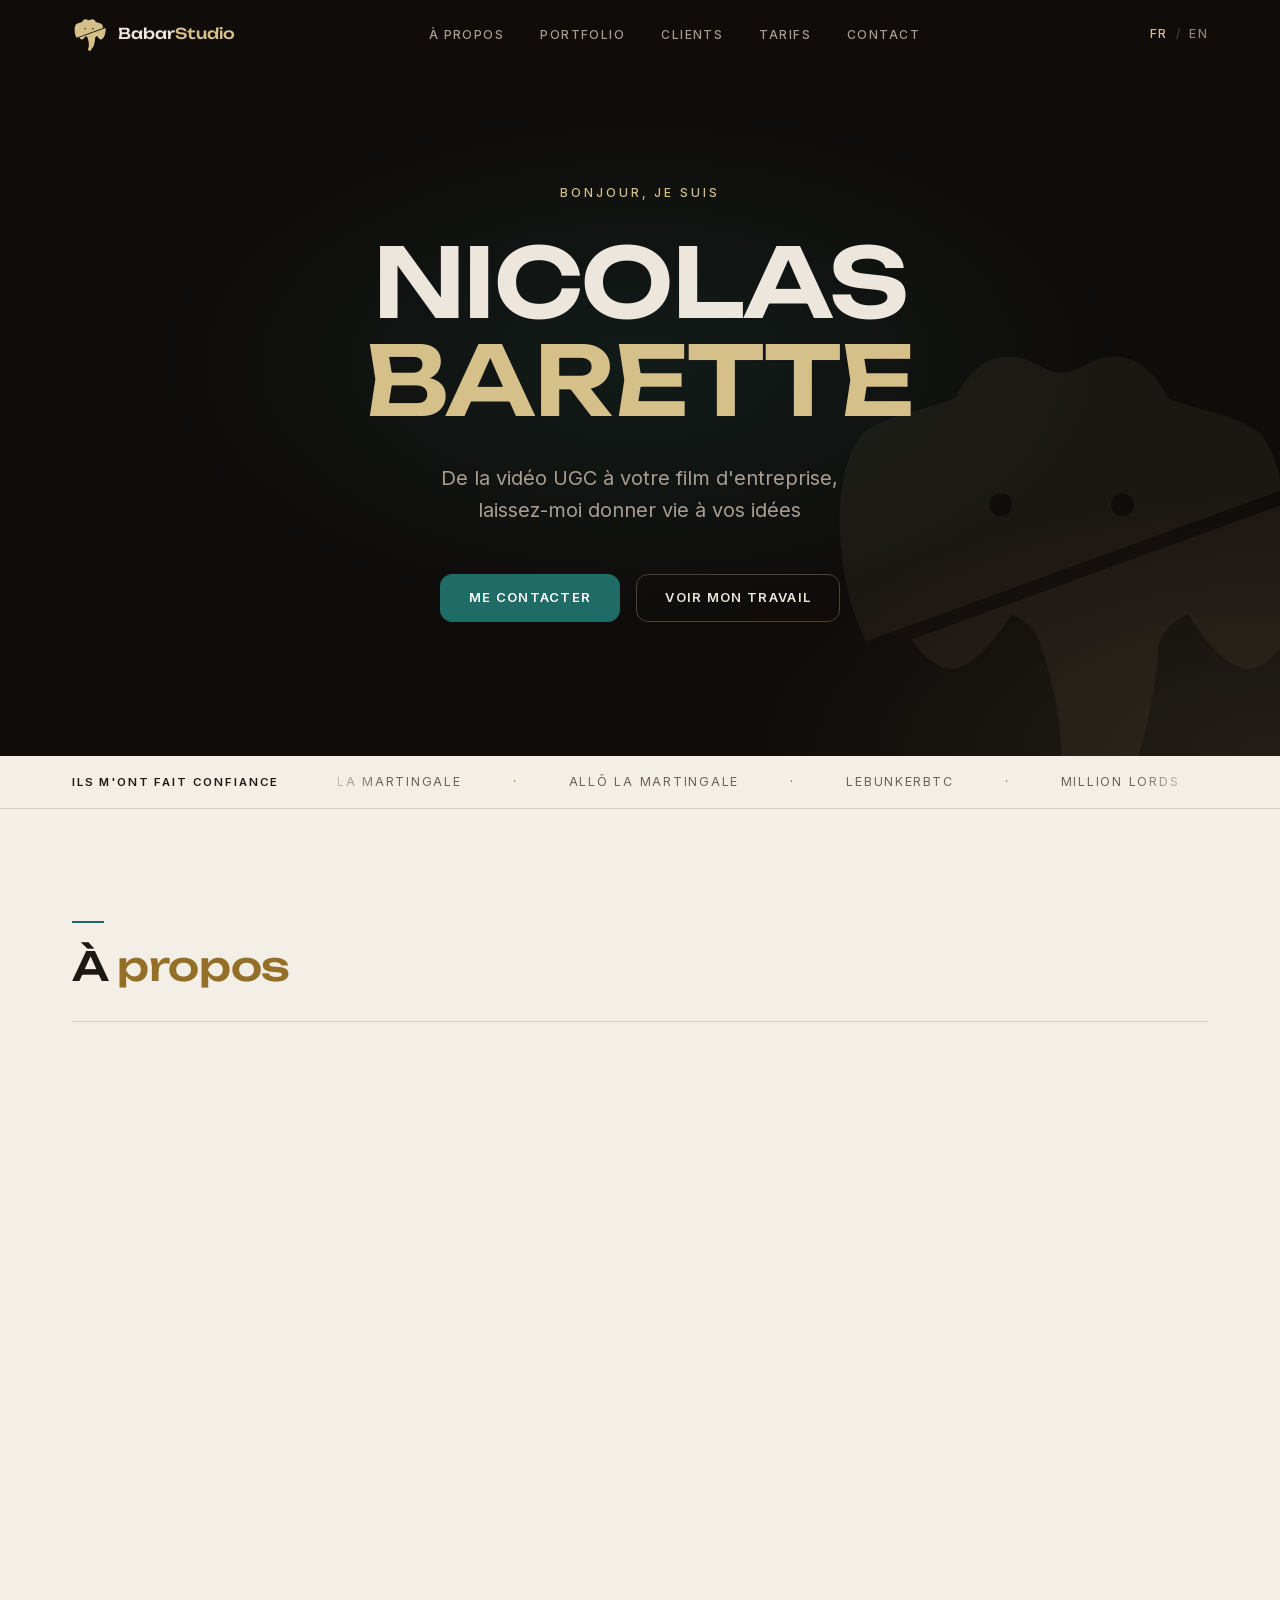
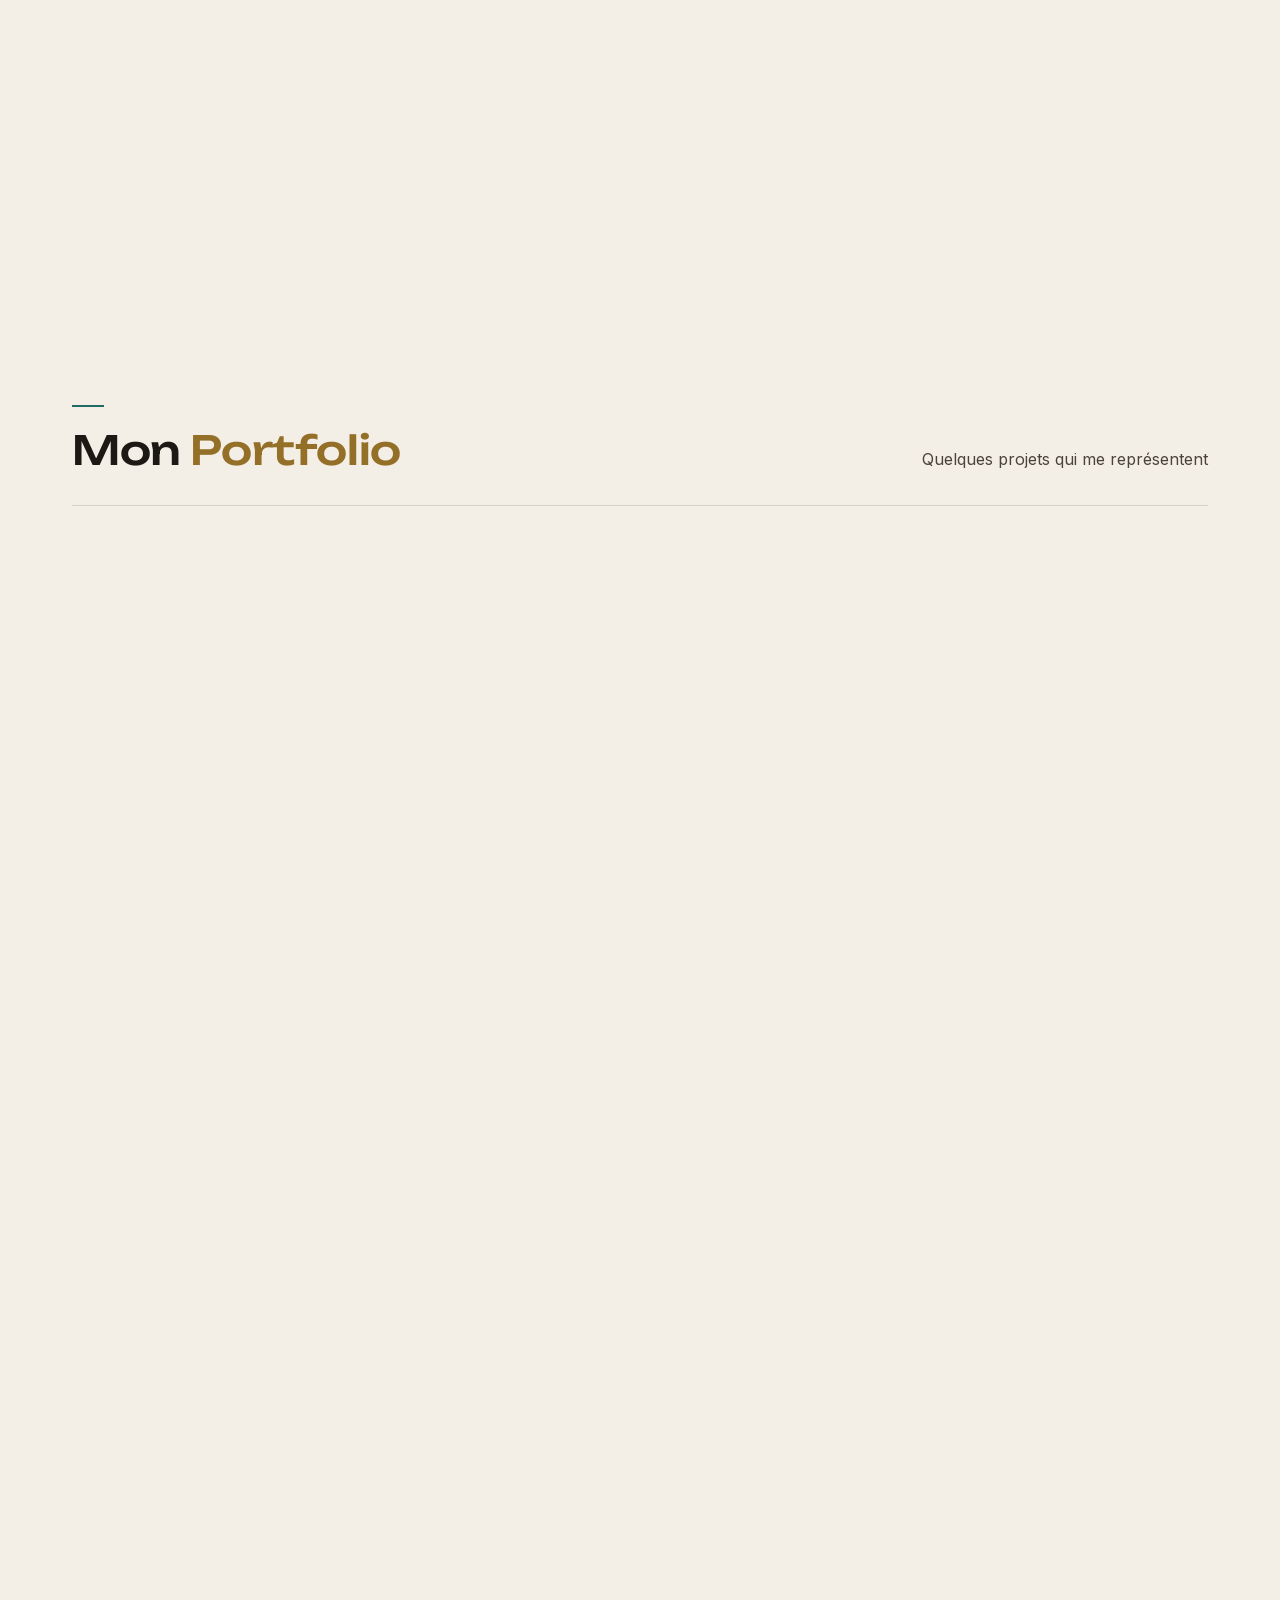
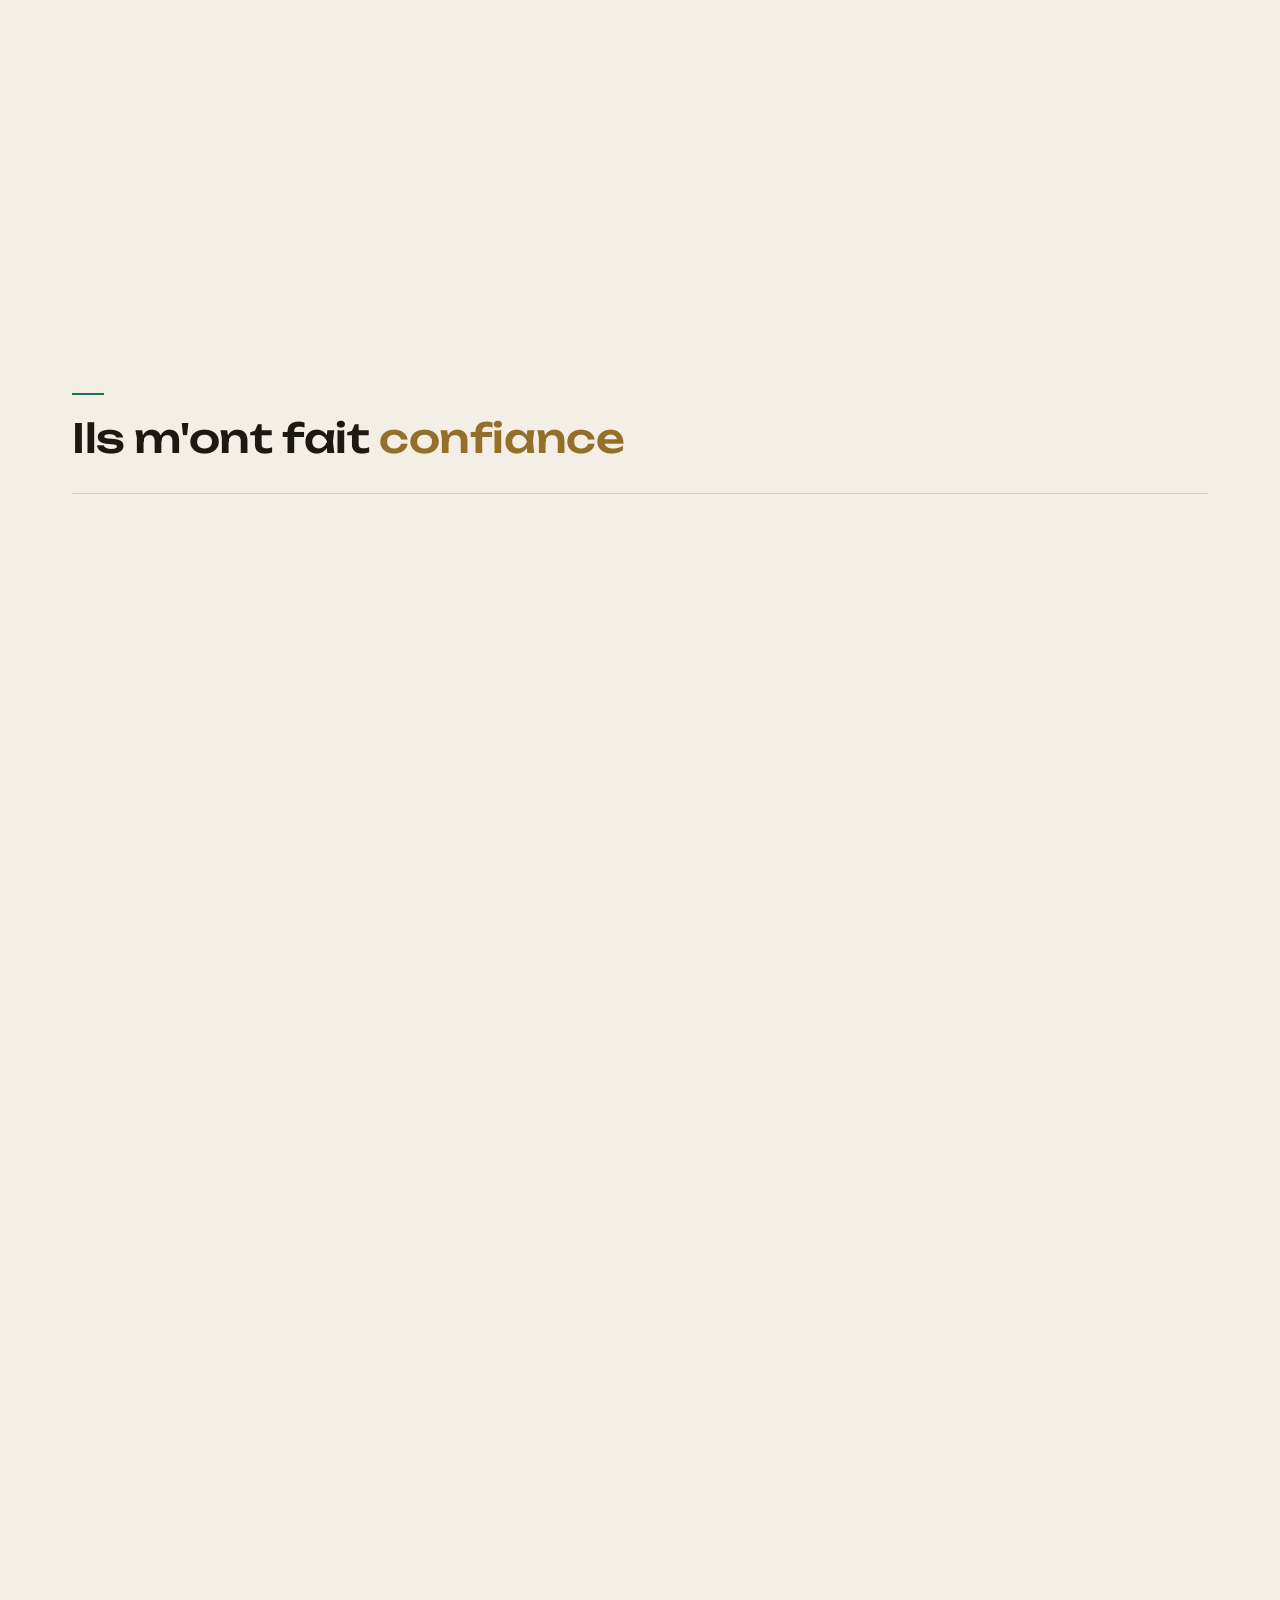
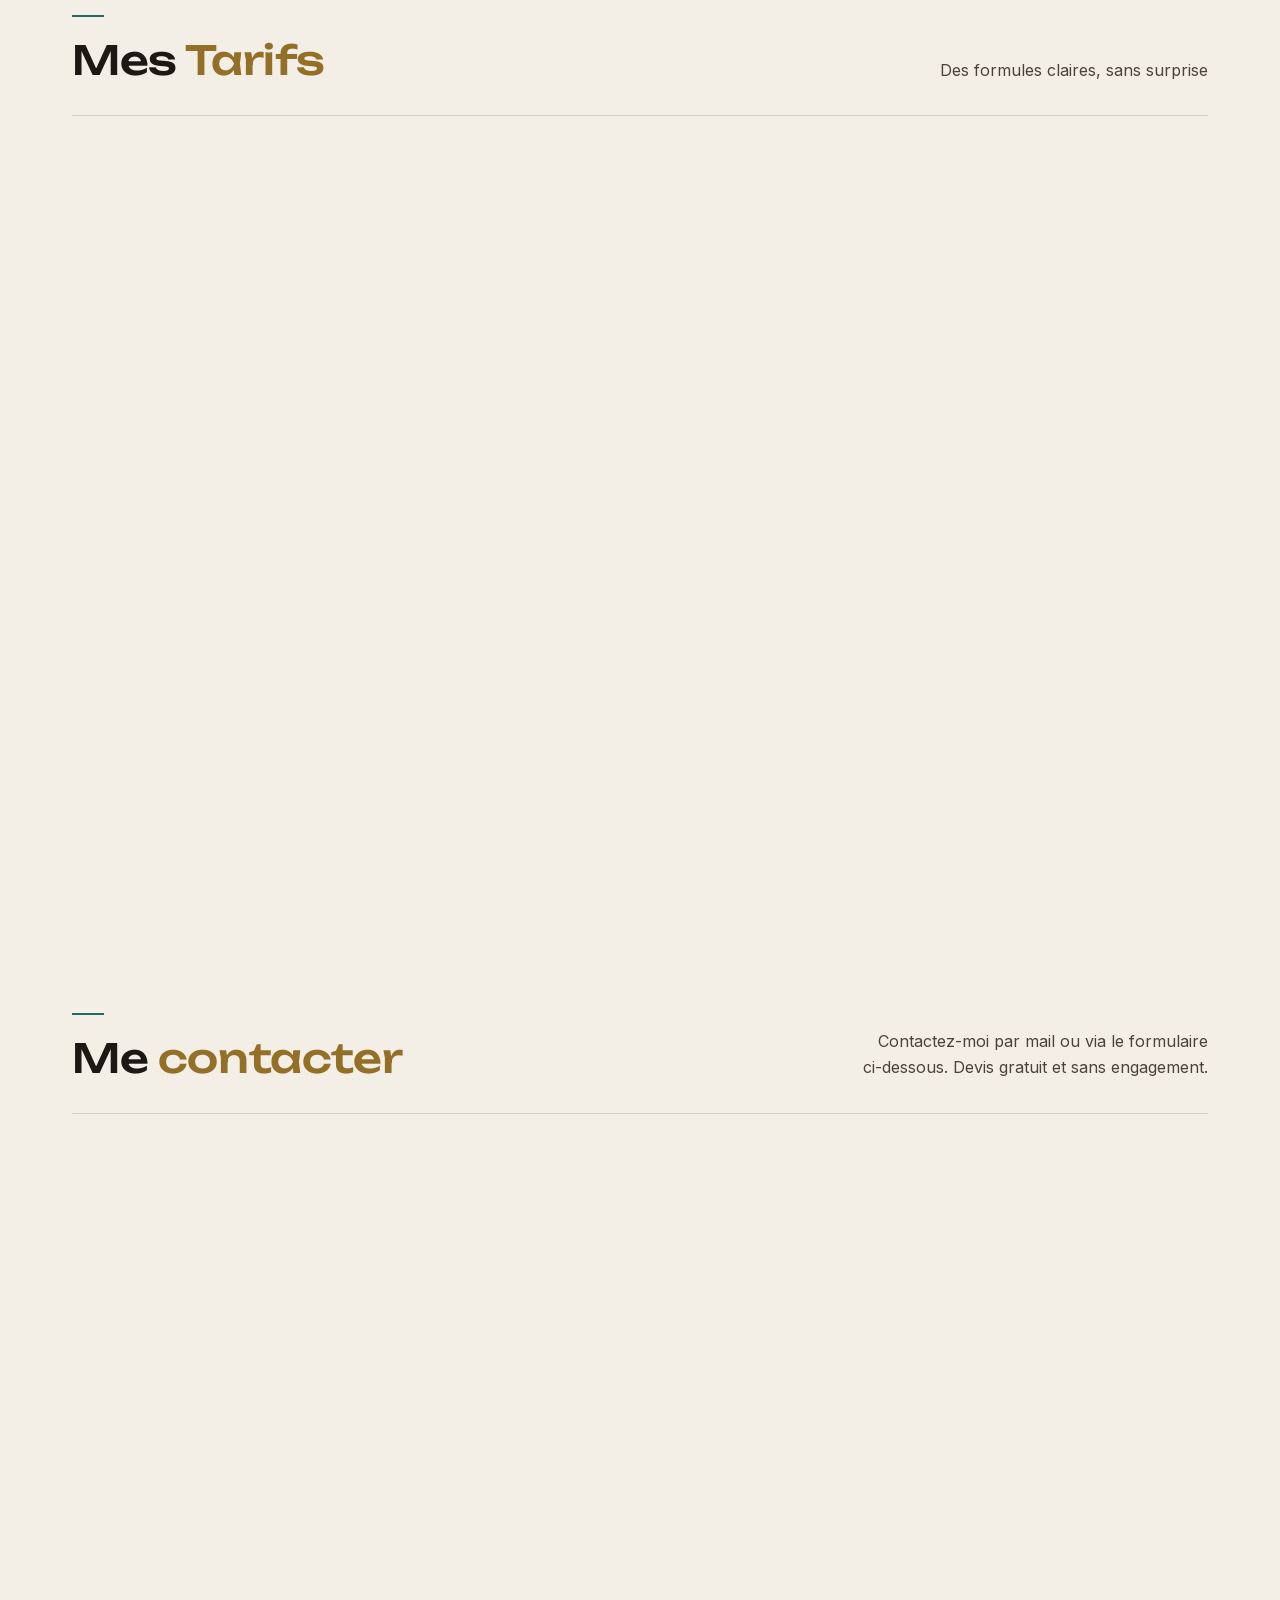
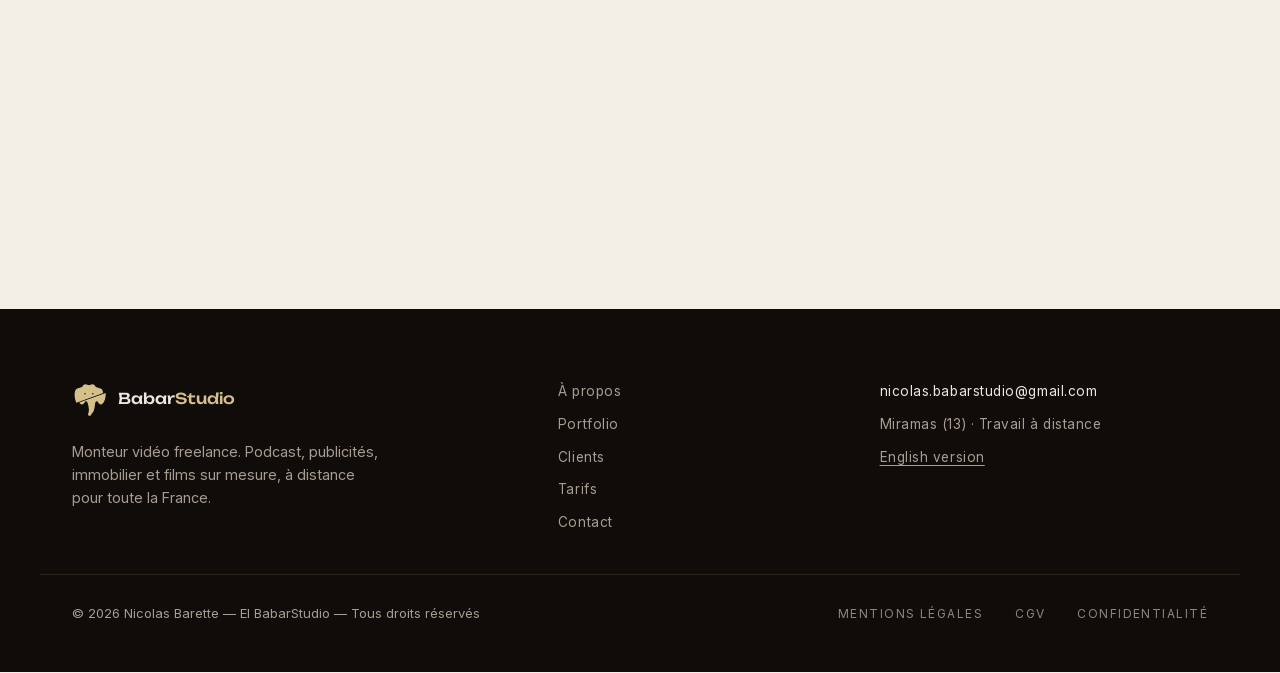
==== index.html @ a6dc34dd "Richer footer on the landing pages: brand, site map, contact, legal links Co-Authored-By: Claude Fab" ====
<!DOCTYPE html>
<html lang="fr">
<head>
  <meta charset="UTF-8">
  <meta http-equiv="Content-Security-Policy" content="default-src 'self'; base-uri 'none'; object-src 'none'; script-src 'self'; style-src 'self'; font-src 'self'; img-src 'self' https://img.youtube.com https://intra.vkstudio.fr; frame-src https://www.youtube-nocookie.com; connect-src https://formspree.io; form-action https://formspree.io; upgrade-insecure-requests">
  <meta name="referrer" content="strict-origin-when-cross-origin">
  <meta name="viewport" content="width=device-width, initial-scale=1.0">

  <title>BabarStudio | Monteur vidéo — UGC, YouTube &amp; film d'entreprise</title>
  <meta name="description" content="Nicolas Barette, monteur vidéo à Miramas (13). De la vidéo UGC au film d'entreprise : montage, motion design, étalonnage et tournage. Devis rapide et sans surprise.">
  <link rel="canonical" href="https://babarstudio.fr/">
  <link rel="alternate" hreflang="fr" href="https://babarstudio.fr/">
  <link rel="alternate" hreflang="en" href="https://babarstudio.fr/en/">
  <link rel="alternate" hreflang="x-default" href="https://babarstudio.fr/">
  <meta name="theme-color" content="#0f0c0a">

  <link rel="icon" href="favicon.png" type="image/png">
  <link rel="apple-touch-icon" href="apple-touch-icon.png">

  <!-- Aperçu lors du partage du lien (WhatsApp, LinkedIn, Instagram...) -->
  <meta property="og:type" content="website">
  <meta property="og:site_name" content="BabarStudio">
  <meta property="og:locale" content="fr_FR">
  <meta property="og:locale:alternate" content="en_GB">
  <meta property="og:url" content="https://babarstudio.fr/">
  <meta property="og:title" content="BabarStudio | Monteur vidéo — UGC, YouTube &amp; film d'entreprise">
  <meta property="og:description" content="Nicolas Barette, monteur vidéo à Miramas (13). De la vidéo UGC au film d'entreprise, laissez-moi donner vie à vos idées.">
  <meta property="og:image" content="https://babarstudio.fr/og-image.jpg?v=4">
  <meta property="og:image:width" content="1200">
  <meta property="og:image:height" content="630">
  <meta property="og:image:alt" content="BabarStudio — Nicolas Barette, monteur vidéo">
  <meta name="twitter:card" content="summary_large_image">
  <meta name="twitter:title" content="BabarStudio | Monteur vidéo — UGC, YouTube &amp; film d'entreprise">
  <meta name="twitter:description" content="Nicolas Barette, monteur vidéo à Miramas (13). De la vidéo UGC au film d'entreprise, laissez-moi donner vie à vos idées.">
  <meta name="twitter:image" content="https://babarstudio.fr/og-image.jpg?v=4">
  <meta name="twitter:image:alt" content="BabarStudio — Nicolas Barette, monteur vidéo">

  <link rel="preload" href="fonts/inter.woff2" as="font" type="font/woff2" crossorigin>
  <link rel="preload" href="fonts/unbounded.woff2" as="font" type="font/woff2" crossorigin>
  <link rel="stylesheet" href="style.css">

  <script type="application/ld+json">
  [
    {
      "@context": "https://schema.org",
      "@type": "ProfessionalService",
      "@id": "https://babarstudio.fr/#business",
      "name": "BabarStudio",
      "description": "Montage vidéo, motion design, étalonnage et tournage : vidéo UGC, contenus YouTube et films d'entreprise.",
      "url": "https://babarstudio.fr/",
      "logo": "https://babarstudio.fr/Logo.png",
      "image": "https://babarstudio.fr/og-image.jpg?v=4",
      "email": "nicolas.babarstudio@gmail.com",
      "priceRange": "€€",
      "founder": { "@type": "Person", "name": "Nicolas Barette", "jobTitle": "Monteur vidéo" },
      "address": { "@type": "PostalAddress", "addressLocality": "Miramas", "postalCode": "13140", "addressCountry": "FR" },
      "areaServed": ["France", "Worldwide"],
      "knowsLanguage": ["fr", "en"]
    },
    {
      "@context": "https://schema.org",
      "@type": "WebSite",
      "@id": "https://babarstudio.fr/#website",
      "name": "BabarStudio",
      "url": "https://babarstudio.fr/",
      "inLanguage": ["fr", "en"],
      "publisher": { "@id": "https://babarstudio.fr/#business" }
    }
  ]
  </script>
</head>
<body>

  <!-- Icônes filaires (trait 1.5) : définies une fois, référencées par <use> -->
  <svg class="icon-sprite" aria-hidden="true" focusable="false">
    <symbol id="i-clapper" viewBox="0 0 24 24"><path d="M20.2 6 3 11l-.9-2.4c-.3-1.1.3-2.2 1.3-2.5l13.5-4c1.1-.3 2.2.3 2.5 1.3Z"/><path d="m6.2 5.3 3.1 3.9"/><path d="m12.4 3.4 3.1 4"/><path d="M3 11h18v8a2 2 0 0 1-2 2H5a2 2 0 0 1-2-2Z"/></symbol>
    <symbol id="i-palette" viewBox="0 0 24 24"><circle cx="13.5" cy="6.5" r=".6" fill="currentColor"/><circle cx="17.5" cy="10.5" r=".6" fill="currentColor"/><circle cx="8.5" cy="7.5" r=".6" fill="currentColor"/><circle cx="6.5" cy="12.5" r=".6" fill="currentColor"/><path d="M12 2C6.5 2 2 6.5 2 12s4.5 10 10 10c.9 0 1.6-.7 1.6-1.7 0-.4-.2-.8-.4-1.1-.3-.3-.4-.7-.4-1.1a1.6 1.6 0 0 1 1.7-1.7h2c3 0 5.5-2.5 5.5-5.6C22 6 17.5 2 12 2Z"/></symbol>
    <symbol id="i-sparkles" viewBox="0 0 24 24"><path d="M9.9 15.5a2 2 0 0 0-1.4-1.4L2.4 12.5a.5.5 0 0 1 0-1L8.5 9.9a2 2 0 0 0 1.4-1.4l1.6-6.1a.5.5 0 0 1 1 0l1.6 6.1a2 2 0 0 0 1.4 1.4l6.1 1.6a.5.5 0 0 1 0 1l-6.1 1.6a2 2 0 0 0-1.4 1.4l-1.6 6.1a.5.5 0 0 1-1 0Z"/><path d="M20 3v4"/><path d="M22 5h-4"/></symbol>
    <symbol id="i-sound" viewBox="0 0 24 24"><path d="M11 4.7a.7.7 0 0 0-1.2-.5L6.4 7.6A1.4 1.4 0 0 1 5.4 8H3a1 1 0 0 0-1 1v6a1 1 0 0 0 1 1h2.4a1.4 1.4 0 0 1 1 .4l3.4 3.4a.7.7 0 0 0 1.2-.5Z"/><path d="M16 9a5 5 0 0 1 0 6"/><path d="M19.4 18.4a9 9 0 0 0 0-12.8"/></symbol>
    <symbol id="i-video" viewBox="0 0 24 24"><path d="m16 13 5.2 3.5a.5.5 0 0 0 .8-.4V7.9a.5.5 0 0 0-.8-.4L16 10.5"/><rect x="2" y="6" width="14" height="12" rx="2"/></symbol>
    <symbol id="i-sliders" viewBox="0 0 24 24"><path d="M21 4h-7M10 4H3M21 12h-9M8 12H3M21 20h-5M12 20H3"/><path d="M14 2v4M8 10v4M16 18v4"/></symbol>
    <symbol id="i-camera" viewBox="0 0 24 24"><path d="M14.5 4h-5L7 7H4a2 2 0 0 0-2 2v9a2 2 0 0 0 2 2h16a2 2 0 0 0 2-2V9a2 2 0 0 0-2-2h-3l-2.5-3Z"/><circle cx="12" cy="13" r="3"/></symbol>
    <symbol id="i-mic" viewBox="0 0 24 24"><path d="M12 2a3 3 0 0 0-3 3v7a3 3 0 0 0 6 0V5a3 3 0 0 0-3-3Z"/><path d="M19 10v2a7 7 0 0 1-14 0v-2"/><path d="M12 19v3"/></symbol>
    <symbol id="i-light" viewBox="0 0 24 24"><path d="M15 14c.2-1 .7-1.7 1.5-2.5 1-.9 1.5-2.2 1.5-3.5A6 6 0 0 0 6 8c0 1 .2 2.2 1.5 3.5.7.7 1.3 1.5 1.5 2.5"/><path d="M9 18h6"/><path d="M10 22h4"/></symbol>
    <symbol id="i-tripod" viewBox="0 0 24 24"><rect x="8" y="3" width="8" height="5" rx="1"/><path d="M12 8v5"/><path d="m12 13-5.5 8"/><path d="m12 13 5.5 8"/><path d="M12 13v8"/></symbol>
    <symbol id="i-screen" viewBox="0 0 24 24"><rect x="3" y="4" width="18" height="12" rx="1.5"/><path d="M8 20h8"/><path d="M12 16v4"/></symbol>
    <symbol id="i-drone" viewBox="0 0 24 24"><circle cx="5" cy="5" r="2.5"/><circle cx="19" cy="5" r="2.5"/><circle cx="5" cy="19" r="2.5"/><circle cx="19" cy="19" r="2.5"/><rect x="9" y="9" width="6" height="6" rx="1.5"/><path d="m7 7 2 2M17 7l-2 2M7 17l2-2M17 17l-2-2"/></symbol>
    <symbol id="i-goggles" viewBox="0 0 24 24"><path d="M3 9a2 2 0 0 1 2-2h14a2 2 0 0 1 2 2v6a2 2 0 0 1-2 2h-3.5l-1.6-2h-3.8l-1.6 2H5a2 2 0 0 1-2-2Z"/><path d="M2 11h1M21 11h1"/></symbol>
    <symbol id="i-mail" viewBox="0 0 24 24"><rect x="2" y="4" width="20" height="16" rx="2"/><path d="m22 7-9 5.7a1.9 1.9 0 0 1-2 0L2 7"/></symbol>
    <symbol id="i-pin" viewBox="0 0 24 24"><path d="M20 10c0 5-5.5 10.2-7.4 11.8a1 1 0 0 1-1.2 0C9.5 20.2 4 15 4 10a8 8 0 0 1 16 0Z"/><circle cx="12" cy="10" r="3"/></symbol>
    <symbol id="i-close" viewBox="0 0 24 24"><path d="M18 6 6 18M6 6l12 12"/></symbol>
  </svg>

  <div class="page-bg" aria-hidden="true"></div>

  <!-- ===== NAVIGATION ===== -->
  <nav id="navbar" aria-label="Navigation principale">
    <div class="nav-container">
      <a href="#hero" class="nav-logo" aria-label="BabarStudio, haut de page">
        <img src="logo.svg" alt="BabarStudio" class="nav-logo-img" width="64" height="64">
        <span class="nav-logo-text"><span class="logo-babar">Babar</span><span class="logo-studio">Studio</span></span>
      </a>
      <button class="nav-toggle" aria-label="Ouvrir le menu" aria-expanded="false" aria-controls="navLinks" data-label-open="Ouvrir le menu" data-label-close="Fermer le menu">
        <span></span><span></span><span></span>
      </button>
      <ul class="nav-links" id="navLinks">
        <li><a href="#about">À propos</a></li>
        <li><a href="#portfolio">Portfolio</a></li>
        <li><a href="#clients">Clients</a></li>
        <li><a href="#tarifs">Tarifs</a></li>
        <li><a href="#contact">Contact</a></li>
      </ul>
      <div class="lang-switch">
        <a href="./" hreflang="fr" class="active" aria-current="true">FR</a>
        <span aria-hidden="true">/</span>
        <a href="en/" hreflang="en">EN</a>
      </div>
    </div>
  </nav>

  <main>

  <!-- ===== HERO ===== -->
  <section id="hero">
    <div class="hero-content">
      <p class="hero-greeting">Bonjour, je suis</p>
      <h1 class="hero-title">Nicolas<br><span class="neon-text">Barette</span></h1>
      <p class="hero-subtitle">De la vidéo UGC à votre film d'entreprise, laissez-moi donner vie à vos idées</p>
      <div class="hero-btns">
        <a href="#contact" class="btn btn-primary">Me contacter</a>
        <a href="#portfolio" class="btn btn-outline">Voir mon travail</a>
      </div>
    </div>
  </section>

  <!-- Bandeau clients : défilement continu en CSS (deux copies de la liste pour une boucle sans saut) -->
  <section class="hero-band" aria-label="Ils m'ont fait confiance">
    <div class="hero-band-inner">
      <span class="hero-band-label">Ils m'ont fait confiance</span>
      <div class="hero-band-track">
        <ul class="hero-band-list"><li>La Martingale</li><li>Allô La Martingale</li><li>LeBunkerBTC</li><li>Million Lords</li><li>Skill &amp; You</li><li>FR6 Productions</li><li>Dream of Farm</li><li>McChloe</li><li>Nuclever</li><li>EziClic</li><li>Daisuki</li><li>SG4F</li><li>Aya Media</li><li>Cupidonic</li><li>OceaneUGC</li></ul>
        <ul class="hero-band-list" aria-hidden="true"><li>La Martingale</li><li>Allô La Martingale</li><li>LeBunkerBTC</li><li>Million Lords</li><li>Skill &amp; You</li><li>FR6 Productions</li><li>Dream of Farm</li><li>McChloe</li><li>Nuclever</li><li>EziClic</li><li>Daisuki</li><li>SG4F</li><li>Aya Media</li><li>Cupidonic</li><li>OceaneUGC</li></ul>
      </div>
    </div>
  </section>

  <!-- ===== À PROPOS ===== -->
  <section id="about">
    <div class="container">
      <div class="section-head">
        <h2 class="section-title">À <span class="neon-text">propos</span></h2>
      </div>
      <div class="about-grid reveal">
        <div class="about-photo">
          <picture>
            <source type="image/webp" srcset="nicolas-barette-400.webp 400w, nicolas-barette-800.webp 800w" sizes="(max-width: 700px) 220px, (max-width: 960px) 260px, 280px">
            <img src="nicolas-barette.jpg" alt="Portrait de Nicolas Barette, monteur vidéo" class="about-img" width="800" height="1067" loading="lazy" decoding="async">
          </picture>
        </div>
        <div class="about-text">
          <p>Ancien sous-officier technicien radar dans l'Armée de l'air et de l'espace, j'ai passé 6 ans à maintenir des systèmes d'armes de défense anti-aérienne. En 2025, j'ai choisi de tout plaquer pour me lancer dans ce qui me tenait à cœur : le montage vidéo.</p>
          <p>La rigueur et le sens du détail que j'ai forgés dans l'armée, je les mets aujourd'hui au service de vos projets. Publicités, contenus YouTube, vidéos d'entreprise ou UGC : je m'investis à fond dans chaque projet, du premier cut au rendu final.</p>
          <p>L'UGC est aussi un domaine qui me plaît et me correspond : j'aime être devant la caméra et parler avec sincérité. J'ai déjà pu travailler avec une dizaine de marques sur des publicités UGC pour leurs réseaux sociaux.</p>
          <div class="about-tags">
            <span class="tag">Court-Métrage</span>
            <span class="tag">Motion Design</span>
            <span class="tag">YouTube</span>
            <span class="tag">Publicité</span>
            <span class="tag">Color Grading</span>
            <span class="tag">UGC</span>
          </div>
        </div>
        <div class="about-skills">
          <h3>Outils &amp; Compétences</h3>
          <div class="skills-grid">
            <div class="skill-chip"><svg class="ic" aria-hidden="true" focusable="false"><use href="#i-clapper"/></svg> DaVinci Resolve</div>
            <div class="skill-chip"><svg class="ic" aria-hidden="true" focusable="false"><use href="#i-palette"/></svg> Color Grading</div>
            <div class="skill-chip"><svg class="ic" aria-hidden="true" focusable="false"><use href="#i-sparkles"/></svg> Motion Design</div>
            <div class="skill-chip"><svg class="ic" aria-hidden="true" focusable="false"><use href="#i-sound"/></svg> Sound Design</div>
            <div class="skill-chip"><svg class="ic" aria-hidden="true" focusable="false"><use href="#i-video"/></svg> Montage Vidéo</div>
            <div class="skill-chip"><svg class="ic" aria-hidden="true" focusable="false"><use href="#i-sliders"/></svg> Étalonnage</div>
          </div>

          <h3 class="gear-title">Matériel de tournage</h3>
          <div class="gear-grid">
            <span class="gear-chip"><svg class="ic" aria-hidden="true" focusable="false"><use href="#i-camera"/></svg> Lumix S5 II</span>
            <span class="gear-chip"><svg class="ic" aria-hidden="true" focusable="false"><use href="#i-mic"/></svg> Micros cravate</span>
            <span class="gear-chip"><svg class="ic" aria-hidden="true" focusable="false"><use href="#i-light"/></svg> 2 spots LED</span>
            <span class="gear-chip"><svg class="ic" aria-hidden="true" focusable="false"><use href="#i-tripod"/></svg> Trépied</span>
            <span class="gear-chip"><svg class="ic" aria-hidden="true" focusable="false"><use href="#i-screen"/></svg> Fond vert</span>
            <span class="gear-chip"><svg class="ic" aria-hidden="true" focusable="false"><use href="#i-drone"/></svg> Drone stabilisé</span>
            <span class="gear-chip"><svg class="ic" aria-hidden="true" focusable="false"><use href="#i-goggles"/></svg> Drone FPV</span>
          </div>
        </div>
      </div>
    </div>
  </section>

  <!-- ===== PORTFOLIO ===== -->
  <!-- Une rubrique = un cadre. Dans chaque rubrique, les vignettes d'une même ligne
       ont toutes la même hauteur, quel que soit le format (16:9 ou 9:16).
       Pour ajouter une vidéo : copier une carte ; garder la classe « vertical-card »
       pour un format vertical (le lecteur passe alors en 9:16). Les pastilles sont
       reprises entre parenthèses dans l'aria-label : c'est le seul endroit où un
       lecteur d'écran les entend. -->
  <section id="portfolio">
    <div class="container">
      <div class="section-head">
        <h2 class="section-title">Mon <span class="neon-text">Portfolio</span></h2>
        <p class="section-subtitle">Quelques projets qui me représentent</p>
      </div>
      <div class="pf-cats">

        <div class="pf-cat reveal" id="pf-podcast">
          <div class="pf-cat-head">
            <span class="pf-cat-num" aria-hidden="true">01</span>
            <h3 class="pf-cat-title">Podcast</h3>
            <p class="pf-cat-lead">Montage d'épisodes, trailers et extraits verticaux pour les réseaux.</p>
          </div>
          <div class="pf-row">
            <div class="video-card" data-video-id="S9YwZk9GxUA" role="button" tabindex="0" aria-label="Lire la vidéo : LeBunkerBTC, épisode complet (Podcast, Épisode)">
              <div class="video-thumb">
                <img class="video-thumb-img" src="https://img.youtube.com/vi/S9YwZk9GxUA/hqdefault.jpg" alt="" width="480" height="360" loading="lazy" decoding="async">
                <div class="thumb-overlay">
                  <span class="play-btn" aria-hidden="true">
                    <svg viewBox="0 0 24 24"><polygon points="5,3 19,12 5,21"/></svg>
                  </span>
                </div>
              </div>
              <div class="video-info">
                <p class="video-tags"><span class="chip">Podcast</span><span class="chip">Épisode</span></p>
                <h4>LeBunkerBTC : épisode complet</h4>
                <p>Montage complet d'un épisode de l'émission : multicam, coupes, sous-titres et habillage.</p>
              </div>
            </div>
          </div>
          <div class="pf-row">

            <div class="video-card vertical-card" data-video-id="95V0pEUtV80" role="button" tabindex="0" aria-label="Lire la vidéo : La Martingale (Podcast, Finance)">
              <div class="video-thumb">
                <img class="video-thumb-img" src="https://img.youtube.com/vi/95V0pEUtV80/hqdefault.jpg" alt="" width="480" height="360" loading="lazy" decoding="async">
                <div class="thumb-overlay">
                  <span class="play-btn" aria-hidden="true">
                    <svg viewBox="0 0 24 24"><polygon points="5,3 19,12 5,21"/></svg>
                  </span>
                </div>
              </div>
              <div class="video-info">
                <p class="video-tags"><span class="chip">Podcast</span><span class="chip">Finance</span></p>
                <h4>La Martingale</h4>
                <p>Extrait vertical d'un épisode du podcast finance, dynamisé et sous-titré pour les réseaux.</p>
              </div>
            </div>

            <div class="video-card vertical-card" data-video-id="3FsBFDKY69Y" role="button" tabindex="0" aria-label="Lire la vidéo : Allô La Martingale (Podcast, Direct)">
              <div class="video-thumb">
                <img class="video-thumb-img" src="https://img.youtube.com/vi/3FsBFDKY69Y/hqdefault.jpg" alt="" width="480" height="360" loading="lazy" decoding="async">
                <div class="thumb-overlay">
                  <span class="play-btn" aria-hidden="true">
                    <svg viewBox="0 0 24 24"><polygon points="5,3 19,12 5,21"/></svg>
                  </span>
                </div>
              </div>
              <div class="video-info">
                <p class="video-tags"><span class="chip">Podcast</span><span class="chip">Direct</span></p>
                <h4>Allô La Martingale</h4>
                <p>Extrait vertical de l'émission finance en direct, dynamisé et sous-titré pour les réseaux.</p>
              </div>
            </div>

            <div class="video-card vertical-card" data-video-id="v4FMoiIoyGo" role="button" tabindex="0" aria-label="Lire la vidéo : LeBunkerBTC (Trailer, Podcast)">
              <div class="video-thumb">
                <img class="video-thumb-img" src="https://img.youtube.com/vi/v4FMoiIoyGo/hqdefault.jpg" alt="" width="480" height="360" loading="lazy" decoding="async">
                <div class="thumb-overlay">
                  <span class="play-btn" aria-hidden="true">
                    <svg viewBox="0 0 24 24"><polygon points="5,3 19,12 5,21"/></svg>
                  </span>
                </div>
              </div>
              <div class="video-info">
                <p class="video-tags"><span class="chip">Trailer</span><span class="chip">Podcast</span></p>
                <h4>LeBunkerBTC</h4>
                <p>Trailer vertical de l'émission : b-rolls, effets de zoom et sous-titres personnalisés.</p>
              </div>
            </div>

          </div>
        </div>

        <div class="pf-cat reveal" id="pf-immobilier">
          <div class="pf-cat-head">
            <span class="pf-cat-num" aria-hidden="true">02</span>
            <h3 class="pf-cat-title">Immobilier</h3>
            <p class="pf-cat-lead">Interviews et vidéos de présentation pour mettre en valeur un bien ou une location.</p>
          </div>
          <div class="pf-row">

            <div class="video-card" data-video-id="2Q8TiTRGKOY" role="button" tabindex="0" aria-label="Lire la vidéo : Dream of Farm (Interview, Location saisonnière)">
              <div class="video-thumb">
                <img class="video-thumb-img" src="https://img.youtube.com/vi/2Q8TiTRGKOY/hqdefault.jpg" alt="" width="480" height="360" loading="lazy" decoding="async">
                <div class="thumb-overlay">
                  <span class="play-btn" aria-hidden="true">
                    <svg viewBox="0 0 24 24"><polygon points="5,3 19,12 5,21"/></svg>
                  </span>
                </div>
              </div>
              <div class="video-info">
                <p class="video-tags"><span class="chip">Interview</span><span class="chip">Location saisonnière</span></p>
                <h4>Dream of Farm</h4>
                <p>Location saisonnière à la ferme, vie au grand air et produits bio et locaux.</p>
              </div>
            </div>

            <div class="video-card vertical-card" data-video-id="GKtKZHxiiGo" role="button" tabindex="0" aria-label="Lire la vidéo : Maison Edit (Présentation, Short)">
              <div class="video-thumb">
                <img class="video-thumb-img" src="https://img.youtube.com/vi/GKtKZHxiiGo/hqdefault.jpg" alt="" width="480" height="360" loading="lazy" decoding="async">
                <div class="thumb-overlay">
                  <span class="play-btn" aria-hidden="true">
                    <svg viewBox="0 0 24 24"><polygon points="5,3 19,12 5,21"/></svg>
                  </span>
                </div>
              </div>
              <div class="video-info">
                <p class="video-tags"><span class="chip">Présentation</span><span class="chip">Short</span></p>
                <h4>Maison Edit</h4>
                <p>Vidéo verticale clé en main pour une villa de luxe, du script au rendu final.</p>
              </div>
            </div>

          </div>
        </div>

        <div class="pf-cat reveal" id="pf-pub">
          <div class="pf-cat-head">
            <span class="pf-cat-num" aria-hidden="true">03</span>
            <h3 class="pf-cat-title">Publicités et réseaux sociaux</h3>
            <p class="pf-cat-lead">Pubs, UGC et trailers pensés pour capter l'attention dès les premières secondes.</p>
          </div>
          <div class="pf-row">

            <div class="video-card vertical-card" data-video-id="T-bBaKqZy_k" role="button" tabindex="0" aria-label="Lire la vidéo : Boutique de Costumes (Publicité, Mode)">
              <div class="video-thumb">
                <img class="video-thumb-img" src="https://img.youtube.com/vi/T-bBaKqZy_k/hqdefault.jpg" alt="" width="480" height="360" loading="lazy" decoding="async">
                <div class="thumb-overlay">
                  <span class="play-btn" aria-hidden="true">
                    <svg viewBox="0 0 24 24"><polygon points="5,3 19,12 5,21"/></svg>
                  </span>
                </div>
              </div>
              <div class="video-info">
                <p class="video-tags"><span class="chip">Publicité</span><span class="chip">Mode</span></p>
                <h4>Boutique de Costumes</h4>
                <p>Montage d'une vidéo promotionnelle pour une boutique de costumes.</p>
              </div>
            </div>

            <div class="video-card vertical-card" data-video-id="kZ1iMu0Qw80" role="button" tabindex="0" aria-label="Lire la vidéo : Million Lords (UGC, Jeu mobile)">
              <div class="video-thumb">
                <img class="video-thumb-img" src="https://img.youtube.com/vi/kZ1iMu0Qw80/hqdefault.jpg" alt="" width="480" height="360" loading="lazy" decoding="async">
                <div class="thumb-overlay">
                  <span class="play-btn" aria-hidden="true">
                    <svg viewBox="0 0 24 24"><polygon points="5,3 19,12 5,21"/></svg>
                  </span>
                </div>
              </div>
              <div class="video-info">
                <p class="video-tags"><span class="chip">UGC</span><span class="chip">Jeu mobile</span></p>
                <h4>Million Lords</h4>
                <p>Création UGC clé en main : concept, tournage et montage.</p>
              </div>
            </div>

            <div class="video-card vertical-card" data-video-id="RJbp2p8yiyE" role="button" tabindex="0" aria-label="Lire la vidéo : Skill &amp; You (UGC, Formation)">
              <div class="video-thumb">
                <img class="video-thumb-img" src="https://img.youtube.com/vi/RJbp2p8yiyE/hqdefault.jpg" alt="" width="480" height="360" loading="lazy" decoding="async">
                <div class="thumb-overlay">
                  <span class="play-btn" aria-hidden="true">
                    <svg viewBox="0 0 24 24"><polygon points="5,3 19,12 5,21"/></svg>
                  </span>
                </div>
              </div>
              <div class="video-info">
                <p class="video-tags"><span class="chip">UGC</span><span class="chip">Formation</span></p>
                <h4>Skill &amp; You</h4>
                <p>Publicité UGC pour un CAP mécanique moto à distance : concept, tournage et montage.</p>
              </div>
            </div>

            <div class="video-card" data-video-id="qSYP_4bzUGI" role="button" tabindex="0" aria-label="Lire la vidéo : LeBunkerBTC, trailer (Trailer, YouTube)">
              <div class="video-thumb">
                <img class="video-thumb-img" src="https://img.youtube.com/vi/qSYP_4bzUGI/hqdefault.jpg" alt="" width="480" height="360" loading="lazy" decoding="async">
                <div class="thumb-overlay">
                  <span class="play-btn" aria-hidden="true">
                    <svg viewBox="0 0 24 24"><polygon points="5,3 19,12 5,21"/></svg>
                  </span>
                </div>
              </div>
              <div class="video-info">
                <p class="video-tags"><span class="chip">Trailer</span><span class="chip">YouTube</span></p>
                <h4>LeBunkerBTC : Trailer</h4>
                <p>Trailer de lancement de la chaîne YouTube crypto &amp; blockchain LeBunkerBTC.</p>
              </div>
            </div>

          </div>
        </div>

        <div class="pf-cat reveal" id="pf-creations">
          <div class="pf-cat-head">
            <span class="pf-cat-num" aria-hidden="true">04</span>
            <h3 class="pf-cat-title">Créations</h3>
            <p class="pf-cat-lead">Films et montages cinématiques, tournés et montés de A à Z.</p>
          </div>
          <div class="pf-row">

            <div class="video-card" data-video-id="X0KjoYI2nD8" role="button" tabindex="0" aria-label="Lire la vidéo : Harley-Davidson Dyna Fat Bob 2017 (Film moto, Tournage + montage)">
              <div class="video-thumb">
                <img class="video-thumb-img" src="https://img.youtube.com/vi/X0KjoYI2nD8/hqdefault.jpg" alt="" width="480" height="360" loading="lazy" decoding="async">
                <div class="thumb-overlay">
                  <span class="play-btn" aria-hidden="true">
                    <svg viewBox="0 0 24 24"><polygon points="5,3 19,12 5,21"/></svg>
                  </span>
                </div>
              </div>
              <div class="video-info">
                <p class="video-tags"><span class="chip">Film moto</span><span class="chip">Tournage + montage</span></p>
                <h4>Harley-Davidson Dyna Fat Bob 2017</h4>
                <p>Présentation cinématique d'une Harley-Davidson Dyna Fat Bob 2017, tournée et montée de A à Z.</p>
              </div>
            </div>

            <div class="video-card" data-video-id="kVLXleCpIW0" role="button" tabindex="0" aria-label="Lire la vidéo : Bulgarie Edit (Vlog, Voyage)">
              <div class="video-thumb">
                <img class="video-thumb-img" src="https://img.youtube.com/vi/kVLXleCpIW0/hqdefault.jpg" alt="" width="480" height="360" loading="lazy" decoding="async">
                <div class="thumb-overlay">
                  <span class="play-btn" aria-hidden="true">
                    <svg viewBox="0 0 24 24"><polygon points="5,3 19,12 5,21"/></svg>
                  </span>
                </div>
              </div>
              <div class="video-info">
                <p class="video-tags"><span class="chip">Vlog</span><span class="chip">Voyage</span></p>
                <h4>Bulgarie Edit</h4>
                <p>Montage cinématique de vacances en Bulgarie, paysages et moments forts.</p>
              </div>
            </div>

          </div>
        </div>

      </div>
      <p class="portfolio-cta reveal">Un projet dans ce style ? <a href="#contact" class="btn btn-outline">Parlons-en</a></p>
    </div>
  </section>

  <!-- ===== ILS M'ONT FAIT CONFIANCE ===== -->
  <section id="clients">
    <div class="container">
      <div class="section-head">
        <h2 class="section-title">Ils m'ont fait <span class="neon-text">confiance</span></h2>
      </div>
      <!-- Avis client en vidéo, hébergé sur le site (aucune requête vers YouTube) -->
      <figure class="testimonial reveal">
        <div class="video-card vertical-card testimonial-card" data-video-src="videos/temoignage-lebunkerbtc.mp4" role="button" tabindex="0" aria-label="Lire l'avis client en vidéo : Gégé, LeBunkerBTC">
          <div class="video-thumb">
            <img class="video-thumb-img" src="videos/temoignage-lebunkerbtc.jpg" alt="" width="540" height="960" loading="lazy" decoding="async">
            <div class="thumb-overlay">
              <span class="play-btn" aria-hidden="true">
                <svg viewBox="0 0 24 24"><polygon points="5,3 19,12 5,21"/></svg>
              </span>
            </div>
          </div>
        </div>
        <figcaption class="testimonial-body">
          <span class="chip testimonial-chip">Avis client</span>
          <strong class="testimonial-name">Gégé</strong>
          <p class="testimonial-type">Chaîne YouTube LeBunkerBTC — crypto &amp; Bitcoin</p>
          <p class="testimonial-note">Son retour en vidéo sur notre collaboration (22&nbsp;s).</p>
        </figcaption>
      </figure>
      <div class="clients-grid reveal">
        <div class="client-card"><p class="client-name">Dream of Farm</p><p class="client-type">Location saisonnière</p></div>
        <div class="client-card"><p class="client-name">LeBunkerBTC</p><p class="client-type">Crypto &amp; Bitcoin</p></div>
        <div class="client-card"><p class="client-name">Million Lords</p><p class="client-type">Jeu mobile</p></div>
        <div class="client-card"><p class="client-name">McChloe</p><p class="client-type">Influenceuse moto</p></div>
        <div class="client-card"><p class="client-name">Nuclever</p><p class="client-type">Compléments alimentaires</p></div>
        <div class="client-card"><p class="client-name">EziClic</p><p class="client-type">Sacs à dos vintage</p></div>
        <div class="client-card"><p class="client-name">Daisuki</p><p class="client-type">Nouilles instantanées</p></div>
        <div class="client-card"><p class="client-name">SG4F</p><p class="client-type">Association Stargate</p></div>
        <div class="client-card"><p class="client-name">Aya Media</p><p class="client-type">Production audiovisuelle</p></div>
        <div class="client-card"><p class="client-name">Skill &amp; You</p><p class="client-type">Formation en ligne</p></div>
        <div class="client-card"><p class="client-name">Cupidonic</p><p class="client-type">Marque de parfums</p></div>
        <div class="client-card"><p class="client-name">OceaneUGC</p><p class="client-type">Créatrice UGC</p></div>
        <div class="client-card"><p class="client-name">La Martingale</p><p class="client-type">Podcast finance</p></div>
        <div class="client-card"><p class="client-name">Allô La Martingale</p><p class="client-type">Émission finance en direct</p></div>
        <div class="client-card"><p class="client-name">FR6 Productions</p><p class="client-type">Agence vidéo</p></div>
      </div>
    </div>
  </section>

  <!-- ===== TARIFS ===== -->
  <section id="tarifs">
    <div class="container">
      <div class="section-head">
        <h2 class="section-title">Mes <span class="neon-text">Tarifs</span></h2>
        <p class="section-subtitle">Des formules claires, sans surprise</p>
      </div>
      <div class="tarifs-cards reveal">

        <div class="tarif-big-card">
          <div class="tarif-card-header">
            <h3 class="tarif-card-title">Formats <span class="neon-text">Verticaux</span></h3>
            <p class="tarif-card-subtitle">Reels · TikTok · Shorts</p>
          </div>
          <div class="tarif-card-body">
            <div class="tarif-line">
              <div class="tarif-line-info"><span class="tarif-line-name">Simple · 1 min</span><span class="tarif-line-desc">Cuts, b-rolls, sous-titres personnalisés</span></div>
              <span class="tarif-line-price">125&nbsp;€</span>
            </div>
            <div class="tarif-pack-row"><span>Pack 10 vidéos</span><span class="pack-price">1&nbsp;000&nbsp;€</span></div>
            <div class="tarif-line">
              <div class="tarif-line-info"><span class="tarif-line-name">Motion design · 1 min</span><span class="tarif-line-desc">Animations sur mesure, titres animés, effets visuels</span></div>
              <span class="tarif-line-price">dès 500&nbsp;€</span>
            </div>
          </div>
        </div>

        <div class="tarif-big-card">
          <div class="tarif-card-header">
            <h3 class="tarif-card-title">Formats <span class="neon-text">Horizontaux</span></h3>
            <p class="tarif-card-subtitle">Podcast · Entreprise · Publicité</p>
          </div>
          <div class="tarif-card-body">
            <div class="tarif-line">
              <div class="tarif-line-info"><span class="tarif-line-name">Podcast · 1 h</span><span class="tarif-line-desc">Montage d'un épisode d'une heure</span></div>
              <span class="tarif-line-price">250&nbsp;€</span>
            </div>
            <div class="tarif-line">
              <div class="tarif-line-info"><span class="tarif-line-name">Trailer podcast</span><span class="tarif-line-desc">Choix des passages, dynamisation, b-rolls, effets de zoom, sous-titres personnalisés</span></div>
              <span class="tarif-line-price">125&nbsp;€</span>
            </div>
            <div class="tarif-line">
              <div class="tarif-line-info"><span class="tarif-line-name">Vidéo entreprise / pub</span><span class="tarif-line-desc">2 à 5 minutes</span></div>
              <a href="#contact" class="tarif-line-price tarif-devis">Sur devis</a>
            </div>
            <div class="tarif-line">
              <div class="tarif-line-info"><span class="tarif-line-name">Autres formats</span><span class="tarif-line-desc">Selon votre projet</span></div>
              <a href="#contact" class="tarif-line-price tarif-devis">Sur devis</a>
            </div>
          </div>
        </div>

        <div class="tarif-big-card">
          <div class="tarif-card-header">
            <h3 class="tarif-card-title"><span class="neon-text">UGC</span></h3>
            <p class="tarif-card-subtitle">Script · Tournage · Montage</p>
          </div>
          <div class="tarif-card-body">
            <div class="tarif-line">
              <div class="tarif-line-info"><span class="tarif-line-name">Vidéo · 1 min</span><span class="tarif-line-desc">Script + tournage + montage, avec moi à l'image</span></div>
              <span class="tarif-line-price">350&nbsp;€</span>
            </div>
            <div class="tarif-ugc-note">
              <p>Contenu clé en main, adapté à votre audience et à vos codes de marque.</p>
              <p class="tarif-ugc-contact">Vous avez déjà vos rushes ? Le montage seul est au tarif des <a href="#tarifs">formats verticaux</a>.</p>
              <p class="tarif-ugc-contact">Format plus long ou série de vidéos : <a href="#contact">demandez un devis</a>.</p>
            </div>
          </div>
        </div>

      </div>
      <p class="tarif-note reveal">Pour un devis personnalisé, contactez-moi directement via le <a href="#contact">formulaire en bas de page</a>.</p>
    </div>
  </section>

  <!-- ===== CONTACT ===== -->
  <section id="contact">
    <div class="container">
      <div class="section-head">
        <h2 class="section-title">Me <span class="neon-text">contacter</span></h2>
        <p class="section-subtitle">Contactez-moi par mail ou via le formulaire <span class="nobr">ci-dessous</span>. Devis gratuit et sans engagement.</p>
      </div>
      <div class="contact-grid reveal">
        <div class="contact-info">
          <div class="contact-item">
            <div class="contact-icon" aria-hidden="true"><svg class="ic" aria-hidden="true" focusable="false"><use href="#i-mail"/></svg></div>
            <div><h3>Email</h3><p><a href="mailto:nicolas.babarstudio@gmail.com">nicolas.babarstudio@gmail.com</a></p></div>
          </div>
          <div class="contact-item">
            <div class="contact-icon" aria-hidden="true"><svg class="ic" aria-hidden="true" focusable="false"><use href="#i-pin"/></svg></div>
            <div><h3>Localisation</h3><p>Miramas (13)</p></div>
          </div>
          <div class="contact-steps">
            <h3>Comment ça se passe</h3>
            <ol>
              <li>Vous me décrivez votre projet via le formulaire ou par mail.</li>
              <li>On échange sur vos besoins, par téléphone ou par mail.</li>
              <li>Vous recevez un devis gratuit et sans engagement.</li>
            </ol>
            <p class="contact-steps-note">Deux séries de retouches sont incluses dans chaque prestation.</p>
          </div>
        </div>
        <form class="contact-form" id="contactForm" action="https://formspree.io/f/xpqnleaw" method="POST" data-sending="Envoi en cours…">
          <div class="form-group">
            <label for="name">Nom</label>
            <input type="text" id="name" name="name" placeholder="Votre nom" autocomplete="name" required>
          </div>
          <div class="form-group">
            <label for="email">Email</label>
            <input type="email" id="email" name="email" placeholder="votre@email.com" autocomplete="email" required>
          </div>
          <div class="form-group">
            <label for="secteur">Secteur d'activité <span class="form-optional">(facultatif)</span></label>
            <input type="text" id="secteur" name="secteur" placeholder="Ex : e-commerce, YouTube, immobilier...">
          </div>
          <div class="form-group">
            <label for="message">Message</label>
            <textarea id="message" name="message" rows="5" placeholder="Décrivez votre projet..." required></textarea>
          </div>
          <div class="hp" aria-hidden="true">
            <label for="_gotcha">Ne pas remplir</label>
            <input type="text" id="_gotcha" name="_gotcha" tabindex="-1" autocomplete="off">
          </div>
          <p class="form-privacy">Vos informations servent à répondre à votre demande et à établir un devis. Si vous devenez client, je pourrai vous informer de prestations analogues ; vous pouvez vous y opposer à tout moment par simple email. Elles transitent par Formspree (États-Unis). <a href="confidentialite.html">En savoir plus</a></p>
          <button type="submit" class="btn btn-primary">Envoyer le message</button>
          <p id="formStatus" class="form-status" role="status"></p>
          <template id="formOk"><span class="form-ok">Merci, votre message est bien arrivé !</span> Je vous réponds au plus vite à l'adresse indiquée (pensez à vérifier vos spams).</template>
          <template id="formErr"><span class="form-err">L'envoi a échoué.</span> Votre message est toujours dans le formulaire : réessayez, ou écrivez-moi directement à <a href="mailto:nicolas.babarstudio@gmail.com">nicolas.babarstudio@gmail.com</a>.</template>
        </form>
      </div>
    </div>
  </section>

  </main>

  <!-- ===== BOUTON CONTACT FLOTTANT ===== -->
  <a href="#contact" class="sticky-cta">
    <svg class="sticky-cta-icon" viewBox="0 0 24 24" aria-hidden="true" focusable="false"><rect x="3" y="5" width="18" height="14" rx="2" fill="none" stroke="currentColor" stroke-width="2"/><path d="m3.5 7 8.5 6 8.5-6" fill="none" stroke="currentColor" stroke-width="2" stroke-linejoin="round"/></svg>
    <span>Contactez-moi<span class="sticky-cta-extra"> · devis gratuit</span></span>
  </a>

  <!-- ===== FOOTER ===== -->
  <footer class="site-footer">
    <div class="container footer-grid">
      <div class="footer-brand">
        <a href="#hero" class="footer-logo" aria-label="BabarStudio, haut de page">
          <img src="logo.svg" alt="" width="64" height="64">
          <span class="nav-logo-text"><span class="logo-babar">Babar</span><span class="logo-studio">Studio</span></span>
        </a>
        <p class="footer-tagline">Monteur vidéo freelance. Podcast, publicités, immobilier et films sur mesure, à distance pour toute la France.</p>
      </div>
      <nav class="footer-nav" aria-label="Plan du site">
        <a href="#about">À propos</a>
        <a href="#portfolio">Portfolio</a>
        <a href="#clients">Clients</a>
        <a href="#tarifs">Tarifs</a>
        <a href="#contact">Contact</a>
      </nav>
      <div class="footer-contact">
        <a href="mailto:nicolas.babarstudio@gmail.com">nicolas.babarstudio@gmail.com</a>
        <span>Miramas (13) · Travail à distance</span>
        <a href="en/" hreflang="en" class="footer-lang">English version</a>
      </div>
    </div>
    <div class="container footer-bottom">
      <p>&copy; 2026 Nicolas Barette — EI BabarStudio — Tous droits réservés</p>
      <nav class="footer-links" aria-label="Informations légales">
        <a href="mentions-legales.html">Mentions légales</a>
        <a href="cgv.html">CGV</a>
        <a href="confidentialite.html">Confidentialité</a>
      </nav>
    </div>
  </footer>

  <!-- ===== VIDEO MODAL ===== -->
  <div id="videoModal" class="modal" role="dialog" aria-modal="true" aria-label="Lecteur vidéo" aria-hidden="true">
    <div class="modal-content">
      <button class="modal-close" id="modalClose" aria-label="Fermer la vidéo"><svg class="ic" aria-hidden="true" focusable="false"><use href="#i-close"/></svg></button>
      <div class="modal-iframe-wrapper">
        <iframe id="modalIframe" src="" allow="autoplay; encrypted-media" allowfullscreen referrerpolicy="strict-origin-when-cross-origin" title="Lecteur vidéo YouTube"></iframe>
        <!-- Lecteur natif pour les vidéos hébergées sur le site (avis client) -->
        <video id="modalVideo" controls playsinline preload="none" hidden></video>
      </div>
    </div>
  </div>

  <!-- Mesure d'audience : image invisible chargée depuis le serveur de VK Studio, qui compte
       les visites pour le compte de BabarStudio (voir la politique de confidentialité, rubrique 6) -->
  <img src="https://intra.vkstudio.fr/api/portfolio/track?t=f965989f3eee4421881e27929b60ce0c" alt="" width="1" height="1" class="track-pixel" aria-hidden="true">

  <script src="script.js" defer></script>
</body>
</html>
---- style.css ----
/* ============================================================
   POLICES AUTO-HÉBERGÉES
   Sous-ensembles variables : aucune requête vers Google,
   aucune adresse IP de visiteur transmise à un tiers.
   - Inter      : texte courant (100-900)
   - Unbounded  : titres (500-700), géométrique large, remplace Orbitron
============================================================ */
@font-face {
  font-family: 'Inter';
  font-style: normal;
  font-weight: 100 900;
  font-display: swap;
  src: url('fonts/inter.woff2') format('woff2');
}

@font-face {
  font-family: 'Unbounded';
  font-style: normal;
  font-weight: 500 700;
  font-display: swap;
  src: url('fonts/unbounded.woff2') format('woff2');
}

/* ============================================================
   VARIABLES & RESET
   Rythme vertical : multiples de 4 / 8 px (0.25rem / 0.5rem)

   « Ivoire + blocs sombres » : la page est ivoire, et certains blocs
   (navigation, hero, cartes vidéo, avis client, tarifs, lecteur, pied de
   page) sont sombres. Un bloc est entièrement clair ou entièrement sombre.
   Les composants n'utilisent que les jetons ci-dessous ; les blocs sombres
   redéfinissent les mêmes jetons (voir « CONTEXTE SOMBRE »), si bien qu'un
   même composant garde ses proportions et change seulement de palette.
============================================================ */
:root {
  /* --- Page ivoire (thème par défaut) --- */
  --bg:           #f4efe6;  /* ivoire chaud, jamais blanc pur */
  --bg-2:         #ede6d9;  /* fond d'attente des vignettes */
  --surface:      #fbf8f2;  /* cartes claires : clients, champs, encadrés */
  --surface-2:    #ede6d9;  /* survol des cartes claires */
  --text:         #1c1814;  /* encre : titres, 15.4:1 */
  --text-2:       #4a433c;  /* paragraphes, 8.5:1 */
  --text-3:       #6b635a;  /* mentions secondaires, 5.1:1 */
  /* Or sur ivoire : un bronze saturé (teinte 39°), et non un champagne assombri
     qui virerait au kaki ; même famille de teinte que le champagne des blocs sombres */
  --gold:         #7f5b1a;  /* bronze foncé : petit texte doré (12-15 px), 5.4:1 */
  --gold-soft:    #946f28;  /* bronze : mot accentué des titres, icônes, filets, 4.0:1 */
  --gold-12:      rgba(148, 111, 40, 0.12);
  --gold-20:      rgba(148, 111, 40, 0.20);
  --gold-32:      rgba(148, 111, 40, 0.36);
  --line:         rgba(28, 24, 20, 0.14);   /* le seul filet sur ivoire */
  --line-strong:  rgba(28, 24, 20, 0.32);
  --chip-bg:      transparent;              /* pastille : filet seul, comme sur fond sombre */
  --chip-line:    rgba(28, 24, 20, 0.26);   /* filet de pastille : 14 % serait trop pâle fermé */
  --chip-text:    var(--text);
  --red:          #1f6b66;  /* accent pétrole : bouton principal, lecture et bouton flottant uniquement */
  --red-hover:    #257f79;
  --red-text:     #1b5f5a;  /* petit texte accent (erreur) : 6.1:1 sur ivoire */
  --radius:       12px;     /* un seul rayon pour tout le site */
  --shadow:       0 16px 40px rgba(28, 24, 20, 0.18);
  --font-display: 'Unbounded', 'Inter', sans-serif;
  --font-body:    'Inter', system-ui, sans-serif;
  --ease:         cubic-bezier(0.22, 1, 0.36, 1);

  /* anciens noms conservés : les pages légales et la version anglaise les utilisent */
  --radius-s:   var(--radius);
  --radius-l:   var(--radius);
  --neon:       var(--red);
  --neon-text:  var(--red-text);
  --cyan:       var(--gold);
  --card:       var(--surface);
  --border:     var(--line);
  --text-dim:   var(--text-2);
}

/* ------------------------------------------------------------
   CONTEXTE SOMBRE : les blocs qui reprennent la maquette sombre.
   Mêmes jetons, valeurs sombres ; la couleur du texte est posée
   explicitement car elle ne se recalcule pas toute seule.
------------------------------------------------------------ */
#navbar,
#hero,
.video-card,
.testimonial,
.tarif-big-card,
.modal-content,
footer {
  --bg:           #0f0c0a;
  --bg-2:         #0e0b0a;
  --surface:      #120d0b;
  --surface-2:    #171210;
  --text:         #ece6dc;  /* 15.6:1 */
  --text-2:       #a89d90;  /* 7.3:1 */
  --text-3:       #8f8479;  /* 5.3:1 */
  --gold:         #d6c08a;  /* champagne, 10.8:1 */
  --gold-soft:    #d6c08a;
  --gold-12:      rgba(214, 192, 138, 0.12);
  --gold-20:      rgba(214, 192, 138, 0.20);
  --gold-32:      rgba(214, 192, 138, 0.32);
  --line:         rgba(214, 192, 138, 0.14);  /* le seul filet sur fond sombre */
  --line-strong:  rgba(214, 192, 138, 0.30);
  --chip-bg:      transparent;
  --chip-line:    var(--line);
  --chip-text:    var(--text-2);
  --red-text:     #6fd3c9;  /* 9.6:1 sur sombre */
  color: var(--text);
}

*, *::before, *::after { box-sizing: border-box; margin: 0; padding: 0; }
html { scroll-behavior: smooth; -webkit-text-size-adjust: 100%; }

/* Un élément atteint au clavier ne doit jamais finir caché sous la barre de
   navigation fixe (en haut) ni sous le bouton de contact flottant (en bas) */
:is(a, button, input, textarea, select, [tabindex]) {
  scroll-margin-top: 7.5rem;
  scroll-margin-bottom: 5.5rem;
}

body {
  font-family: var(--font-body);
  background: var(--bg);
  color: var(--text);
  overflow-x: hidden;
  line-height: 1.6;
  font-size: 1rem;
  -webkit-font-smoothing: antialiased;
}

a { text-decoration: none; color: inherit; }
img, svg { display: block; }

/* ============================================================
   UTILITIES
============================================================ */
.container {
  max-width: 1200px;
  margin: 0 auto;
  padding: 0 2rem;
}

/* Mot accentué des titres : champagne, sans halo (grand texte : 3:1 suffit) */
.neon-text { color: var(--gold-soft); }

.section-head {
  display: grid;
  grid-template-columns: 1fr;
  gap: 1rem;
  padding-bottom: 2rem;
  margin-bottom: 4rem;
  border-bottom: 1px solid var(--line);
}

.section-title {
  font-family: var(--font-display);
  font-size: clamp(1.75rem, 3.4vw, 2.5rem);
  font-weight: 500;
  line-height: 1.15;
  letter-spacing: -0.01em;
  overflow-wrap: break-word;
}
/* Le seul accent pétrole de chaque section : un court trait au-dessus du titre */
.section-title::before {
  content: '';
  display: block;
  width: 2rem;
  height: 2px;
  background: var(--red);
  margin-bottom: 1.25rem;
}

.section-subtitle {
  color: var(--text-2);
  font-size: 1rem;
  line-height: 1.6;
  max-width: 44ch;
}

/* Lignes équilibrées : pas d'orpheline ; un mot composé ne se coupe jamais
   sur son trait d'union (« ci-dessous ») */
.section-subtitle, .pf-cat-lead, .tarif-note { text-wrap: balance; }
.nobr { white-space: nowrap; }

@media (min-width: 760px) {
  .section-head {
    grid-template-columns: minmax(0, 1fr) minmax(0, 26rem);
    column-gap: 4rem;
    align-items: end;
  }
  .section-subtitle { text-align: right; justify-self: end; }
}

/* Texte réservé aux lecteurs d'écran */
.sr-only {
  position: absolute;
  width: 1px;
  height: 1px;
  padding: 0;
  overflow: hidden;
  clip: rect(0 0 0 0);
  white-space: nowrap;
  border: 0;
}

/* Sprite d'icônes SVG : hors écran, référencé par <use> */
.icon-sprite {
  position: absolute;
  width: 0;
  height: 0;
  overflow: hidden;
}

/* Icône filaire (trait fin) héritant de la couleur du texte */
.ic {
  width: 1.125rem;
  height: 1.125rem;
  flex-shrink: 0;
  fill: none;
  stroke: currentColor;
  stroke-width: 1.5;
  stroke-linecap: round;
  stroke-linejoin: round;
}

/* Champ piège anti-robots : hors de l'écran, jamais vu ni atteint par un humain */
/* Pixel de mesure d'audience : hors de la mise en page, invisible */
.track-pixel {
  position: absolute;
  width: 1px;
  height: 1px;
  opacity: 0;
  pointer-events: none;
}

.hp {
  position: absolute;
  left: -9999px;
  width: 1px;
  height: 1px;
  overflow: hidden;
}

/* Navigation au clavier bien visible */
:focus-visible {
  outline: 2px solid var(--gold-soft);
  outline-offset: 3px;
}
/* Carte sombre posée sur la page ivoire : l'anneau se dessine sur l'ivoire,
   donc en encre (le champagne du contexte sombre n'y serait pas visible) */
.pf-row > .video-card:focus-visible { outline-color: #1c1814; }

/* ============================================================
   BUTTONS
============================================================ */
.btn {
  display: inline-flex;
  align-items: center;
  justify-content: center;
  min-height: 3rem;
  padding: 0.75rem 1.75rem;
  border-radius: var(--radius);
  font-family: inherit;
  font-weight: 600;
  font-size: 0.8125rem;
  letter-spacing: 0.1em;
  text-transform: uppercase;
  line-height: 1.2;
  cursor: pointer;
  border: 1px solid transparent;
  transition: background-color 0.25s, border-color 0.25s, color 0.25s, transform 0.25s var(--ease);
}

.btn-primary {
  background: var(--red);
  border-color: var(--red);
  color: #fff;
}
.btn-primary:hover {
  background: var(--red-hover);
  border-color: var(--red-hover);
  transform: translateY(-1px);
}

.btn-outline {
  background: transparent;
  color: var(--text);
  border-color: var(--line-strong);
}
.btn-outline:hover {
  border-color: var(--gold-soft);
  color: var(--gold);
  transform: translateY(-1px);
}

/* ============================================================
   NAVIGATION
============================================================ */
/* Toujours sombre : opaque en haut de page (elle se fond dans le hero, et
   reste lisible sur les pages légales, claires), légèrement translucide
   une fois la page défilée */
#navbar {
  position: fixed;
  top: 0;
  left: 0;
  right: 0;
  z-index: 1000;
  padding: 1rem 0;
  background: var(--bg);
  border-bottom: 1px solid transparent;
  transition: background 0.4s, border-color 0.4s, padding 0.4s;
}

#navbar.scrolled {
  background: rgba(15, 12, 10, 0.92);
  backdrop-filter: blur(16px);
  -webkit-backdrop-filter: blur(16px);
  border-bottom-color: var(--line);
  padding: 0.75rem 0;
}

.nav-container {
  max-width: 1200px;
  margin: 0 auto;
  padding: 0 2rem;
  display: flex;
  align-items: center;
  justify-content: space-between;
  position: relative;
}

.nav-logo { display: flex; align-items: center; gap: 0.625rem; }

.nav-logo-text {
  font-family: var(--font-display);
  font-size: 0.9375rem;
  font-weight: 500;
  letter-spacing: 0;
}
.logo-babar  { color: var(--text); }
.logo-studio { color: var(--gold); }

/* Marque : le symbole (tête d'éléphant) en SVG carré, champagne cuit dans le
   fichier (logo.svg) puisque la barre est toujours sombre ; petit, pour que le
   wordmark reste la marque principale. flex: none pour qu'il ne rétrécisse
   jamais quand la barre se resserre. */
.nav-logo-img {
  height: 36px;
  width: auto;
  flex: none;
  object-fit: contain;
}

.nav-links {
  display: flex;
  list-style: none;
  gap: 2.25rem;
}

.nav-links a {
  font-size: 0.75rem;
  font-weight: 500;
  letter-spacing: 0.12em;
  text-transform: uppercase;
  color: var(--text-2);
  transition: color 0.25s;
  position: relative;
  padding: 0.25rem 0;
}
.nav-links a::after {
  content: '';
  position: absolute;
  bottom: 0;
  left: 0;
  width: 100%;
  height: 1px;
  background: var(--gold);
  transform: scaleX(0);
  transform-origin: left;
  transition: transform 0.3s var(--ease);
}
.nav-links a:hover { color: var(--text); }
.nav-links a:hover::after { transform: scaleX(1); }

/* Sélecteur de langue FR / EN */
.lang-switch {
  display: flex;
  align-items: center;
  gap: 0.5rem;
  font-size: 0.75rem;
  font-weight: 500;
  letter-spacing: 0.12em;
  margin-left: 2.25rem;
}
.lang-switch a {
  color: var(--text-3);
  transition: color 0.25s;
}
.lang-switch a:hover { color: var(--text); }
.lang-switch a.active { color: var(--gold); }
.lang-switch span { color: var(--line-strong); }

.nav-toggle {
  display: none;
  flex-direction: column;
  gap: 5px;
  background: none;
  border: none;
  cursor: pointer;
  padding: 8px;
}
.nav-toggle span {
  width: 22px;
  height: 1.5px;
  background: var(--text);
  display: block;
  transition: all 0.3s;
}

/* ============================================================
   FOND : ivoire uni. Le calque .page-bg reste dans le HTML (toutes les pages
   le portent) mais ne peint plus rien : un voile fixe se verrait comme une
   bande claire au milieu des blocs lors du défilement.
============================================================ */
.page-bg {
  position: fixed;
  inset: 0;
  z-index: 0;
  pointer-events: none;
  background: none;
}

/* ============================================================
   HERO : bloc sombre pleine largeur, même typographie que la maquette sombre.
   Le dégradé pétrole est centré sur le nom, pas sur le bord haut, pour que la
   barre de navigation (opaque, de la même couleur) se fonde dans le bloc.
============================================================ */
#hero {
  min-height: 84vh;
  min-height: 84svh;
  display: flex;
  align-items: center;
  justify-content: center;
  position: relative;
  z-index: 1;
  overflow: hidden;
  text-align: center;
  padding: 8rem 0 5rem;
  background:
    radial-gradient(55% 50% at 50% 48%, rgba(31, 107, 102, 0.16) 0%, rgba(31, 107, 102, 0) 70%),
    radial-gradient(60% 50% at 100% 100%, rgba(214, 192, 138, 0.10) 0%, rgba(214, 192, 138, 0) 70%),
    var(--bg);
}

.hero-content {
  position: relative;
  z-index: 1;
  max-width: 880px;
  padding: 0 2rem;
}

.hero-greeting {
  font-size: 0.75rem;
  font-weight: 500;
  color: var(--gold);
  letter-spacing: 0.24em;
  text-transform: uppercase;
  margin-bottom: 2rem;
}

.hero-title {
  font-family: var(--font-display);
  font-size: clamp(3rem, 8.5vw, 6rem);
  font-weight: 600;
  line-height: 1.02;
  letter-spacing: -0.015em;
  text-transform: uppercase;
  margin-bottom: 2rem;
}

.hero-subtitle {
  font-size: clamp(1.0625rem, 1.6vw, 1.25rem);
  font-weight: 400;
  color: var(--text-2);
  line-height: 1.6;
  max-width: 36ch;
  margin: 0 auto 3rem;
}
.hero-btns {
  display: flex;
  gap: 1rem;
  justify-content: center;
  flex-wrap: wrap;
}

/* ============================================================
   SECTIONS : rythme vertical commun
============================================================ */
#about, #portfolio, #clients, #tarifs, #pricing, #contact {
  padding: 7rem 0;
  position: relative;
  z-index: 1;
}
#about { scroll-margin-top: 1rem; }

/* ============================================================
   ABOUT
============================================================ */
.about-grid {
  display: grid;
  grid-template-columns: 280px minmax(0, 1fr) minmax(0, 1fr);
  gap: 4rem;
  align-items: start;
}

.about-photo { flex-shrink: 0; }
.about-photo picture { display: block; }

/* Photo déjà recadrée en 3:4 à la source : aucun transform nécessaire.
   Un seul dispositif de cadrage (l'ombre) : pas de filet en plus, le fond
   brique de la photo tranche déjà sur l'ivoire */
.about-img {
  display: block;
  width: 100%;
  height: auto;
  aspect-ratio: 3 / 4;
  object-fit: cover;
  border-radius: var(--radius);
  border: 0;
  box-shadow: var(--shadow);
}

.about-text p {
  color: var(--text-2);
  font-size: 1.0625rem;
  line-height: 1.8;
  margin-bottom: 1.5rem;
}
.about-text p:last-of-type { margin-bottom: 0; }

.about-tags {
  display: flex;
  flex-wrap: wrap;
  gap: 0.5rem;
  margin-top: 2rem;
}

/* ------------------------------------------------------------
   Pastilles : une seule taille, une seule forme, une seule construction
   pour tout le site (.tag, .chip, .gear-chip) : un filet, pas de fond.
   Sur ivoire : encre, filet encre à 26 % ; sur bloc sombre : filet doré.
------------------------------------------------------------ */
.tag, .chip, .gear-chip {
  display: inline-flex;
  align-items: center;
  gap: 0.375rem;
  min-height: 1.75rem;
  padding: 0.25rem 0.75rem;
  border: 1px solid var(--chip-line);
  border-radius: 999px;
  background: var(--chip-bg);
  color: var(--chip-text);
  font-size: 0.75rem;
  font-weight: 500;
  line-height: 1.2;
  letter-spacing: 0.04em;
  white-space: nowrap;
}
/* Les pastilles d'À propos restent neutres : l'or est réservé à la première
   pastille d'une carte vidéo et à « Avis client » */
.gear-chip .ic { width: 0.875rem; height: 0.875rem; }

.about-skills h3 {
  font-size: 0.75rem;
  font-weight: 500;
  letter-spacing: 0.14em;
  text-transform: uppercase;
  color: var(--text-3);
  margin-bottom: 1.25rem;
}

/* Compétences : une liste éditoriale sur deux colonnes (filets, pas de boîtes) */
.skills-grid {
  display: grid;
  grid-template-columns: 1fr 1fr;
  gap: 0 2rem;
}

.skill-chip {
  display: flex;
  align-items: center;
  gap: 0.75rem;
  min-height: 2.5rem;
  padding: 0.625rem 0;
  background: none;
  border: 0;
  border-bottom: 1px solid var(--line);
  border-radius: 0;
  font-size: 0.875rem;
  font-weight: 500;
  color: var(--text);
  transition: border-color 0.25s;
  cursor: default;
}
.skill-chip .ic { color: var(--gold-soft); }
.skill-chip:hover {
  background: none;
  border-color: var(--line-strong);
}

/* Matériel de tournage */
.about-skills h3.gear-title { margin-top: 2.5rem; }

.gear-grid {
  display: flex;
  flex-wrap: wrap;
  gap: 0.5rem;
}
.gear-chip { transition: border-color 0.25s; }
.gear-chip:hover { border-color: var(--line-strong); }

/* ============================================================
   PORTFOLIO
============================================================ */
.video-card {
  background: var(--surface);
  border-radius: var(--radius);
  border: 1px solid var(--line);
  overflow: hidden;
  cursor: pointer;
  transition: transform 0.4s var(--ease), border-color 0.3s, box-shadow 0.4s;
}
.video-card:hover,
.video-card:focus-visible {
  border-color: var(--line-strong);
  box-shadow: var(--shadow);
  transform: translateY(-4px);
}

.video-thumb {
  position: relative;
  aspect-ratio: 16 / 9;
  overflow: hidden;
  background: var(--bg-2);
}

.video-thumb-img {
  position: absolute;
  inset: 0;
  width: 100%;
  height: 100%;
  object-fit: cover;
  z-index: 1;
  transition: transform 0.6s var(--ease);
}
.video-card:hover .video-thumb-img { transform: scale(1.03); }

.vertical-card .video-thumb { aspect-ratio: 9 / 16; }

/* Voile léger, seulement dans le bas de la vignette : la vidéo reste lumineuse au repos */
.thumb-overlay {
  position: absolute;
  inset: 0;
  background: linear-gradient(180deg, rgba(11, 9, 8, 0) 45%, rgba(11, 9, 8, 0.35) 100%);
  display: flex;
  align-items: center;
  justify-content: center;
  z-index: 2;
  transition: opacity 0.3s;
}
.video-card:hover .thumb-overlay { opacity: 0.85; }

.play-btn {
  width: 56px;
  height: 56px;
  background: var(--red);
  border: none;
  border-radius: 50%;
  display: flex;
  align-items: center;
  justify-content: center;
  cursor: pointer;
  box-shadow: 0 8px 24px rgba(0, 0, 0, 0.45);
  transition: transform 0.3s var(--ease), background-color 0.25s;
}
.video-card:hover .play-btn { transform: scale(1.06); background: var(--red-hover); }
.play-btn svg {
  width: 20px;
  height: 20px;
  fill: #fff;
  margin-left: 3px;
}

.video-info { padding: 1.25rem 1.5rem 1.5rem; }

.video-info h4 {
  font-size: 1rem;
  font-weight: 600;
  line-height: 1.35;
  margin-bottom: 0.375rem;
  overflow-wrap: break-word;
}

.video-info p {
  font-size: 0.875rem;
  line-height: 1.55;
  color: var(--text-2);
}

/* ------------------------------------------------------------
   Rubriques du portfolio (Podcast, Immobilier, ...)
   Pas de cadre : chaque rubrique est une « entrée » éditoriale posée sur
   l'ivoire, séparée de la précédente par un simple filet, avec son en-tête
   (numéro, titre, accroche) puis une rangée « justifiée » de cartes sombres.
   Les cartes gardent ainsi toute la largeur du conteneur, et les seules
   boîtes de la section sont les vidéos elles-mêmes.
------------------------------------------------------------ */
.pf-cats {
  display: flex;
  flex-direction: column;
  gap: 4rem;
}

.pf-cat {
  padding: 2.5rem 0 0;
  border: 0;
  border-top: 1px solid var(--line);
  border-radius: 0;
  background: transparent;
  scroll-margin-top: 6rem;
}
/* La première rubrique suit déjà le filet de l'en-tête de section */
.pf-cat:first-child {
  border-top: 0;
  padding-top: 0;
}

.pf-cat-head {
  display: grid;
  grid-template-columns: auto 1fr;
  column-gap: 1rem;
  row-gap: 0.375rem;
  align-items: baseline;
  padding-bottom: 0;
  margin-bottom: 1.75rem;
  border-bottom: 0;
}

.pf-cat-num {
  font-family: var(--font-body);
  font-size: 0.75rem;
  font-weight: 600;
  letter-spacing: 0.14em;
  font-variant-numeric: tabular-nums;
  color: var(--gold);
}

.pf-cat-title {
  font-family: var(--font-display);
  font-size: clamp(1.125rem, 1.8vw, 1.375rem);
  font-weight: 500;
  line-height: 1.3;
  letter-spacing: 0;
  overflow-wrap: break-word;
  min-width: 0;
}

.pf-cat-lead {
  grid-column: 2;
  max-width: 62ch;
  color: var(--text-2);
  font-size: 0.9375rem;
  line-height: 1.55;
}

/* Rangée justifiée : la largeur de chaque carte est proportionnelle au format
   de sa vidéo (--ar = largeur / hauteur). Toutes les vignettes d'une même ligne
   ont donc exactement la même hauteur, qu'elles soient en 16:9 ou en 9:16.
   --row-h  : hauteur de référence, qui décide du passage à la ligne ;
   --row-max : hauteur maximale d'une vignette (évite les verticales géantes). */
/* Une rubrique peut empiler plusieurs rangées (ex. épisode complet au-dessus des extraits) */
.pf-row + .pf-row { margin-top: 1.25rem; }

.pf-row {
  --row-h: 13rem;
  --row-max: 29rem;
  display: flex;
  flex-wrap: wrap;
  justify-content: center;
  gap: 1.25rem;
}

.pf-row > .video-card {
  --ar: 1.7778; /* 16:9 */
  /* + 2px : la bordure de la carte, pour que les vignettes s'alignent au pixel près */
  flex: var(--ar) 1 calc(var(--ar) * var(--row-h) + 2px);
  max-width: calc(var(--ar) * var(--row-max) + 2px);
  min-width: 0;
}
.pf-row > .vertical-card { --ar: 0.5625; } /* 9:16 */

/* Cartes verticales : texte un peu plus compact, la colonne étant étroite */
.pf-row > .vertical-card .video-info { padding: 1rem 1rem 1.125rem; }
.pf-row > .vertical-card .video-info h4 { font-size: 0.9375rem; }
.pf-row > .vertical-card .video-info h4 + p { font-size: 0.8125rem; line-height: 1.5; }

/* Pastilles : la première dit ce qu'est la vidéo (dorée), les suivantes précisent */
.video-info .video-tags {
  display: flex;
  flex-wrap: wrap;
  gap: 0.375rem;
  margin-bottom: 0.75rem;
}
.video-tags .chip:first-child,
.testimonial-chip {
  color: var(--gold);
  border-color: var(--gold-32);
  background: var(--gold-12);
}

/* Grand écran, entre 1024 et 1199 px : dans une rangée avec des verticales, on
   force le passage à la ligne plus tôt (l'horizontale de « Publicités » passe
   sous les deux verticales) plutôt que de laisser les verticales rétrécir
   sous 190 px, où leurs pastilles ne tiendraient plus sur une ligne */
@media (min-width: 1024px) and (max-width: 1199px) {
  .pf-row:has(.vertical-card) { --row-h: 21rem; }
}
/* Au-delà, un plancher pour que l'ajout d'une vidéo ne compresse jamais
   une verticale sous 155 px (sans effet sur le contenu actuel) */
@media (min-width: 1200px) {
  .pf-row:has(.vertical-card) { --row-h: 17rem; }
  /* Trois verticales + une horizontale : l'horizontale passe sur sa propre ligne
     plutôt que de réduire les verticales à ~175 px */
  .pf-row:has(.vertical-card + .vertical-card + .vertical-card):has(.video-card:not(.vertical-card)) { --row-h: 21rem; }
}

/* Grand écran : une rubrique composée uniquement de vidéos verticales
   (Podcast) place son en-tête à côté des cartes au lieu d'au-dessus,
   pour ne pas laisser un grand vide à droite des deux verticales. */
@media (min-width: 880px) {
  .pf-cat:not(:has(.video-card:not(.vertical-card))) {
    display: flex;
    flex-wrap: wrap;
    align-items: flex-start;
    gap: 1.5rem 3rem;
  }
  /* Composition à deux colonnes : l'en-tête absorbe le mou, les cartes se
     calent sur le bord droit */
  .pf-cat:not(:has(.video-card:not(.vertical-card))) .pf-cat-head {
    flex: 1 1 16rem;
    max-width: none;
    margin: 0;
    padding-top: 0.5rem;
    align-content: start;
  }
  .pf-cat:not(:has(.video-card:not(.vertical-card))) .pf-cat-lead {
    max-width: 34ch;
  }
  .pf-cat:not(:has(.video-card:not(.vertical-card))) .pf-row {
    flex: 0 0 auto;
    justify-content: flex-end;
    min-width: 0;
  }
  /* Les verticales prennent leur largeur maximale, sans dépendre de l'espace libre */
  .pf-cat:not(:has(.video-card:not(.vertical-card))) .pf-row > .vertical-card {
    flex: 0 0 calc(var(--ar) * var(--row-max) + 2px);
  }
}

/* ------------------------------------------------------------
   Avis client en vidéo (section « Ils m'ont fait confiance »)
   Un seul bloc sombre, sur toute la largeur du conteneur : la vignette et
   le texte vivent dans la même bande (la carte vidéo n'a ni fond ni filet
   propres, pour ne pas empiler deux surfaces sombres). La grille des
   clients suit à 2,5 rem : bande + grille se lisent comme un seul objet.
------------------------------------------------------------ */
.testimonial {
  display: grid;
  grid-template-columns: 230px minmax(0, 1fr);
  align-items: center;
  gap: 3rem;
  margin: 0 0 2.5rem;
  padding: 2rem 3rem 2rem 2rem;
  background: var(--surface);
  border: 1px solid var(--line);
  border-radius: var(--radius);
}

.testimonial-card {
  width: 230px;
  background: transparent;
  border: 0;
}
.testimonial-card:hover,
.testimonial-card:focus-visible { box-shadow: none; }

.testimonial-body { min-width: 0; max-width: 56ch; }

.testimonial-chip {
  display: inline-flex;
  margin-bottom: 1.25rem;
}

.testimonial-name {
  display: block;
  font-family: var(--font-display);
  font-size: 1.25rem;
  font-weight: 500;
  letter-spacing: 0;
  color: var(--text);
  margin-bottom: 0.375rem;
}

.testimonial-type {
  font-size: 0.875rem;
  color: var(--text-2);
  margin-bottom: 1rem;
}

.testimonial-note {
  font-size: 1rem;
  line-height: 1.6;
  color: var(--text);
}

/* ============================================================
   CLIENTS : grille à filets (une cellule claire par client)
============================================================ */
.clients-grid {
  display: grid;
  grid-template-columns: repeat(5, minmax(0, 1fr));
  gap: 1px;
  background: var(--line);
  border: 1px solid var(--line);
  border-radius: var(--radius);
  overflow: hidden;
}

.client-card {
  padding: 1.75rem 1rem;
  background: var(--surface);
  text-align: center;
  transition: background-color 0.3s;
  /* Jamais soulevée hors de la grille à filets (l'effet 3D est réservé aux vidéos) */
  transform: none !important;
}
.client-card:hover { background: var(--surface-2); }

.client-name {
  font-size: 0.9375rem;
  font-weight: 600;
  letter-spacing: 0;
  color: var(--text);
  margin-bottom: 0.25rem;
}

.client-type {
  font-size: 0.8125rem;
  color: var(--text-2);
}

/* ============================================================
   TARIFS
============================================================ */
/* Trois colonnes à partir de 1200 px seulement. Chaque carte a sa hauteur
   propre (pas d'étirement) : sur ivoire, un bloc sombre étiré laisserait
   un vide sombre sous ses lignes, bien plus visible que sur une page sombre */
.tarifs-cards {
  display: grid;
  grid-template-columns: repeat(3, minmax(0, 1fr));
  gap: 1.5rem;
  align-items: start;
}

/* En nombre impair sur deux colonnes, la dernière carte reste centrée */
@media (min-width: 701px) and (max-width: 1199px) {
  .tarifs-cards { grid-template-columns: repeat(2, minmax(0, 1fr)); }
  .tarifs-cards > .tarif-big-card:last-child:nth-child(odd) {
    grid-column: 1 / -1;
    max-width: calc(50% - 0.75rem);
    margin-inline: auto;
    width: 100%;
  }
}

.tarif-big-card {
  display: flex;
  flex-direction: column;
  background: var(--surface);
  border: 1px solid var(--line);
  border-radius: var(--radius);
  overflow: hidden;
  transform: none !important; /* pas d'effet 3D sur un bloc de texte */
  transition: border-color 0.3s, box-shadow 0.4s;
}
.tarif-big-card:hover {
  border-color: var(--line-strong);
  box-shadow: var(--shadow);
}

.tarif-card-header {
  padding: 1.75rem 1.75rem 1.5rem;
  border-bottom: 1px solid var(--line);
}

.tarif-card-title {
  font-family: var(--font-display);
  font-size: 1.25rem;
  font-weight: 500;
  letter-spacing: 0;
  line-height: 1.3;
  margin-bottom: 0.5rem;
}

.tarif-card-subtitle {
  font-size: 0.75rem;
  font-weight: 500;
  color: var(--text-2);
  letter-spacing: 0.12em;
  text-transform: uppercase;
}

.tarif-card-body { flex: 1; padding: 0.5rem 1.75rem 1.75rem; }

.tarif-line {
  display: flex;
  justify-content: space-between;
  align-items: center;
  padding: 1.125rem 0;
  gap: 1rem;
}
.tarif-pack-row + .tarif-line,
.tarif-line + .tarif-line {
  border-top: 1px solid var(--line);
}

.tarif-line-info {
  display: flex;
  flex-direction: column;
  gap: 0.25rem;
}

.tarif-line-name {
  font-size: 0.9375rem;
  font-weight: 600;
  color: var(--text);
}

.tarif-line-desc {
  font-size: 0.8125rem;
  line-height: 1.5;
  color: var(--text-2);
}

/* Le prix mène la ligne : plus grand que le nom (15 px) qu'il accompagne */
.tarif-line-price {
  font-family: var(--font-display);
  font-size: 1.125rem;
  font-weight: 500;
  font-variant-numeric: tabular-nums;
  color: var(--gold);
  white-space: nowrap;
  flex-shrink: 0;
}

.tarif-devis {
  font-family: var(--font-body);
  font-size: 0.8125rem;
  font-weight: 600;
  color: var(--gold);
  text-decoration: underline;
  text-decoration-thickness: 1px;
  text-underline-offset: 4px;
  transition: color 0.25s;
}
.tarif-devis:hover { color: var(--text); }

.tarif-note a {
  color: var(--gold);
  text-decoration: underline;
  text-underline-offset: 3px;
}
.tarif-note a:hover { color: var(--text); }

.tarif-pack-row {
  display: flex;
  justify-content: space-between;
  align-items: center;
  padding: 0.625rem 1rem;
  background: var(--gold-12);
  border: 1px solid var(--gold-20);
  border-radius: var(--radius-s);
  margin-bottom: 0.25rem;
  font-size: 0.8125rem;
  color: var(--text);
}
.tarif-pack-row .pack-price {
  font-family: var(--font-display);
  font-size: 1rem;
  font-weight: 500;
  color: var(--gold);
}

/* Une phrase centrée, sans encadré : elle n'a pas besoin de boîte */
.tarif-note {
  text-align: center;
  color: var(--text-2);
  font-size: 0.9375rem;
  margin: 2.5rem auto 0;
  padding: 0;
  border: 0;
  max-width: 60ch;
}

.tarif-ugc-note {
  margin-top: 1.25rem;
  padding: 1rem 1.25rem;
  border-radius: var(--radius-s);
  background: var(--gold-12);
  border: 1px solid var(--gold-20);
  font-size: 0.875rem;
  color: var(--text-2);
  line-height: 1.55;
}

.tarif-ugc-contact {
  margin-top: 0.5rem;
  color: var(--text);
}

.tarif-ugc-contact a {
  color: var(--gold);
  text-decoration: underline;
  text-underline-offset: 3px;
  font-weight: 600;
}
.tarif-ugc-contact a:hover { color: var(--text); }

/* ============================================================
   CONTACT
============================================================ */
.contact-grid {
  display: grid;
  grid-template-columns: minmax(0, 1fr) minmax(0, 1.7fr);
  gap: 5rem;
  align-items: start;
}

.contact-item {
  display: flex;
  align-items: flex-start;
  gap: 1rem;
  margin-bottom: 2rem;
}

/* L'icône filaire bronze seule, calée sur le libellé en petites capitales :
   pas de carré arrondi autour (une boîte de plus sur une colonne qui en a déjà) */
.contact-icon {
  width: auto;
  height: auto;
  padding-top: 0.2rem;
  background: none;
  border: 0;
  border-radius: 0;
  color: var(--gold-soft);
  display: flex;
  align-items: center;
  justify-content: center;
  flex-shrink: 0;
}
.contact-icon .ic { width: 1.25rem; height: 1.25rem; }

.contact-item h3 {
  font-size: 0.75rem;
  font-weight: 500;
  letter-spacing: 0.14em;
  text-transform: uppercase;
  color: var(--text-3);
  margin-bottom: 0.375rem;
}
.contact-item > div { min-width: 0; }
.contact-item p { font-size: 1rem; overflow-wrap: anywhere; }
.contact-item p a { transition: color 0.25s; }
.contact-item p a:hover { color: var(--gold); }

.contact-form {
  display: flex;
  flex-direction: column;
  gap: 1.25rem;
}

.form-group { display: flex; flex-direction: column; gap: 0.5rem; }

.form-group label {
  font-size: 0.75rem;
  font-weight: 500;
  letter-spacing: 0.12em;
  text-transform: uppercase;
  color: var(--text-2);
}

.form-group input,
.form-group textarea {
  background: var(--surface);
  /* Bordure assez contrastée pour que le champ se repère du premier coup d'œil */
  border: 1px solid rgba(28, 24, 20, 0.55);
  border-radius: var(--radius-s);
  padding: 0.875rem 1rem;
  color: var(--text);
  font-family: var(--font-body);
  font-size: 1rem; /* 16px minimum : sinon l'iPhone zoome à chaque champ touché */
  transition: border-color 0.25s, box-shadow 0.25s;
  resize: vertical;
  outline: none;
}
.form-group input:focus,
.form-group textarea:focus {
  border-color: var(--gold-soft);
  box-shadow: 0 0 0 3px var(--gold-20);
}
.form-group input::placeholder,
.form-group textarea::placeholder { color: var(--text-3); opacity: 1; }

.form-optional {
  text-transform: none;
  letter-spacing: 0.02em;
  font-size: 0.85em;
  font-weight: 400;
}

/* Résultat de l'envoi : reste affiché (pas de disparition après 3 s) */
.form-status {
  padding: 1rem 1.25rem;
  border-radius: var(--radius-s);
  border: 1px solid var(--line);
  background: var(--surface);
  font-size: 0.9375rem;
  line-height: 1.6;
}
/* Vide, la zone reste dans la page (pour être annoncée) mais ne prend aucune place */
.form-status:empty { padding: 0; border: 0; }
.form-status:focus { outline: none; }
.form-status .form-ok  { color: var(--gold); font-weight: 600; }
.form-status .form-err { color: #a8321f; font-weight: 600; } /* erreur : reste rouge, 5.6:1 sur ivoire */
.form-status a {
  color: var(--gold);
  text-decoration: underline;
  text-underline-offset: 3px;
  overflow-wrap: anywhere;
}

.contact-form button[aria-disabled="true"] { opacity: 0.7; cursor: wait; }
.contact-form .btn { align-self: flex-start; }

.form-privacy {
  font-size: 0.8125rem;
  color: var(--text-3);
  line-height: 1.6;
}
.form-privacy a {
  color: var(--text-2);
  text-decoration: underline;
  text-underline-offset: 2px;
}
.form-privacy a:hover { color: var(--gold); }

/* Étapes « Comment ça se passe » dans la colonne d'infos de contact */
.contact-steps {
  margin-top: 0.5rem;
  padding: 1.5rem;
  background: var(--surface);
  border: 1px solid var(--line);
  border-radius: var(--radius);
}
.contact-steps h3 {
  font-size: 0.75rem;
  font-weight: 500;
  letter-spacing: 0.14em;
  text-transform: uppercase;
  color: var(--gold);
  margin-bottom: 1.25rem;
}
.contact-steps ol {
  list-style: none;
  counter-reset: step;
  display: flex;
  flex-direction: column;
  gap: 1rem;
}
.contact-steps li {
  counter-increment: step;
  display: flex;
  gap: 0.875rem;
  align-items: baseline;
  font-size: 0.9375rem;
  line-height: 1.55;
  color: var(--text-2);
}
.contact-steps li::before {
  content: counter(step);
  flex-shrink: 0;
  width: 1.625rem;
  height: 1.625rem;
  border-radius: 50%;
  border: 1px solid var(--gold-32);
  color: var(--gold);
  font-size: 0.75rem;
  font-weight: 600;
  display: inline-flex;
  align-items: center;
  justify-content: center;
  transform: translateY(0.125rem);
}
.contact-steps-note {
  margin-top: 1.25rem;
  padding-top: 1.25rem;
  border-top: 1px solid var(--line);
  font-size: 0.875rem;
  color: var(--text-2);
}

/* ============================================================
   FOOTER
============================================================ */
/* Bloc sombre pleine largeur, qui répond au hero ; le bord ivoire/sombre
   tient lieu de filet. Le bas (7,5 rem) laisse la place au bouton flottant */
footer {
  padding: 5rem 0 7.5rem;
  position: relative;
  z-index: 1;
  background: var(--bg);
  text-align: center;
  color: var(--text-2);
  font-size: 0.8125rem;
}

/* ============================================================
   VIDEO MODAL
============================================================ */
.modal {
  position: fixed;
  inset: 0;
  background: rgba(15, 12, 10, 0.88);
  z-index: 9999;
  display: flex;
  align-items: center;
  justify-content: center;
  opacity: 0;
  visibility: hidden; /* fermé : ni visible, ni atteignable au clavier */
  pointer-events: none;
  /* À la fermeture, la visibilité ne bascule qu'après le fondu... */
  transition: opacity 0.3s, visibility 0s linear 0.3s;
  backdrop-filter: blur(12px);
}
.modal.active {
  opacity: 1;
  visibility: visible;
  pointer-events: all;
  /* ...mais à l'ouverture elle est immédiate, pour que le bouton Fermer reçoive le focus */
  transition: opacity 0.3s, visibility 0s;
}

.modal-content {
  position: relative;
  width: min(900px, 95vw, calc((100dvh - 2rem) * 16 / 9));
  border: 1px solid var(--line-strong);
  border-radius: var(--radius);
  overflow: hidden;
  background: var(--bg);
  box-shadow: 0 32px 96px rgba(0, 0, 0, 0.6);
}

.modal-close {
  position: absolute;
  top: 0.75rem;
  right: 0.75rem;
  z-index: 1;
  background: rgba(15, 12, 10, 0.7);
  border: 1px solid var(--line-strong);
  color: var(--text);
  width: 36px;
  height: 36px;
  border-radius: 50%;
  cursor: pointer;
  display: flex;
  align-items: center;
  justify-content: center;
  transition: background-color 0.2s, border-color 0.2s;
}
.modal-close .ic { width: 1rem; height: 1rem; }
.modal-close:hover { background: var(--red); border-color: var(--red); color: #fff; }

.modal-iframe-wrapper {
  position: relative;
  aspect-ratio: 16 / 9;
  width: 100%;
}
.modal-iframe-wrapper iframe,
.modal-iframe-wrapper video {
  position: absolute;
  inset: 0;
  width: 100%;
  height: 100%;
  border: none;
}
.modal-iframe-wrapper video { background: #000; }
/* Un seul lecteur à la fois : l'autre est masqué par l'attribut hidden */
.modal-iframe-wrapper [hidden] { display: none; }

.modal.modal-vertical .modal-content { width: min(380px, 92vw, calc((100dvh - 2rem) * 9 / 16)); }
.modal.modal-vertical .modal-iframe-wrapper { aspect-ratio: 9 / 16; }

/* ============================================================
   REVEAL ANIMATIONS (discrètes)
============================================================ */
.reveal {
  opacity: 0;
  transform: translateY(16px);
  transition: opacity 0.8s var(--ease), transform 0.8s var(--ease);
}
.reveal.visible {
  opacity: 1;
  transform: translateY(0);
}
/* Sans JavaScript, rien ne doit rester caché (notamment le formulaire) */
@media (scripting: none) {
  .reveal { opacity: 1; transform: none; }
}

/* ============================================================
   APPELS À L'ACTION
============================================================ */
.portfolio-cta {
  text-align: center;
  margin-top: 4rem;
  color: var(--text-2);
  font-size: 1.0625rem;
  display: flex;
  flex-wrap: wrap;
  align-items: center;
  justify-content: center;
  gap: 1rem 1.5rem;
}

/* Bouton « Contactez-moi » flottant : apparaît une fois le haut de page
   dépassé, disparaît quand le formulaire de contact est à l'écran */
.sticky-cta {
  position: fixed;
  right: 1.5rem;
  bottom: calc(1.5rem + env(safe-area-inset-bottom, 0px));
  z-index: 900; /* sous la navigation (1000) et le lecteur vidéo (9999) */
  display: inline-flex;
  align-items: center;
  justify-content: center;
  gap: 0.625rem;
  min-height: 3rem;
  padding: 0.75rem 1.75rem; /* mêmes réglages que .btn */
  border-radius: var(--radius-s);
  background: var(--red);
  color: #fff;
  font-weight: 600;
  font-size: 0.8125rem;
  letter-spacing: 0.1em;
  text-transform: uppercase;
  white-space: nowrap;
  box-shadow: 0 12px 32px rgba(28, 24, 20, 0.28);
  opacity: 0;
  visibility: hidden;
  transform: translateY(1rem);
  transition: opacity 0.35s ease, transform 0.35s var(--ease), visibility 0.35s, background-color 0.25s;
}
.sticky-cta.show {
  opacity: 1;
  visibility: visible;
  transform: none;
}
.sticky-cta:hover { background: var(--red-hover); }
.sticky-cta-icon { width: 18px; height: 18px; flex-shrink: 0; }
.sticky-cta-extra { font-weight: 400; opacity: 0.9; }

/* ============================================================
   PAGES LÉGALES
============================================================ */
.legal {
  padding: 9rem 0 6rem;
  position: relative;
  z-index: 1;
}
.legal .container { max-width: 880px; }

.legal h1 {
  font-family: var(--font-display);
  font-size: clamp(1.75rem, 4.5vw, 2.5rem);
  font-weight: 500;
  letter-spacing: -0.01em;
  line-height: 1.15;
  margin-bottom: 0.75rem;
}

.legal-updated {
  color: var(--text-2);
  font-size: 0.8125rem;
  letter-spacing: 0.05em;
  padding-bottom: 1.5rem;
  margin-bottom: 2.5rem;
  border-bottom: 1px solid var(--line);
}

.legal h2[id] { scroll-margin-top: 7.5rem; }
.legal h2 {
  font-family: var(--font-display);
  font-size: 1rem;
  font-weight: 500;
  letter-spacing: 0;
  color: var(--gold);
  margin: 3rem 0 1rem;
}

.legal h3 {
  font-size: 0.9375rem;
  font-weight: 600;
  color: var(--text);
  margin: 1.75rem 0 0.75rem;
}

.legal p,
.legal li {
  color: var(--text-2);
  font-size: 0.9375rem;
  line-height: 1.8;
}
.legal p { margin-bottom: 1rem; }
.legal ul { padding-left: 1.25rem; margin-bottom: 1.25rem; }
.legal li { margin-bottom: 0.5rem; }
.legal strong { color: var(--text); font-weight: 600; }

/* Souligné en permanence : un lien ne doit pas se distinguer par sa seule couleur */
.legal a:not(.btn) {
  color: var(--gold);
  text-decoration: underline;
  text-decoration-thickness: 1px;
  text-underline-offset: 3px;
  overflow-wrap: anywhere;
  transition: color 0.25s;
}
.legal a:not(.btn):hover { color: var(--text); }

.legal-box {
  background: var(--surface);
  border: 1px solid var(--line);
  border-radius: var(--radius);
  padding: 1.5rem 1.75rem;
  margin-bottom: 1.5rem;
}
.legal-box p { margin-bottom: 0; }

/* Page 404 */
.not-found { text-align: center; }
.not-found .legal-updated { border-bottom: 0; }
.not-found-btns {
  display: flex;
  gap: 1rem;
  justify-content: center;
  flex-wrap: wrap;
  margin: 2rem 0 3.5rem;
}

.legal-todo {
  background: var(--gold-12);
  border-left: 2px solid var(--gold);
  border-radius: var(--radius-s);
  padding: 1rem 1.25rem;
  font-style: italic;
}

/* Liens légaux du pied de page : mêmes capitales espacées que la navigation */
.footer-links {
  display: flex;
  flex-wrap: wrap;
  justify-content: center;
  gap: 2rem;
  margin-top: 1.25rem;
}
.footer-links a {
  color: var(--text-3);
  font-size: 0.75rem;
  letter-spacing: 0.12em;
  text-transform: uppercase;
  transition: color 0.25s;
}
.footer-links a:hover { color: var(--gold); }

/* Pied de page des pages d'accueil : marque, plan du site, contact, puis mentions */
.site-footer { padding: 4.5rem 0 3rem; text-align: left; }
/* .site-footer en préfixe : sinon le réglage mobile de .container écraserait ces marges */
.site-footer .footer-grid {
  display: grid;
  grid-template-columns: 1.6fr 1fr 1.2fr;
  gap: 3rem;
  padding-bottom: 2.5rem;
  border-bottom: 1px solid var(--line);
}
.footer-logo { display: inline-flex; align-items: center; gap: 0.625rem; }
.footer-logo img { height: 36px; width: auto; }
.footer-tagline {
  margin-top: 1.1rem;
  max-width: 34ch;
  color: var(--text-2);
  font-size: 0.9rem;
  line-height: 1.6;
}
.footer-nav { display: flex; flex-direction: column; gap: 0.7rem; }
.footer-nav a,
.footer-contact a,
.footer-contact span {
  color: var(--text-2);
  font-size: 0.85rem;
  letter-spacing: 0.04em;
  transition: color 0.25s;
}
.footer-nav a:hover, .footer-contact a:hover { color: var(--gold); }
.footer-contact { display: flex; flex-direction: column; gap: 0.7rem; }
.footer-contact a:first-child { color: var(--text); }
.footer-lang { text-decoration: underline; text-underline-offset: 3px; }
.site-footer .footer-bottom {
  display: flex;
  flex-wrap: wrap;
  justify-content: space-between;
  align-items: center;
  gap: 1rem 2rem;
  padding-top: 1.75rem;
}
.footer-bottom p { margin: 0; }
.site-footer .footer-links { margin-top: 0; justify-content: flex-start; }
@media (max-width: 760px) {
  .site-footer .footer-grid { grid-template-columns: 1fr; gap: 2rem; }
  .site-footer .footer-bottom { flex-direction: column; align-items: flex-start; }
}

/* Respect du réglage système "réduire les animations" */

/* ============================================================
   HAUT DE PAGE : FILIGRANE ET BANDEAU CLIENTS
============================================================ */
/* Filigrane : la tête d'éléphant en très léger champagne, coupée par le bord */
#hero::before {
  content: '';
  position: absolute;
  right: -6vw;
  bottom: -12vh;
  width: min(62vh, 640px);
  aspect-ratio: 1;
  background: url('logo.svg') center / contain no-repeat;
  opacity: 0.06;
  pointer-events: none;
}

/* Bandeau ivoire sous le pli : les clients défilent lentement, en boucle, sans JavaScript */
.hero-band {
  position: relative;
  z-index: 1;
  background: var(--bg);
  border-bottom: 1px solid var(--line);
  padding: 1rem 0;
  overflow: hidden;
}
.hero-band-inner {
  display: flex;
  align-items: center;
  gap: 2rem;
  max-width: 1200px;
  margin: 0 auto;
  padding: 0 2rem;
}
.hero-band-label {
  flex: none;
  font-size: 0.72rem;
  font-weight: 600;
  letter-spacing: 0.16em;
  text-transform: uppercase;
  color: var(--text);
  white-space: nowrap;
}
.hero-band-track {
  flex: 1 1 auto;
  min-width: 0;
  display: flex;
  overflow: hidden;
  /* fondu sur les bords pour que les noms apparaissent et disparaissent en douceur */
  mask-image: linear-gradient(to right, transparent, #000 8%, #000 92%, transparent);
  -webkit-mask-image: linear-gradient(to right, transparent, #000 8%, #000 92%, transparent);
}
.hero-band-list {
  flex: none;
  display: flex;
  list-style: none;
  margin: 0;
  padding: 0;
  animation: band-scroll 70s linear infinite;
}
.hero-band-list li {
  padding: 0 1.6rem;
  font-size: 0.78rem;
  letter-spacing: 0.14em;
  text-transform: uppercase;
  color: var(--text-3);
  white-space: nowrap;
}
.hero-band-list li::after {
  content: '·';
  margin-left: 3.2rem;
  color: var(--gold);
}
.hero-band:hover .hero-band-list { animation-play-state: paused; }
@keyframes band-scroll {
  from { transform: translateX(0); }
  to   { transform: translateX(-100%); }
}

@media (max-width: 600px) {
  #hero::before { width: 72vw; right: -22vw; bottom: -6vh; opacity: 0.07; }
  .hero-band-inner { flex-direction: column; gap: 0.6rem; padding: 0 1rem; }
  .hero-band-label { font-size: 0.66rem; }
  .hero-band-track { width: 100%; }
  .hero-band-list li { font-size: 0.7rem; padding: 0 1rem; }
  .hero-band-list li::after { margin-left: 2rem; }
}

@media (prefers-reduced-motion: reduce) {
  html { scroll-behavior: auto; }

  *, *::before, *::after {
    animation-duration: 0.01ms !important;
    animation-iteration-count: 1 !important;
    transition-duration: 0.01ms !important;
  }

  .reveal { opacity: 1; transform: none; }
  .hero-band-list { animation: none; flex-wrap: wrap; }
  .hero-band-list[aria-hidden="true"] { display: none; }
  .hero-band-track { mask-image: none; -webkit-mask-image: none; }

  /* Sans transition du tout sur le lecteur et son contenu : sinon la visibilité
     (héritée) basculerait avec 0,01 ms de retard et le bouton Fermer, encore
     masqué à cet instant, ne pourrait pas recevoir le focus à l'ouverture */
  .modal, .modal-content { transition: none !important; }
}

/* ============================================================
   RESPONSIVE
============================================================ */
@media (max-width: 1023px) {
  .tarifs-cards { gap: 1.25rem; }
}

@media (max-width: 960px) {
  .about-grid { grid-template-columns: minmax(0, 1fr) minmax(0, 1fr); gap: 3rem; }
  .about-photo { grid-column: 1 / -1; max-width: 260px; margin: 0 auto; }
  .contact-grid { grid-template-columns: 1fr; gap: 3rem; }
  .clients-grid { grid-template-columns: repeat(3, minmax(0, 1fr)); }
}

/* Portfolio, tablette : les rangées mixtes passent à la ligne
   (horizontales en pleine largeur, verticales groupées et centrées).
   Une rubrique 100 % horizontale garde ses cartes côte à côte tant qu'il y a la place. */
@media (max-width: 1023px) {
  .pf-row { --row-h: 21rem; --row-max: 24rem; gap: 1rem; }
  .pf-row:not(:has(.vertical-card)) { --row-h: 11rem; }
}

/* Tablette (601 à 1023 px) : dans une rangée qui mélange les formats, les
   verticales deviennent des cartes « en ligne » (vignette 9:16 à gauche, texte
   à droite) rangées sur deux colonnes ; les horizontales gardent toute la
   largeur. Une rangée 100 % verticale (Podcast) reste côte à côte.
   Sélecteurs :
   - rangée mixte   : .pf-row:has(.vertical-card):has(.video-card:not(.vertical-card))
   - verticale seule : sans autre verticale juste avant ni juste après */
@media (min-width: 601px) and (max-width: 1023px) {
  .pf-row:has(.vertical-card):has(.video-card:not(.vertical-card)) {
    display: grid;
    grid-template-columns: 1fr 1fr;
    gap: 1rem;
  }
  .pf-row:has(.vertical-card):has(.video-card:not(.vertical-card)) > .video-card {
    max-width: none;
  }
  .pf-row:has(.vertical-card):has(.video-card:not(.vertical-card)) > .video-card:not(.vertical-card) {
    grid-column: 1 / -1;
    width: 100%;
  }
  .pf-row:has(.vertical-card):has(.video-card:not(.vertical-card)) > .vertical-card {
    display: grid;
    grid-template-columns: min(42%, 11rem) minmax(0, 1fr);
    align-items: center;
  }
  /* Verticale seule sur sa ligne de grille : elle occupe les deux colonnes */
  .pf-row:has(.vertical-card):has(.video-card:not(.vertical-card)) > .vertical-card:not(.vertical-card + .vertical-card):not(:has(+ .vertical-card)),
  .pf-row:has(.vertical-card):has(.video-card:not(.vertical-card)) > .vertical-card:not(.vertical-card + .vertical-card) + .vertical-card + .vertical-card:not(:has(+ .vertical-card)) {
    grid-column: 1 / -1;
  }
}

/* Sous 720 px, deux cartes-lignes côte à côte seraient trop étroites */
@media (min-width: 601px) and (max-width: 719px) {
  .pf-row:has(.vertical-card):has(.video-card:not(.vertical-card)) > .vertical-card {
    grid-column: 1 / -1;
  }
}

/* De 1024 à 1199 px, une rangée mixte à deux verticales (Publicités) garde
   la grille de cartes-lignes au lieu de deux verticales centrées dans le vide */
@media (min-width: 1024px) and (max-width: 1199px) {
  .pf-row:has(.vertical-card + .vertical-card):has(.video-card:not(.vertical-card)) {
    display: grid;
    grid-template-columns: 1fr 1fr;
    gap: 1.25rem;
  }
  .pf-row:has(.vertical-card + .vertical-card):has(.video-card:not(.vertical-card)) > .video-card {
    max-width: none;
  }
  .pf-row:has(.vertical-card + .vertical-card):has(.video-card:not(.vertical-card)) > .video-card:not(.vertical-card) {
    grid-column: 1 / -1;
    width: 100%;
  }
  .pf-row:has(.vertical-card + .vertical-card):has(.video-card:not(.vertical-card)) > .vertical-card {
    display: grid;
    grid-template-columns: min(42%, 11rem) minmax(0, 1fr);
    align-items: center;
  }
  .pf-row:has(.vertical-card + .vertical-card):has(.video-card:not(.vertical-card)) > .vertical-card:not(.vertical-card + .vertical-card) + .vertical-card + .vertical-card:not(:has(+ .vertical-card)) {
    grid-column: 1 / -1;
  }
}

@media (max-width: 700px) {
  .about-grid { grid-template-columns: 1fr; gap: 2.5rem; }
  .about-photo { max-width: 220px; }
  .tarifs-cards { grid-template-columns: 1fr; }
  #about, #portfolio, #clients, #tarifs, #pricing, #contact { padding: 5rem 0; }
  .section-head { margin-bottom: 2.5rem; padding-bottom: 1.5rem; }
  .hero-greeting { margin-bottom: 1.5rem; }
  .hero-title { margin-bottom: 1.5rem; }
  .hero-subtitle { margin-bottom: 2.5rem; }
}

/* Menu complet trop large sous 960px (tablettes, téléphones à l'horizontale) :
   on passe au menu burger */
@media (max-width: 960px) {
  .nav-links {
    display: none;
    flex-direction: column;
    position: absolute;
    top: 100%;
    left: 0;
    right: 0;
    background: rgba(15, 12, 10, 0.97);
    backdrop-filter: blur(16px);
    -webkit-backdrop-filter: blur(16px);
    padding: 1.5rem 2rem 1.75rem;
    margin-top: 1rem;
    border-top: 1px solid var(--line);
    border-bottom: 1px solid var(--line);
    gap: 1.25rem;
  }
  #navbar.scrolled .nav-links:not(.nav-static) { margin-top: 0.75rem; }
  .nav-links a { font-size: 0.8125rem; }
  .nav-links.open { display: flex; }
  .nav-toggle { display: flex; }
  /* Le bouton menu précède les liens dans le code (ordre clavier logique) ;
     visuellement il reste tout à droite */
  .lang-switch { order: 1; margin-left: auto; margin-right: 1rem; }
  .nav-toggle { order: 2; }
  /* Pages légales : le lien « Retour au site » reste visible */
  .nav-links.nav-static {
    display: flex;
    position: static;
    flex-direction: row;
    background: none;
    border: 0;
    padding: 0;
    margin: 0;
    order: 1;
    margin-left: auto;
    backdrop-filter: none;
    -webkit-backdrop-filter: none;
  }
  .nav-links.nav-static + .lang-switch { margin-left: 1.25rem; margin-right: 0; }
  /* Page 404 : ni menu ni bouton burger, le sélecteur de langue reste calé à droite */
  .nav-logo + .lang-switch { margin-right: 0; }
}

@media (max-width: 600px) {
  .container, .nav-container { padding: 0 1.25rem; }
  .hero-content { padding: 0 1.25rem; }
  /* Place libérée pour le sélecteur de langue : le logo suffit à identifier la marque */
  .nav-logo-text { display: none; }
  .nav-logo-img { height: 32px; }
  .about-text p { font-size: 1rem; line-height: 1.7; }
  .nav-links.nav-static a { font-size: 0.72rem; letter-spacing: 0.06em; }
  .nav-links.nav-static + .lang-switch { margin-left: 1rem; }
  /* Bouton flottant centré, dans la zone du pouce */
  .sticky-cta {
    right: 50%;
    transform: translate(50%, 1rem);
    bottom: calc(1rem + env(safe-area-inset-bottom, 0px));
    padding: 0.75rem 1.25rem;
  }
  .sticky-cta.show { transform: translate(50%, 0); }
  .clients-grid { grid-template-columns: repeat(2, minmax(0, 1fr)); }
  /* 15 clients sur deux colonnes : le dernier occupe toute la largeur
     (sinon une cellule vide apparaîtrait dans la grille à filets) */
  .client-card:last-child:nth-child(odd) { grid-column: 1 / -1; }
  .hero-btns { flex-direction: column; align-items: stretch; }
  .hero-btns .btn { width: 100%; }
  /* Rubriques : les cartes prennent toute la marge de texte (20 px), deux
     verticales par ligne (170 px chacune), pastilles à la taille du site */
  .pf-cats { gap: 3rem; }
  .pf-cat { padding: 1.5rem 0 0; }
  .pf-cat-head { column-gap: 0.75rem; margin-bottom: 1rem; padding: 0; }
  .pf-cat-lead { grid-column: 1 / -1; font-size: 0.875rem; }
  .pf-row { --row-h: 12.5rem; --row-max: 21rem; gap: 0.625rem; }
  .pf-row > .vertical-card .video-info { padding: 0.875rem 0.75rem 1rem; }
  .video-info .video-tags { gap: 0.25rem; }
  .tag, .chip, .gear-chip { padding: 0.25rem 0.625rem; letter-spacing: 0.02em; }
  .pf-row > .vertical-card .play-btn { width: 44px; height: 44px; }
  .pf-row > .vertical-card .play-btn svg { width: 18px; height: 18px; }
  .skill-chip { padding: 0.625rem 0; font-size: 0.8125rem; gap: 0.625rem; }
  /* Une verticale seule dans une rangée mixte (Villa de Luxe) : plutôt qu'une
     carte étroite centrée, la même carte « en ligne » que sur tablette */
  .pf-row:has(.vertical-card):has(.video-card:not(.vertical-card)) > .vertical-card:not(.vertical-card + .vertical-card):not(:has(+ .vertical-card)) {
    flex: 1 1 100%;
    max-width: none;
    display: grid;
    grid-template-columns: min(42%, 11rem) minmax(0, 1fr);
    align-items: center;
  }
  /* Avis client : vignette au-dessus, texte centré */
  .testimonial {
    grid-template-columns: 1fr;
    justify-items: center;
    text-align: center;
    gap: 1.5rem;
    padding: 1.5rem 1.25rem;
  }
  .testimonial-card { width: 200px; }
  .tarif-card-header { padding: 1.5rem 1.25rem 1.25rem; }
  .tarif-card-body { padding: 0.25rem 1.25rem 1.25rem; }
  .contact-form .btn { align-self: stretch; }
}

/* Très petits écrans : une verticale par ligne, pour garder un texte lisible */
@media (max-width: 359px) {
  .pf-row { --row-h: 15rem; }
}

@media (max-width: 480px) {
  /* minmax(0, 1fr) : les colonnes peuvent rétrécir sous la largeur du plus long nom */
  .client-card { padding: 1.25rem 0.75rem; }
  .client-name { overflow-wrap: anywhere; }
  .legal h1 { overflow-wrap: anywhere; }
}

@media (max-width: 360px) {
  .hero-content { padding: 0 1rem; }
  .sticky-cta-extra { display: none; } /* « Contactez-moi » seul sur les plus petits écrans */
}
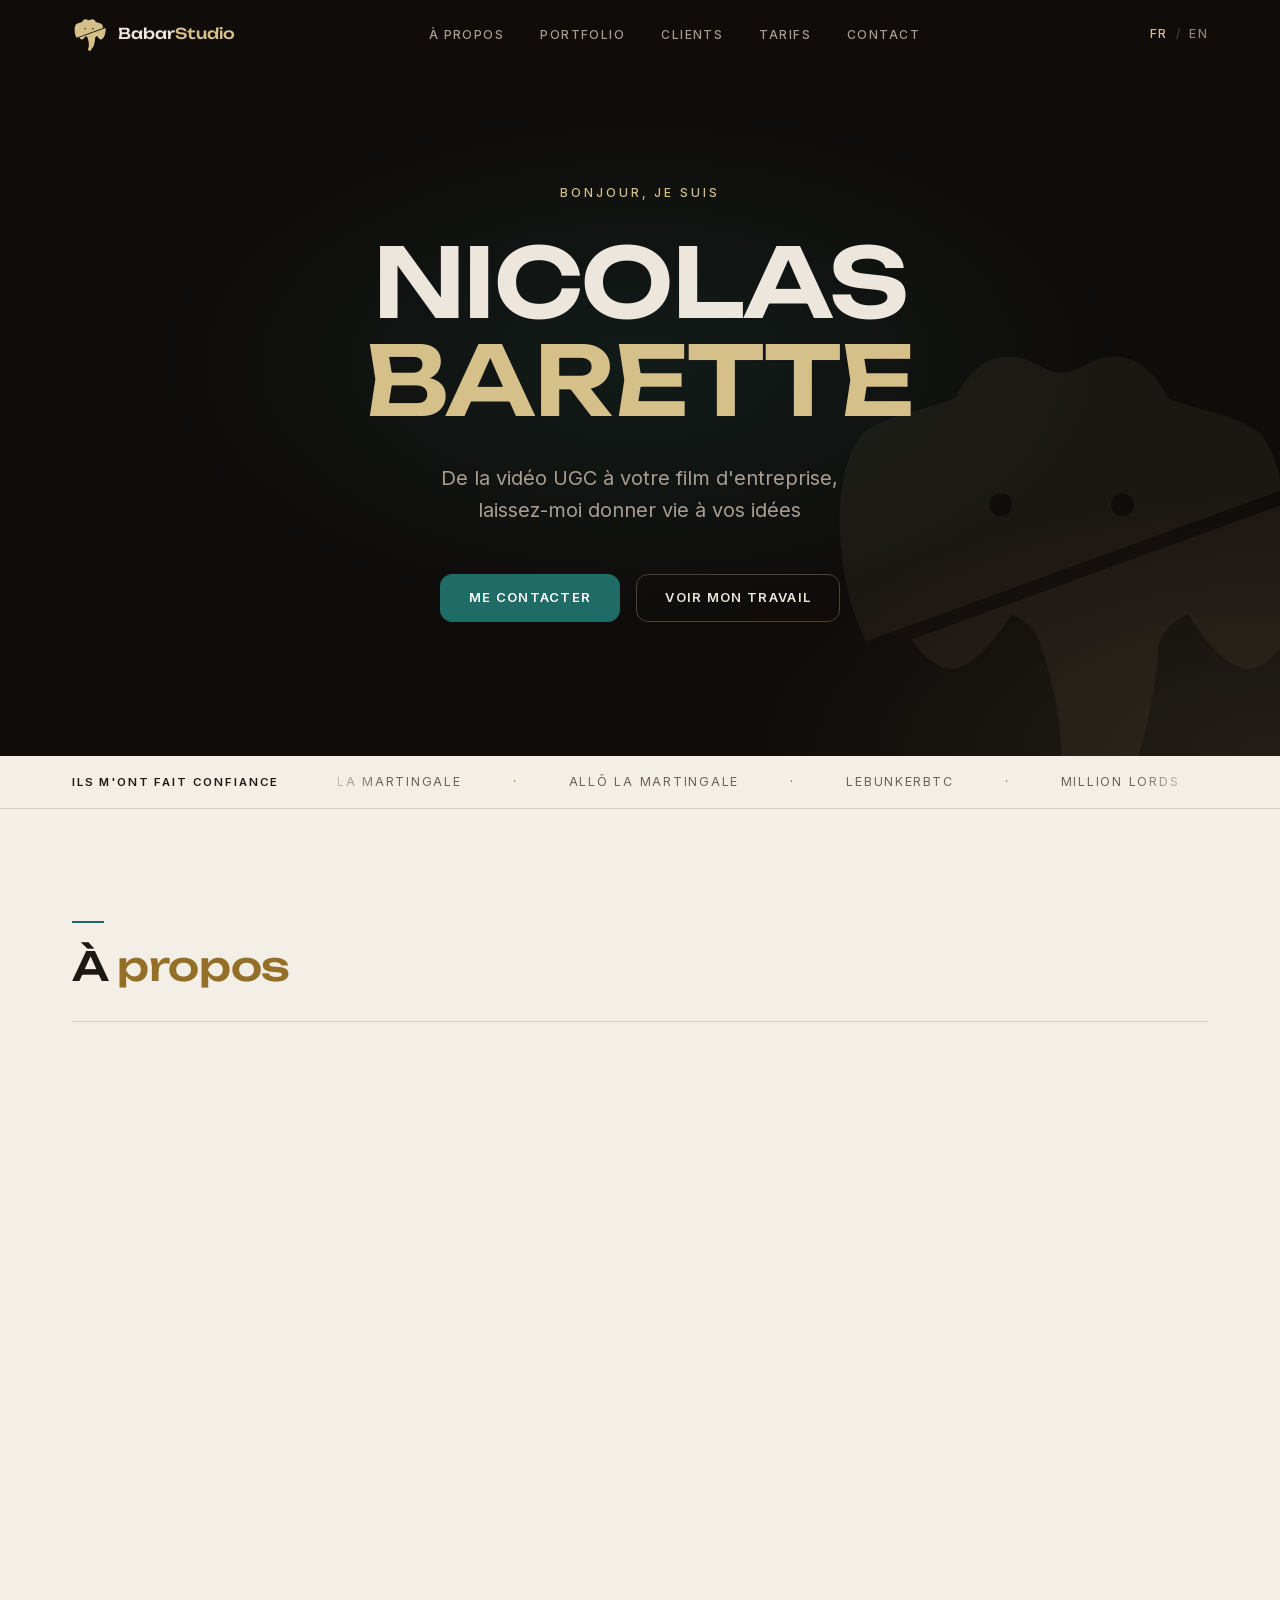
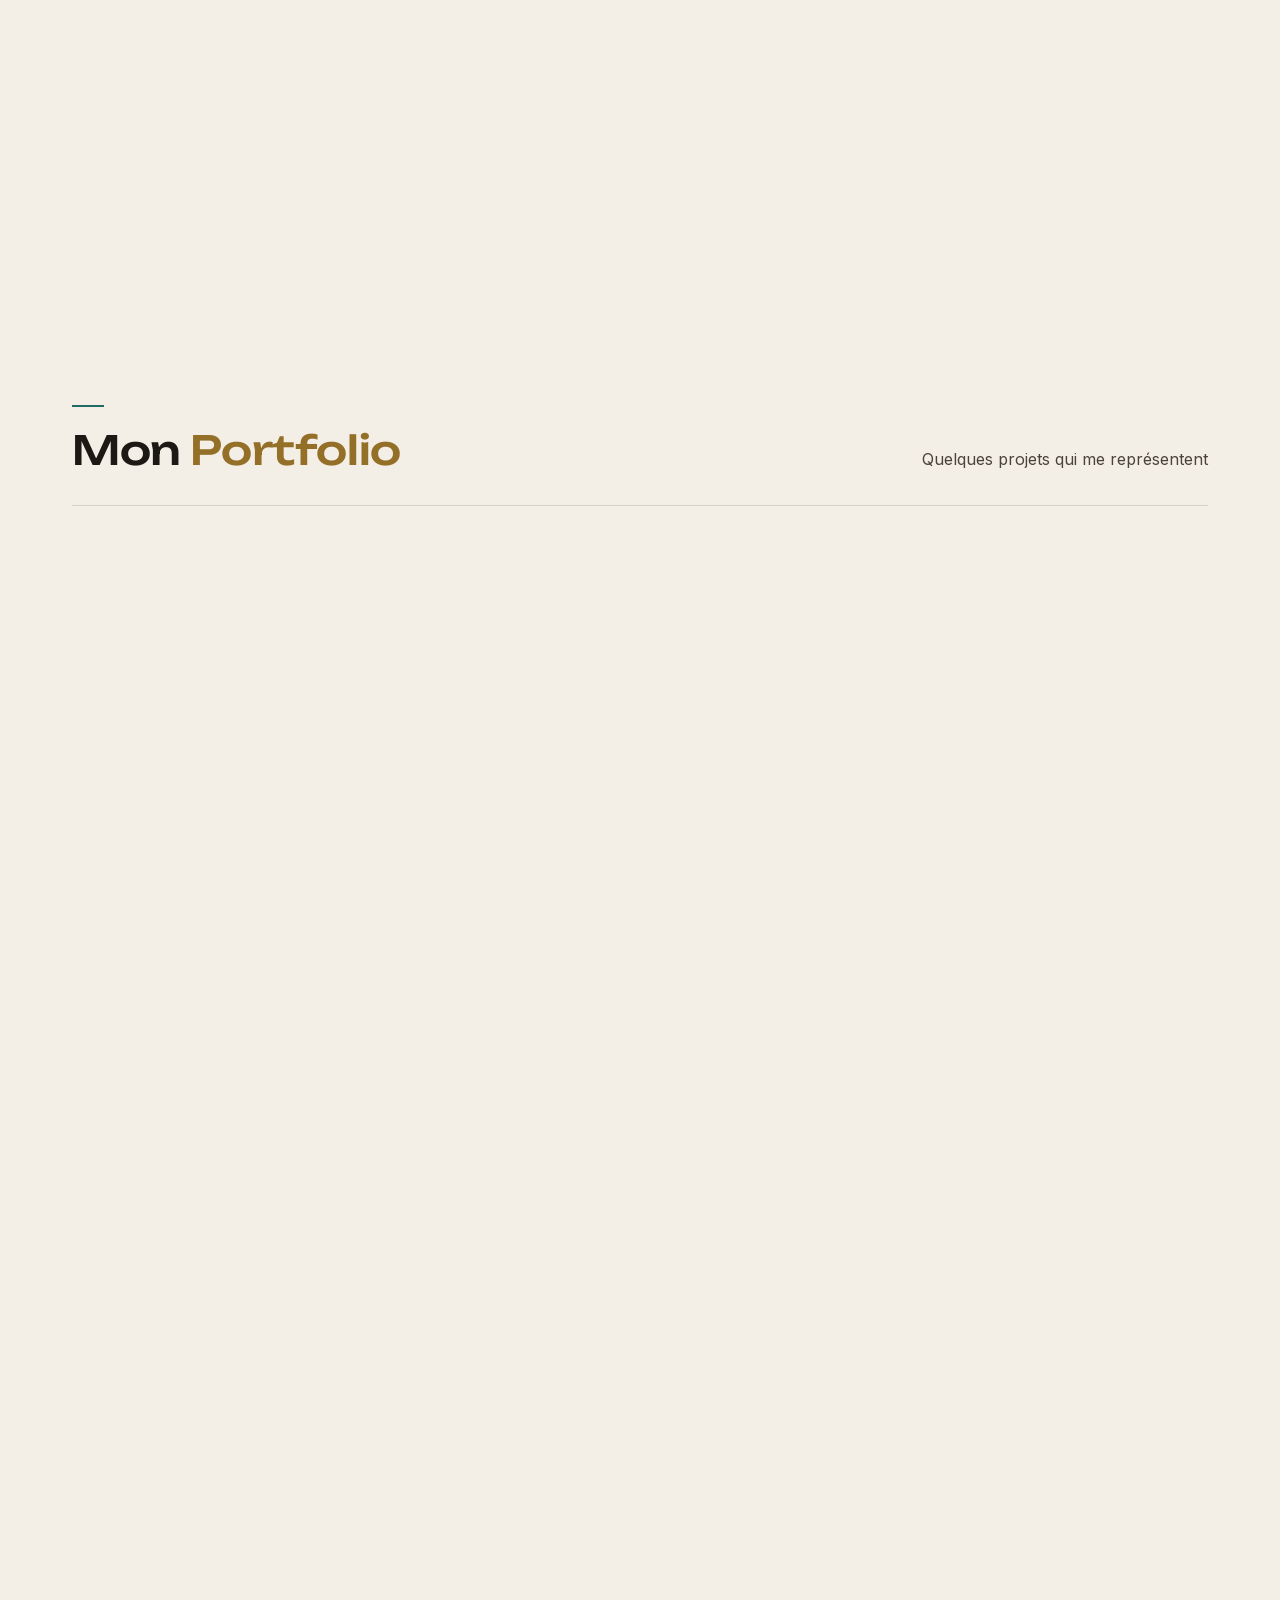
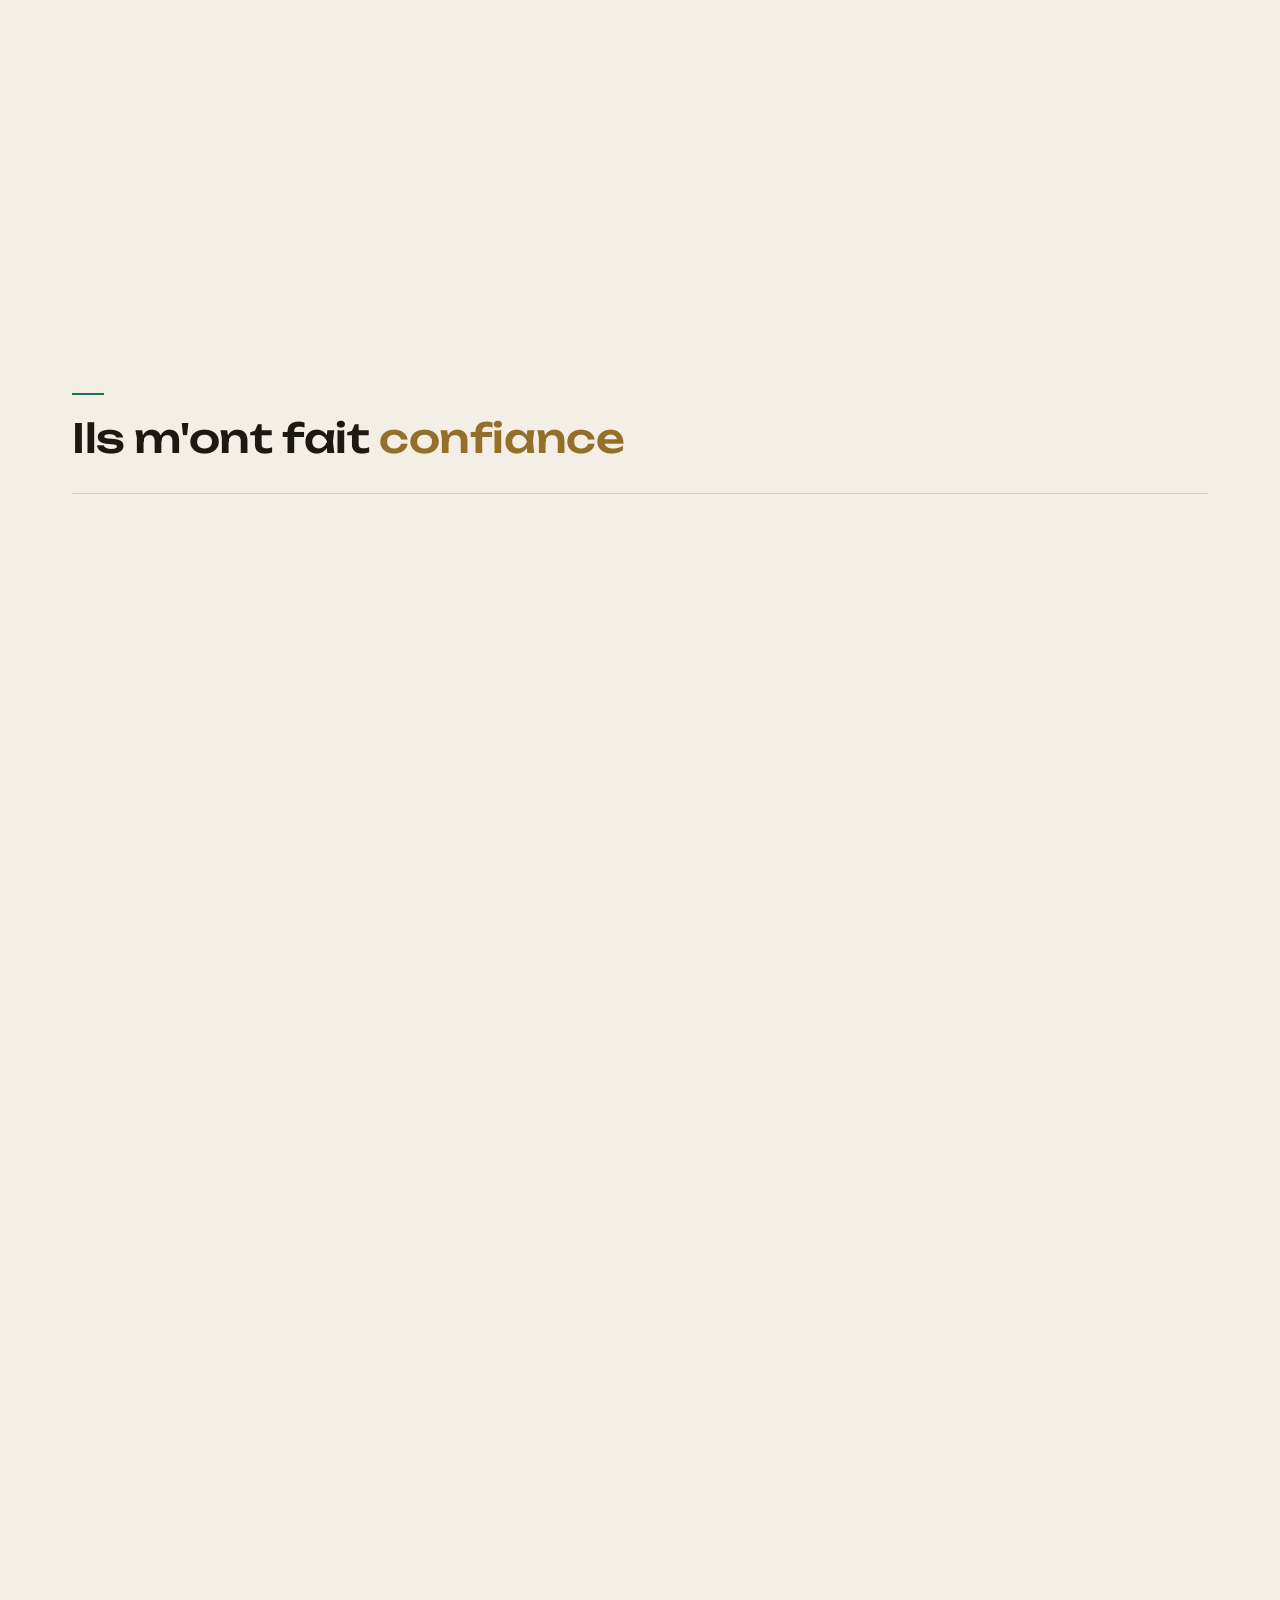
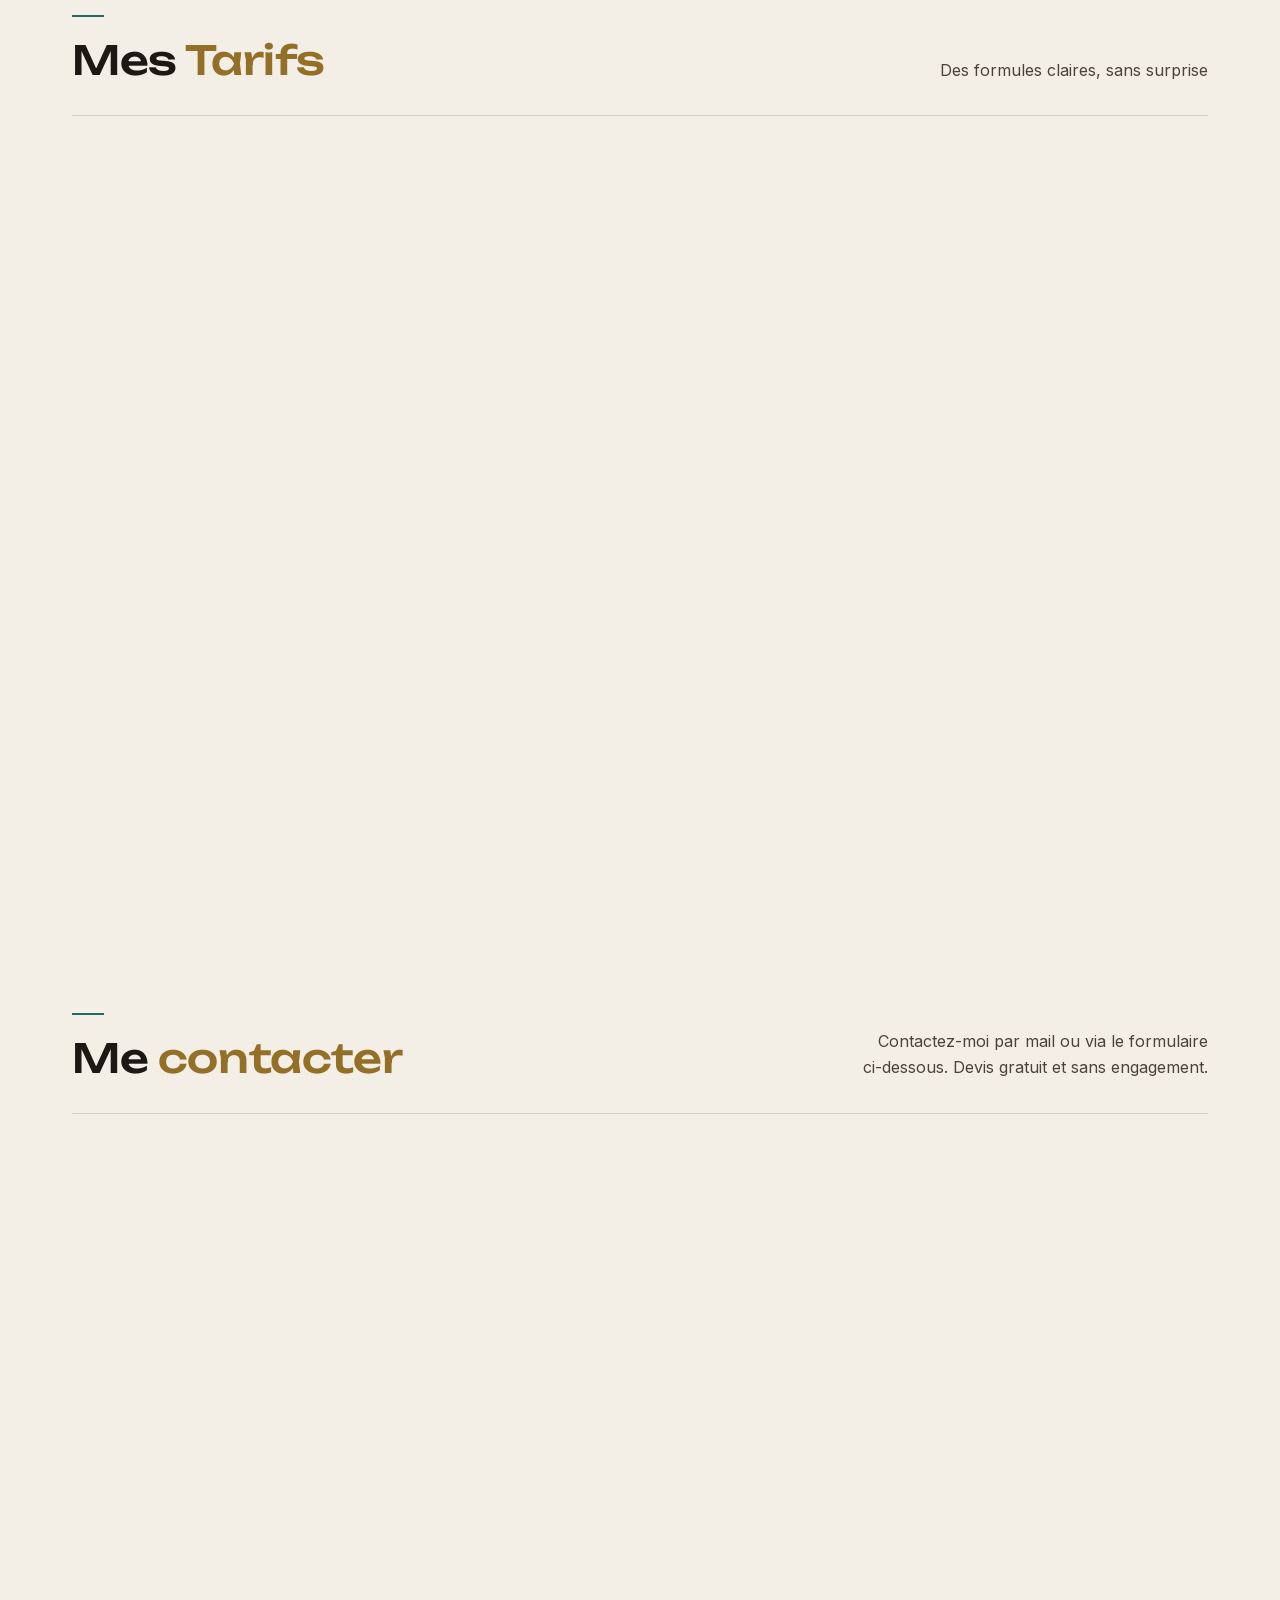
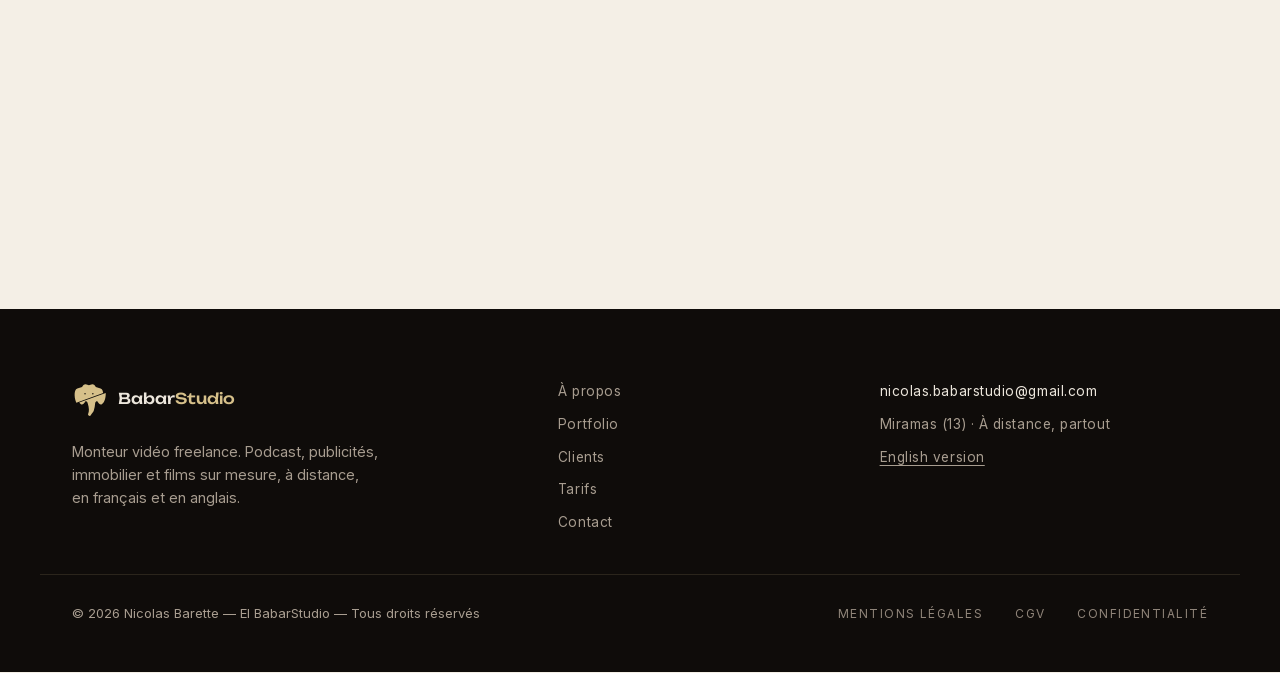
==== commit a5bf6721: "Footer: remote work in French and English, not limited to France Co-Authored-By: Claude Fable 5.1 <n" ====
--- a/index.html
+++ b/index.html
@@ -647,7 +647,7 @@
           <img src="logo.svg" alt="" width="64" height="64">
           <span class="nav-logo-text"><span class="logo-babar">Babar</span><span class="logo-studio">Studio</span></span>
         </a>
-        <p class="footer-tagline">Monteur vidéo freelance. Podcast, publicités, immobilier et films sur mesure, à distance pour toute la France.</p>
+        <p class="footer-tagline">Monteur vidéo freelance. Podcast, publicités, immobilier et films sur mesure, à distance, en français et en anglais.</p>
       </div>
       <nav class="footer-nav" aria-label="Plan du site">
         <a href="#about">À propos</a>
@@ -658,7 +658,7 @@
       </nav>
       <div class="footer-contact">
         <a href="mailto:nicolas.babarstudio@gmail.com">nicolas.babarstudio@gmail.com</a>
-        <span>Miramas (13) · Travail à distance</span>
+        <span>Miramas (13) · À distance, partout</span>
         <a href="en/" hreflang="en" class="footer-lang">English version</a>
       </div>
     </div>
--- a/style.css
+++ b/style.css
@@ -984,17 +984,33 @@
 .tarif-big-card {
   display: flex;
   flex-direction: column;
+  position: relative;
   background: var(--surface);
   border: 1px solid var(--line);
   border-radius: var(--radius);
   overflow: hidden;
-  transform: none !important; /* pas d'effet 3D sur un bloc de texte */
-  transition: border-color 0.3s, box-shadow 0.4s;
+  /* Relief : la carte s'incline légèrement vers la souris (script.js) et un reflet
+     champagne la suit ; --mx / --my sont posés par le script, en pourcentage */
+  --mx: 50%;
+  --my: 50%;
+  transform-style: preserve-3d;
+  will-change: transform;
+  transition: transform 0.45s ease, border-color 0.3s, box-shadow 0.4s;
+}
+.tarif-big-card::after {
+  content: '';
+  position: absolute;
+  inset: 0;
+  pointer-events: none;
+  background: radial-gradient(60% 55% at var(--mx) var(--my), rgba(214, 192, 138, 0.14) 0%, rgba(214, 192, 138, 0) 70%);
+  opacity: 0;
+  transition: opacity 0.4s ease;
 }
 .tarif-big-card:hover {
   border-color: var(--line-strong);
-  box-shadow: var(--shadow);
-}
+  box-shadow: 0 24px 60px rgba(0, 0, 0, 0.28), 0 6px 18px rgba(0, 0, 0, 0.18);
+}
+.tarif-big-card:hover::after { opacity: 1; }
 
 .tarif-card-header {
   padding: 1.75rem 1.75rem 1.5rem;
@@ -1735,6 +1751,8 @@
 
   .reveal { opacity: 1; transform: none; }
   .hero-band-list { animation: none; flex-wrap: wrap; }
+  .tarif-big-card { transform: none !important; }
+  .tarif-big-card::after { display: none; }
   .hero-band-list[aria-hidden="true"] { display: none; }
   .hero-band-track { mask-image: none; -webkit-mask-image: none; }
 
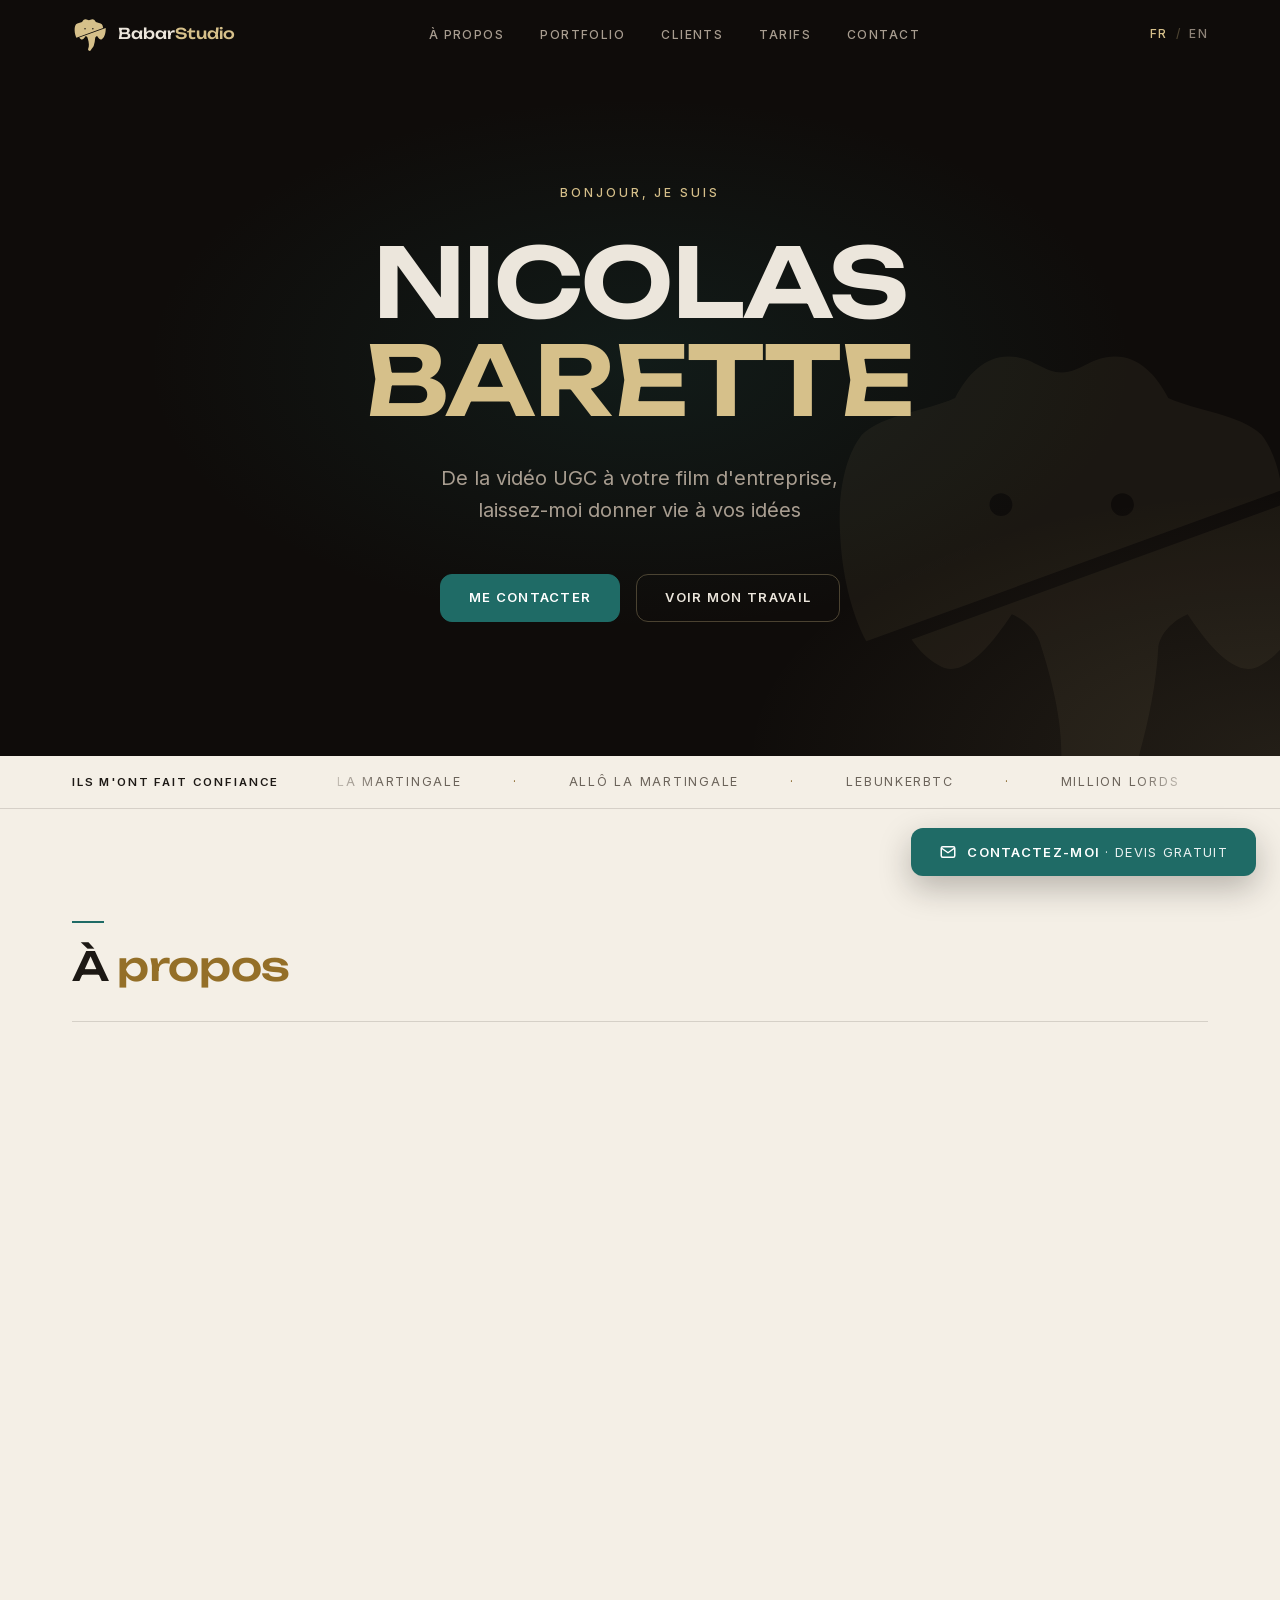
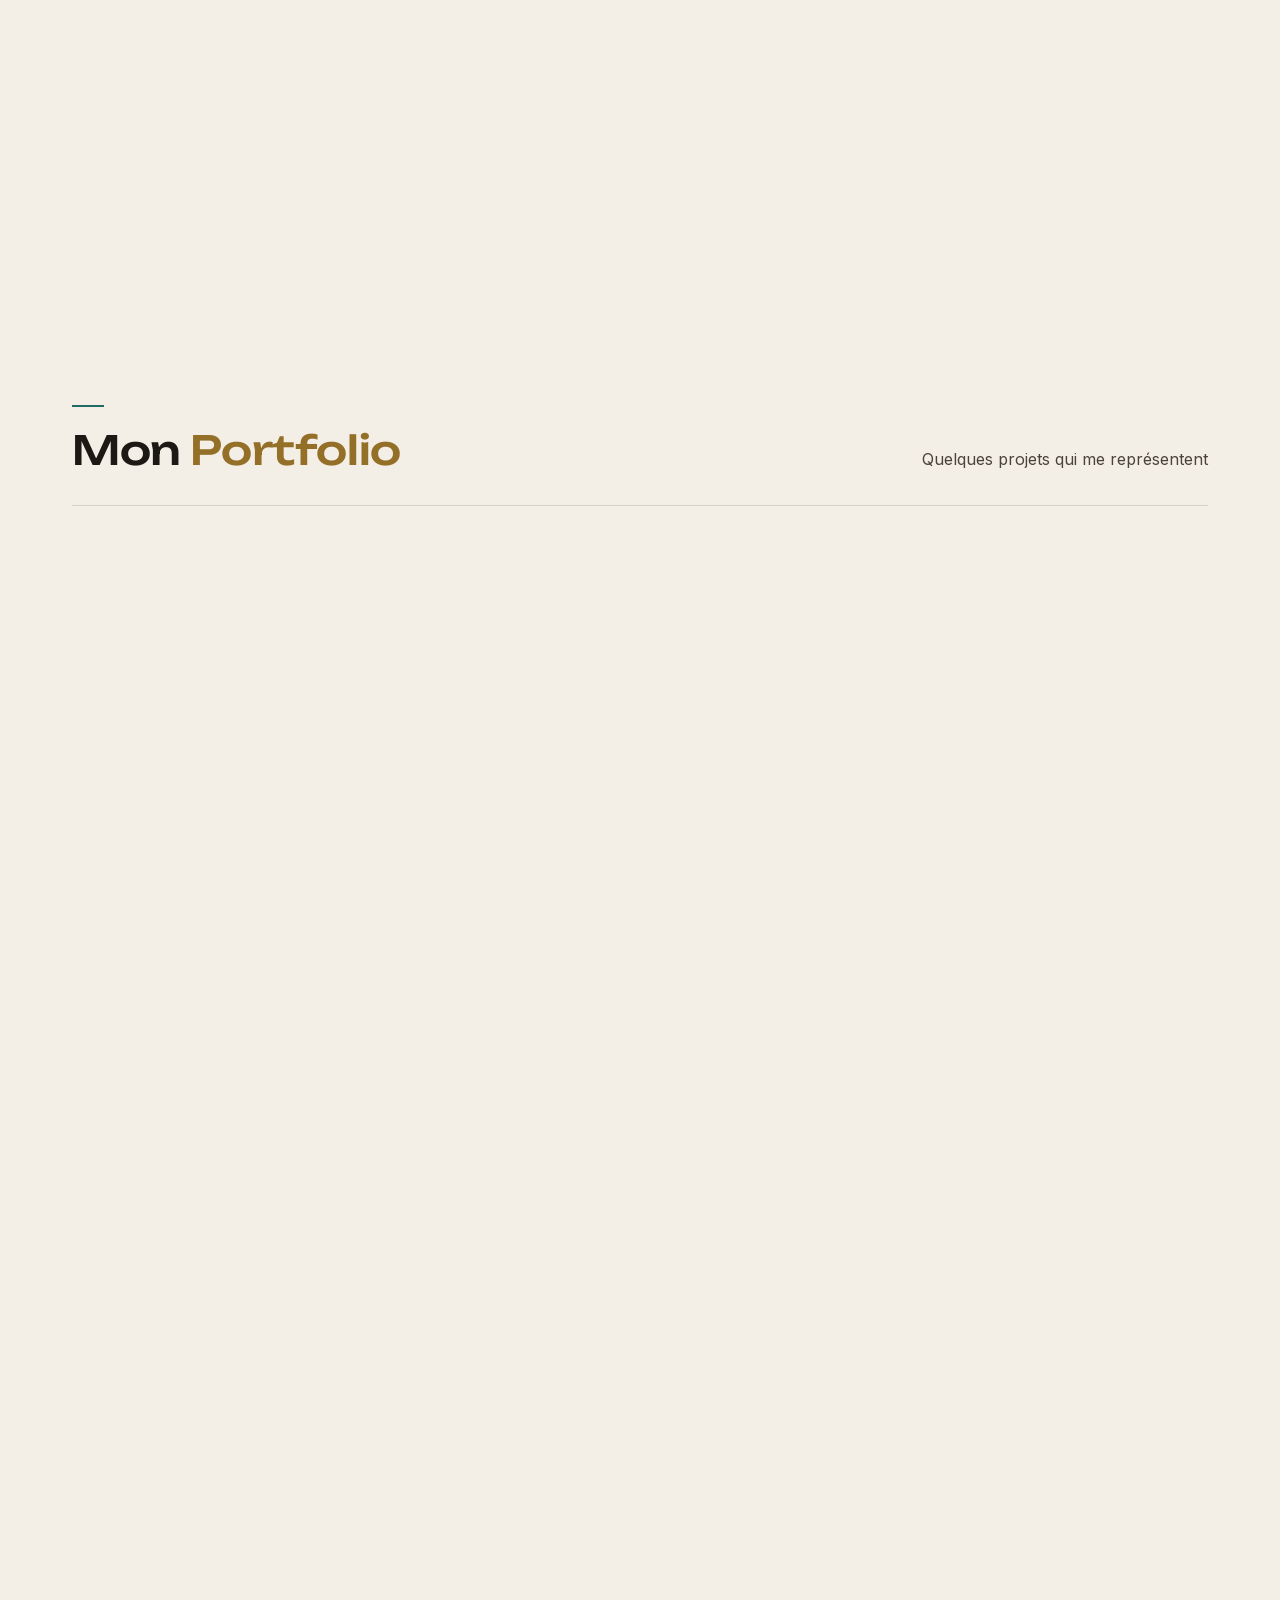
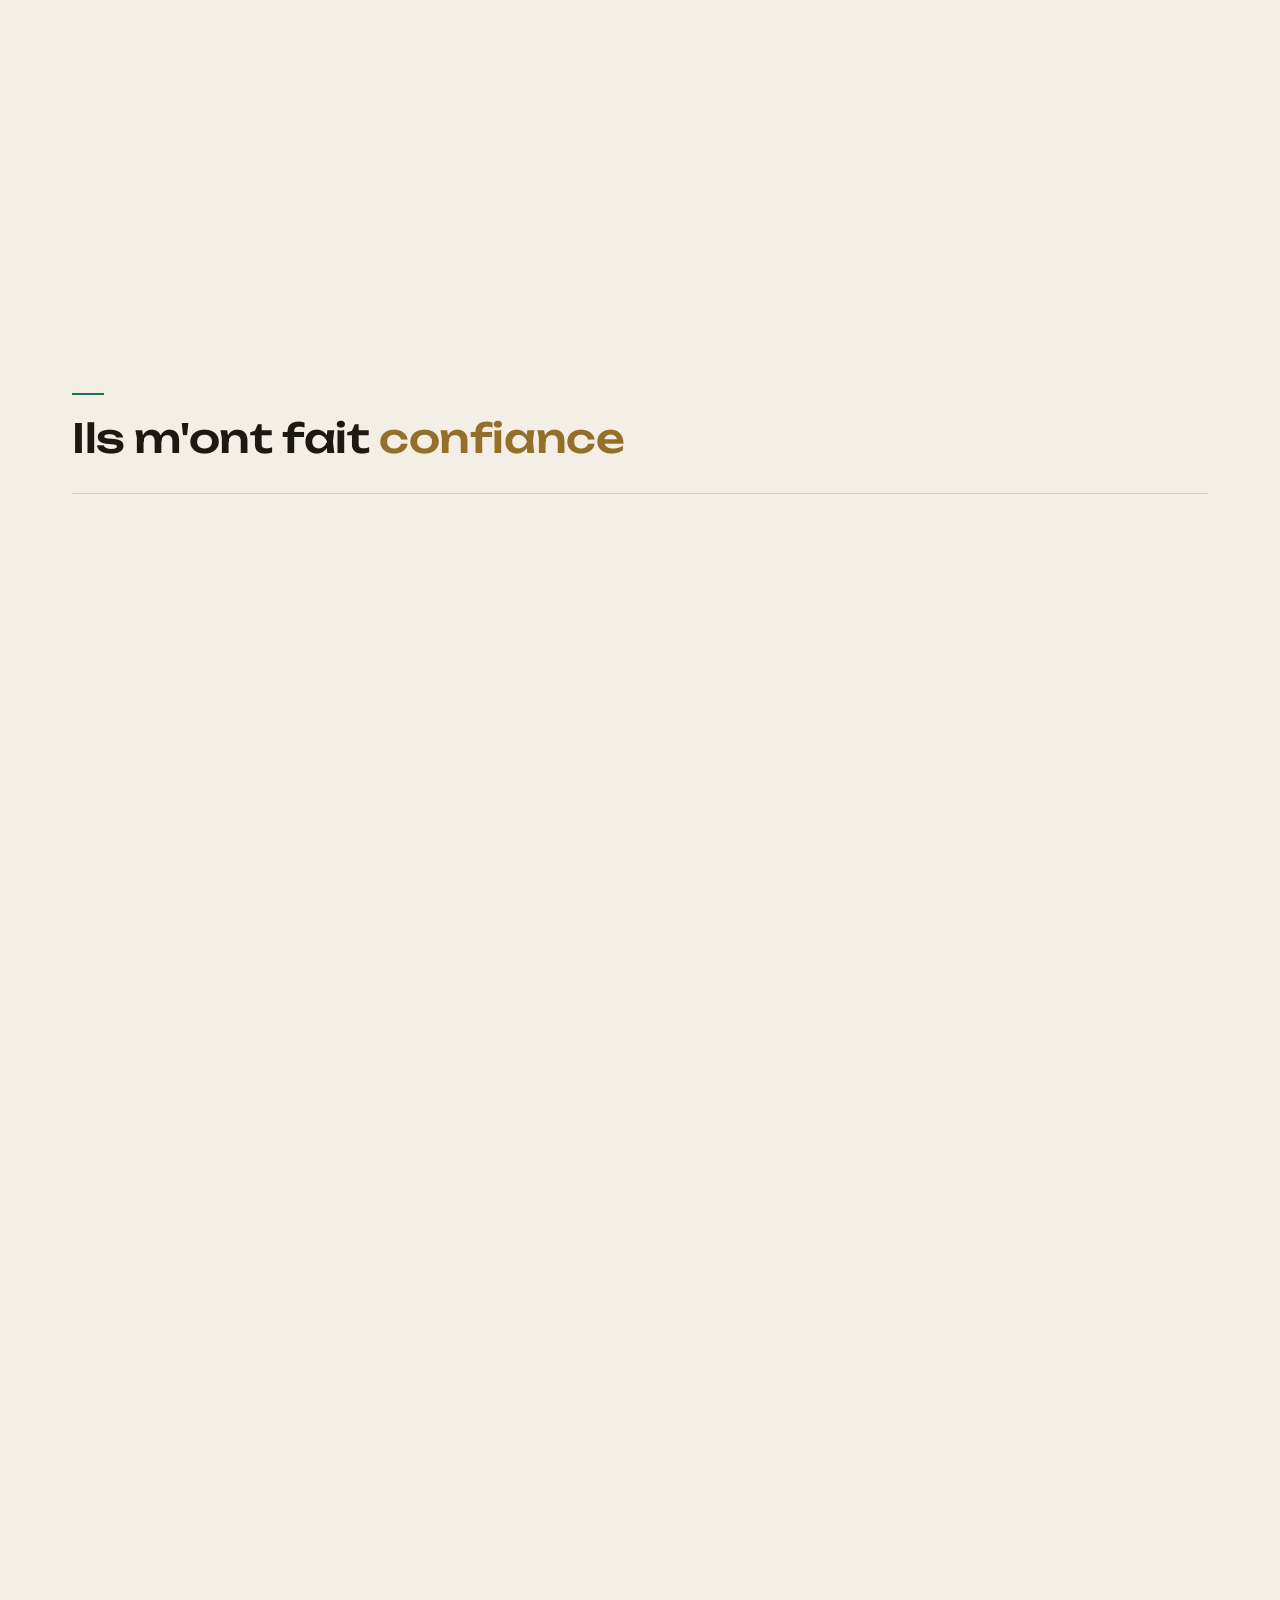
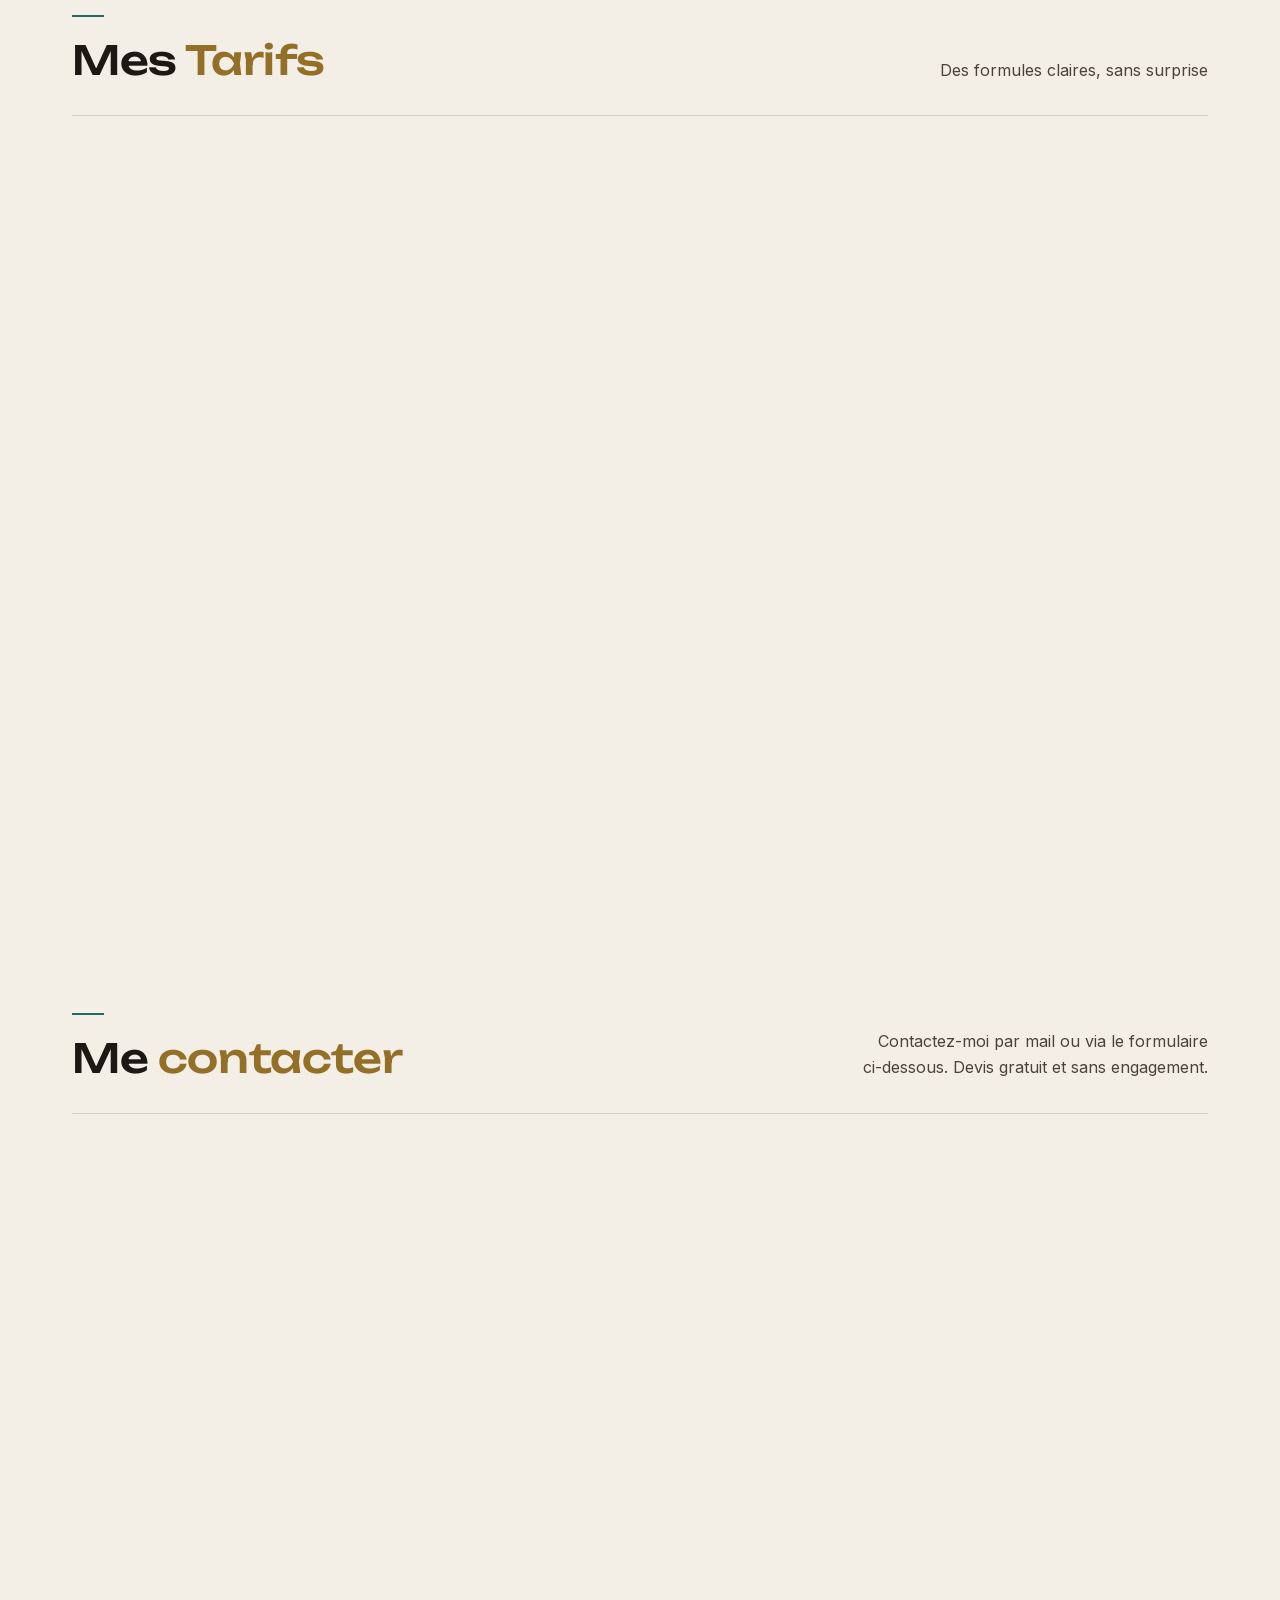
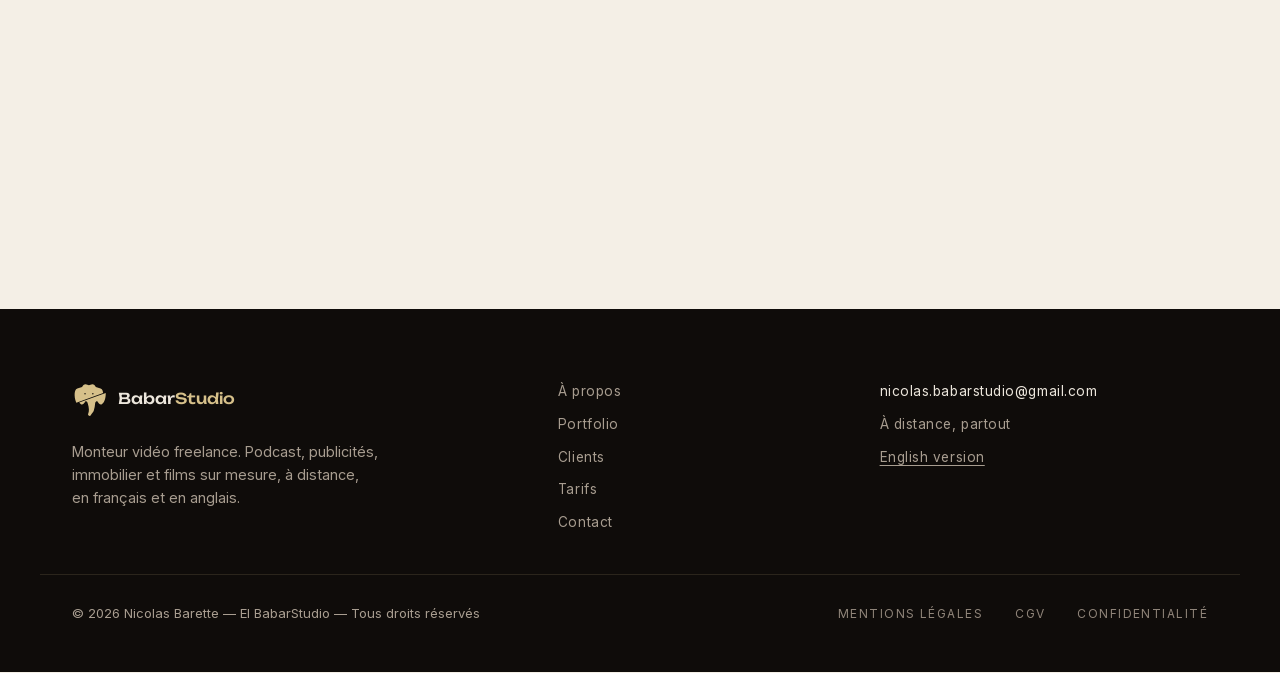
==== commit 07dce6fe: "Landing pages: no more Miramas, remote work only Co-Authored-By: Claude Fable 5.1 <noreply@anthropic" ====
--- a/index.html
+++ b/index.html
@@ -7,7 +7,7 @@
   <meta name="viewport" content="width=device-width, initial-scale=1.0">
 
   <title>BabarStudio | Monteur vidéo — UGC, YouTube &amp; film d'entreprise</title>
-  <meta name="description" content="Nicolas Barette, monteur vidéo à Miramas (13). De la vidéo UGC au film d'entreprise : montage, motion design, étalonnage et tournage. Devis rapide et sans surprise.">
+  <meta name="description" content="Nicolas Barette, monteur vidéo freelance, à distance. De la vidéo UGC au film d'entreprise : montage, motion design, étalonnage et tournage. Devis rapide et sans surprise.">
   <link rel="canonical" href="https://babarstudio.fr/">
   <link rel="alternate" hreflang="fr" href="https://babarstudio.fr/">
   <link rel="alternate" hreflang="en" href="https://babarstudio.fr/en/">
@@ -24,14 +24,14 @@
   <meta property="og:locale:alternate" content="en_GB">
   <meta property="og:url" content="https://babarstudio.fr/">
   <meta property="og:title" content="BabarStudio | Monteur vidéo — UGC, YouTube &amp; film d'entreprise">
-  <meta property="og:description" content="Nicolas Barette, monteur vidéo à Miramas (13). De la vidéo UGC au film d'entreprise, laissez-moi donner vie à vos idées.">
+  <meta property="og:description" content="Nicolas Barette, monteur vidéo freelance, à distance. De la vidéo UGC au film d'entreprise, laissez-moi donner vie à vos idées.">
   <meta property="og:image" content="https://babarstudio.fr/og-image.jpg?v=4">
   <meta property="og:image:width" content="1200">
   <meta property="og:image:height" content="630">
   <meta property="og:image:alt" content="BabarStudio — Nicolas Barette, monteur vidéo">
   <meta name="twitter:card" content="summary_large_image">
   <meta name="twitter:title" content="BabarStudio | Monteur vidéo — UGC, YouTube &amp; film d'entreprise">
-  <meta name="twitter:description" content="Nicolas Barette, monteur vidéo à Miramas (13). De la vidéo UGC au film d'entreprise, laissez-moi donner vie à vos idées.">
+  <meta name="twitter:description" content="Nicolas Barette, monteur vidéo freelance, à distance. De la vidéo UGC au film d'entreprise, laissez-moi donner vie à vos idées.">
   <meta name="twitter:image" content="https://babarstudio.fr/og-image.jpg?v=4">
   <meta name="twitter:image:alt" content="BabarStudio — Nicolas Barette, monteur vidéo">
 
@@ -53,7 +53,6 @@
       "email": "nicolas.babarstudio@gmail.com",
       "priceRange": "€€",
       "founder": { "@type": "Person", "name": "Nicolas Barette", "jobTitle": "Monteur vidéo" },
-      "address": { "@type": "PostalAddress", "addressLocality": "Miramas", "postalCode": "13140", "addressCountry": "FR" },
       "areaServed": ["France", "Worldwide"],
       "knowsLanguage": ["fr", "en"]
     },
@@ -588,7 +587,7 @@
           </div>
           <div class="contact-item">
             <div class="contact-icon" aria-hidden="true"><svg class="ic" aria-hidden="true" focusable="false"><use href="#i-pin"/></svg></div>
-            <div><h3>Localisation</h3><p>Miramas (13)</p></div>
+            <div><h3>Localisation</h3><p>À distance, en français et en anglais</p></div>
           </div>
           <div class="contact-steps">
             <h3>Comment ça se passe</h3>
@@ -658,7 +657,7 @@
       </nav>
       <div class="footer-contact">
         <a href="mailto:nicolas.babarstudio@gmail.com">nicolas.babarstudio@gmail.com</a>
-        <span>Miramas (13) · À distance, partout</span>
+        <span>À distance, partout</span>
         <a href="en/" hreflang="en" class="footer-lang">English version</a>
       </div>
     </div>
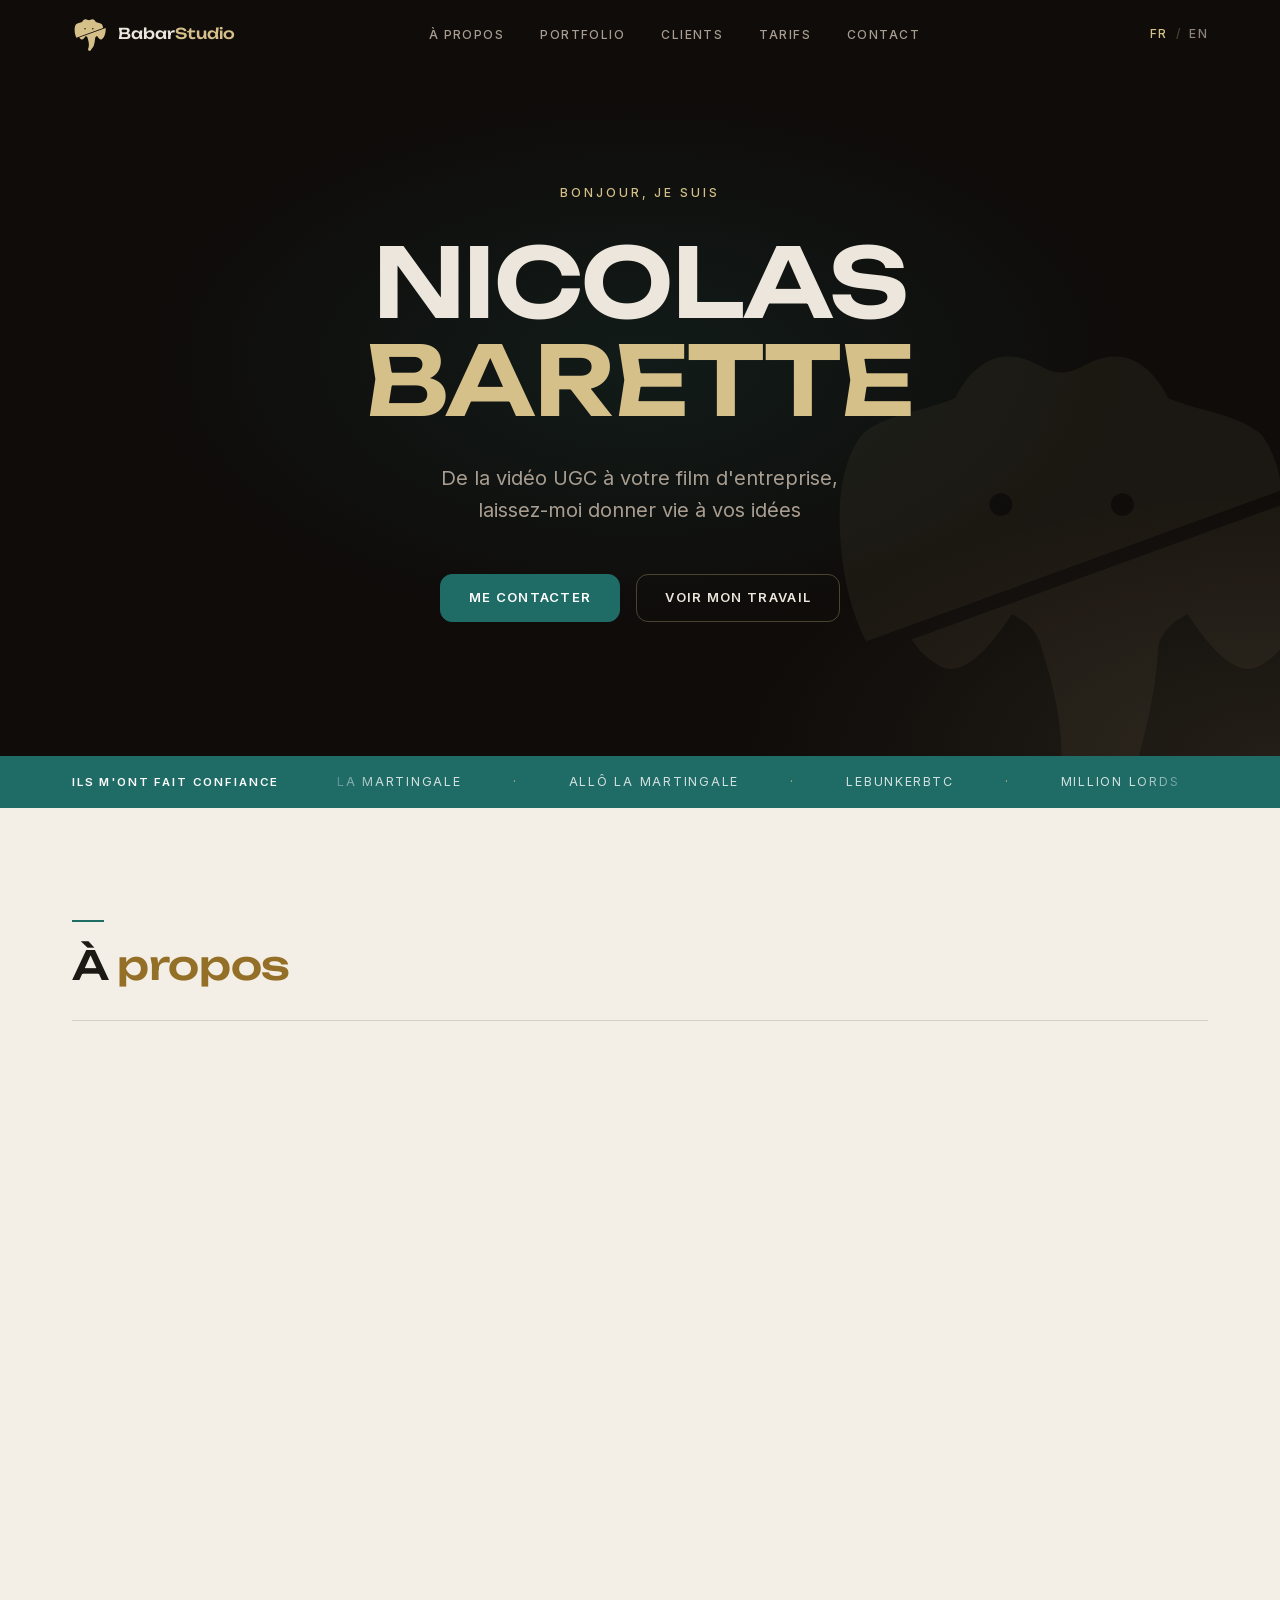
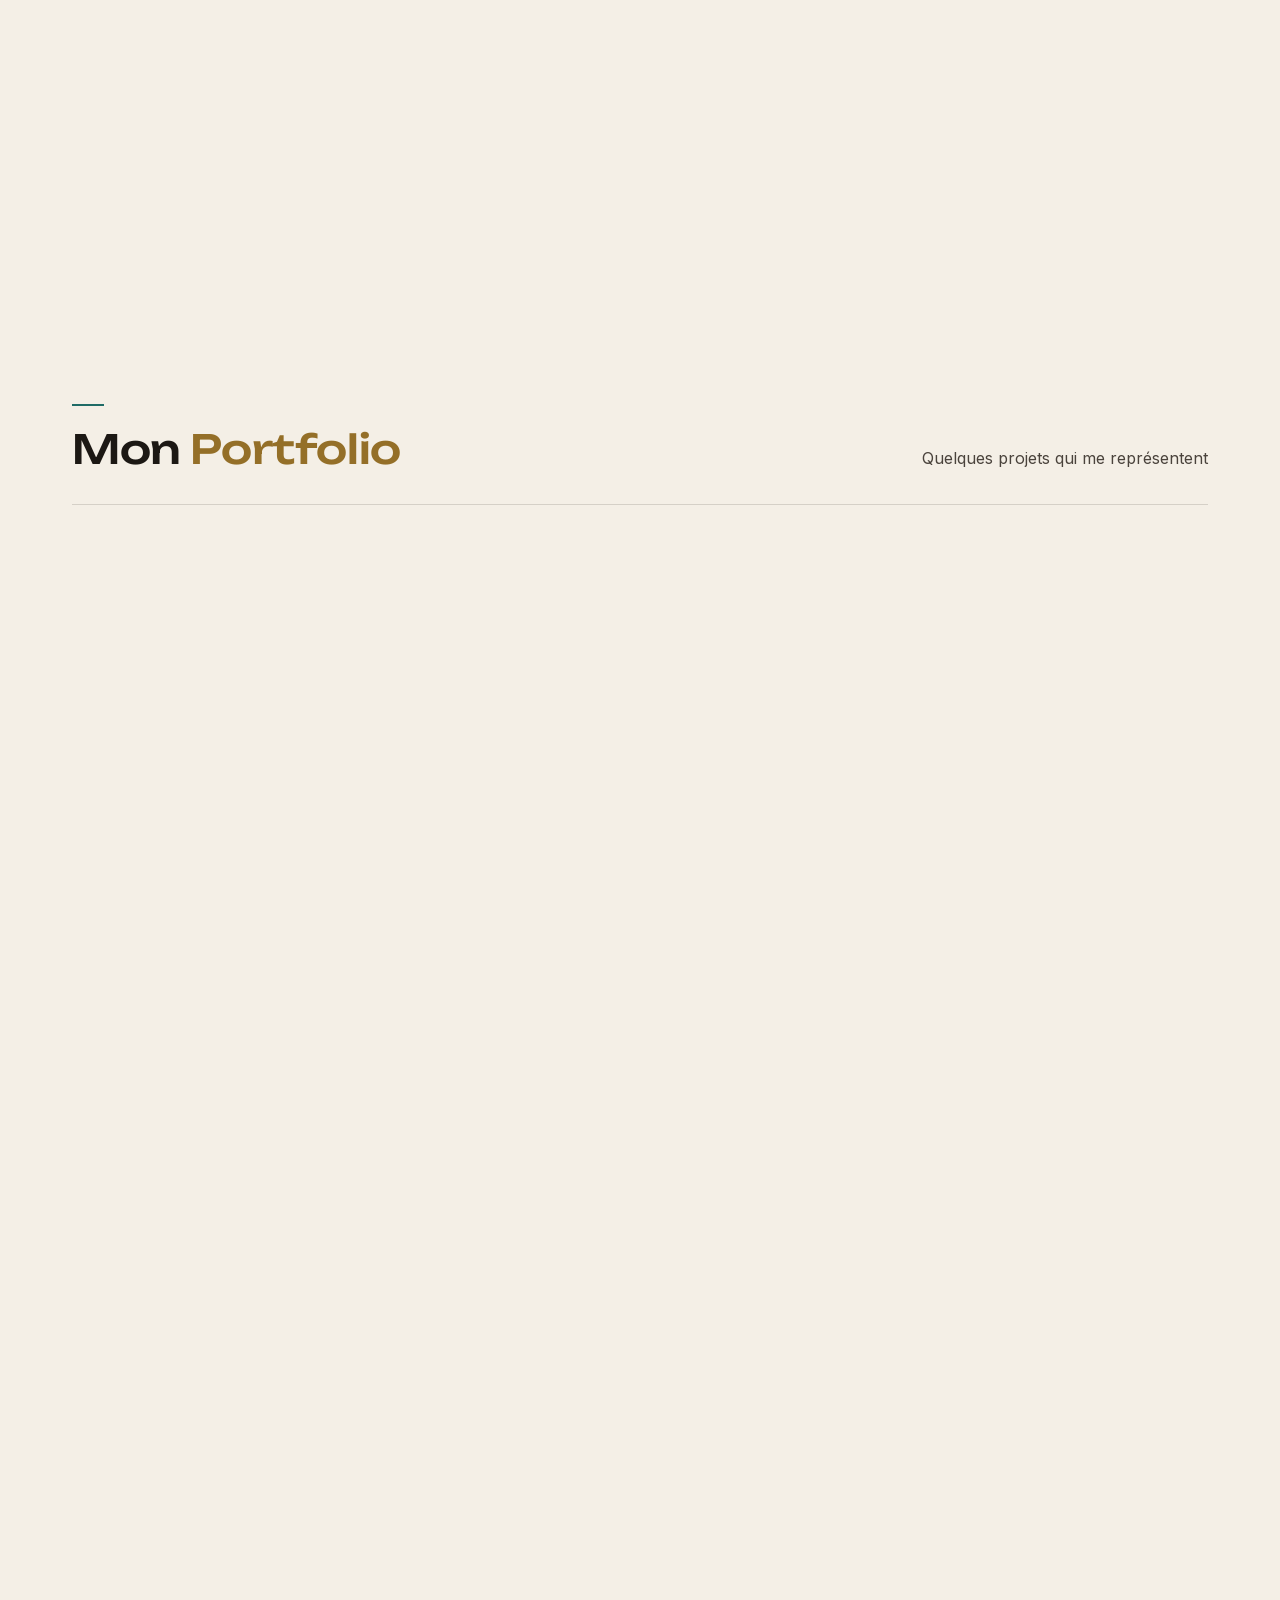
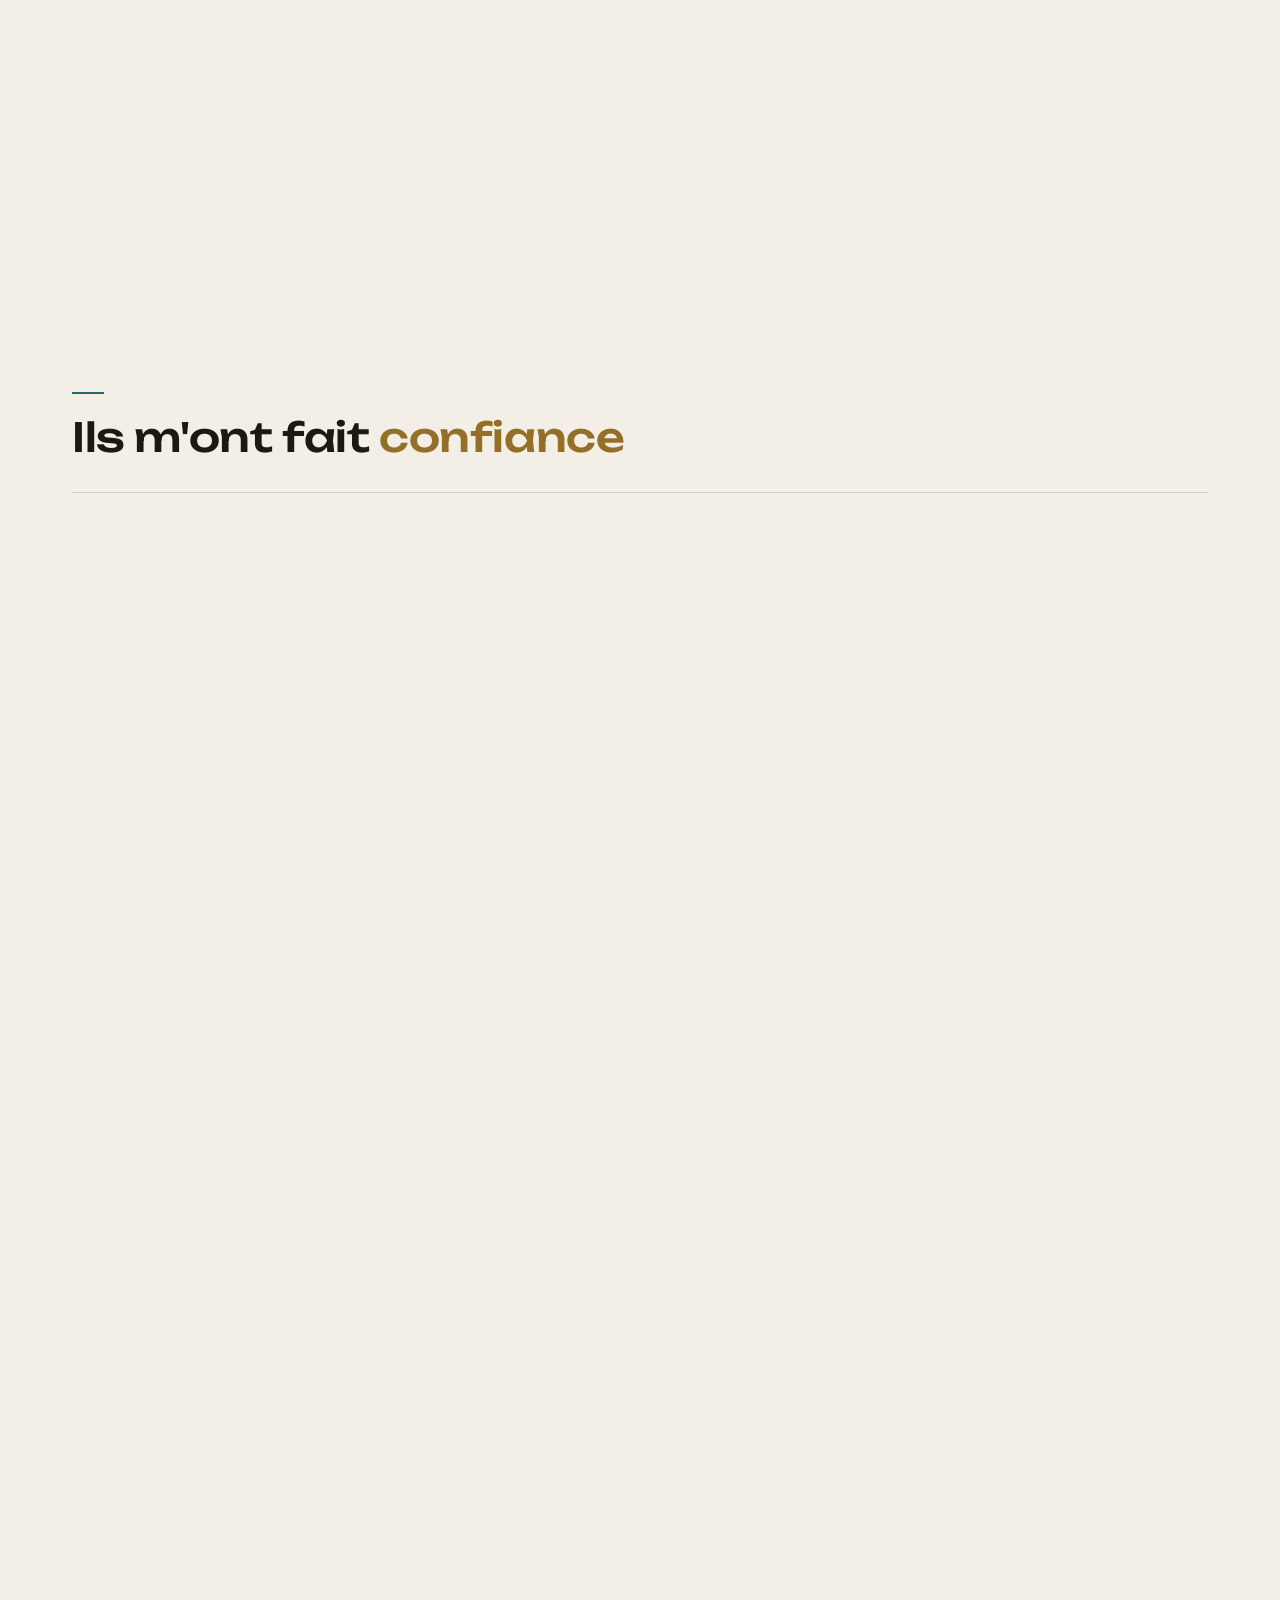
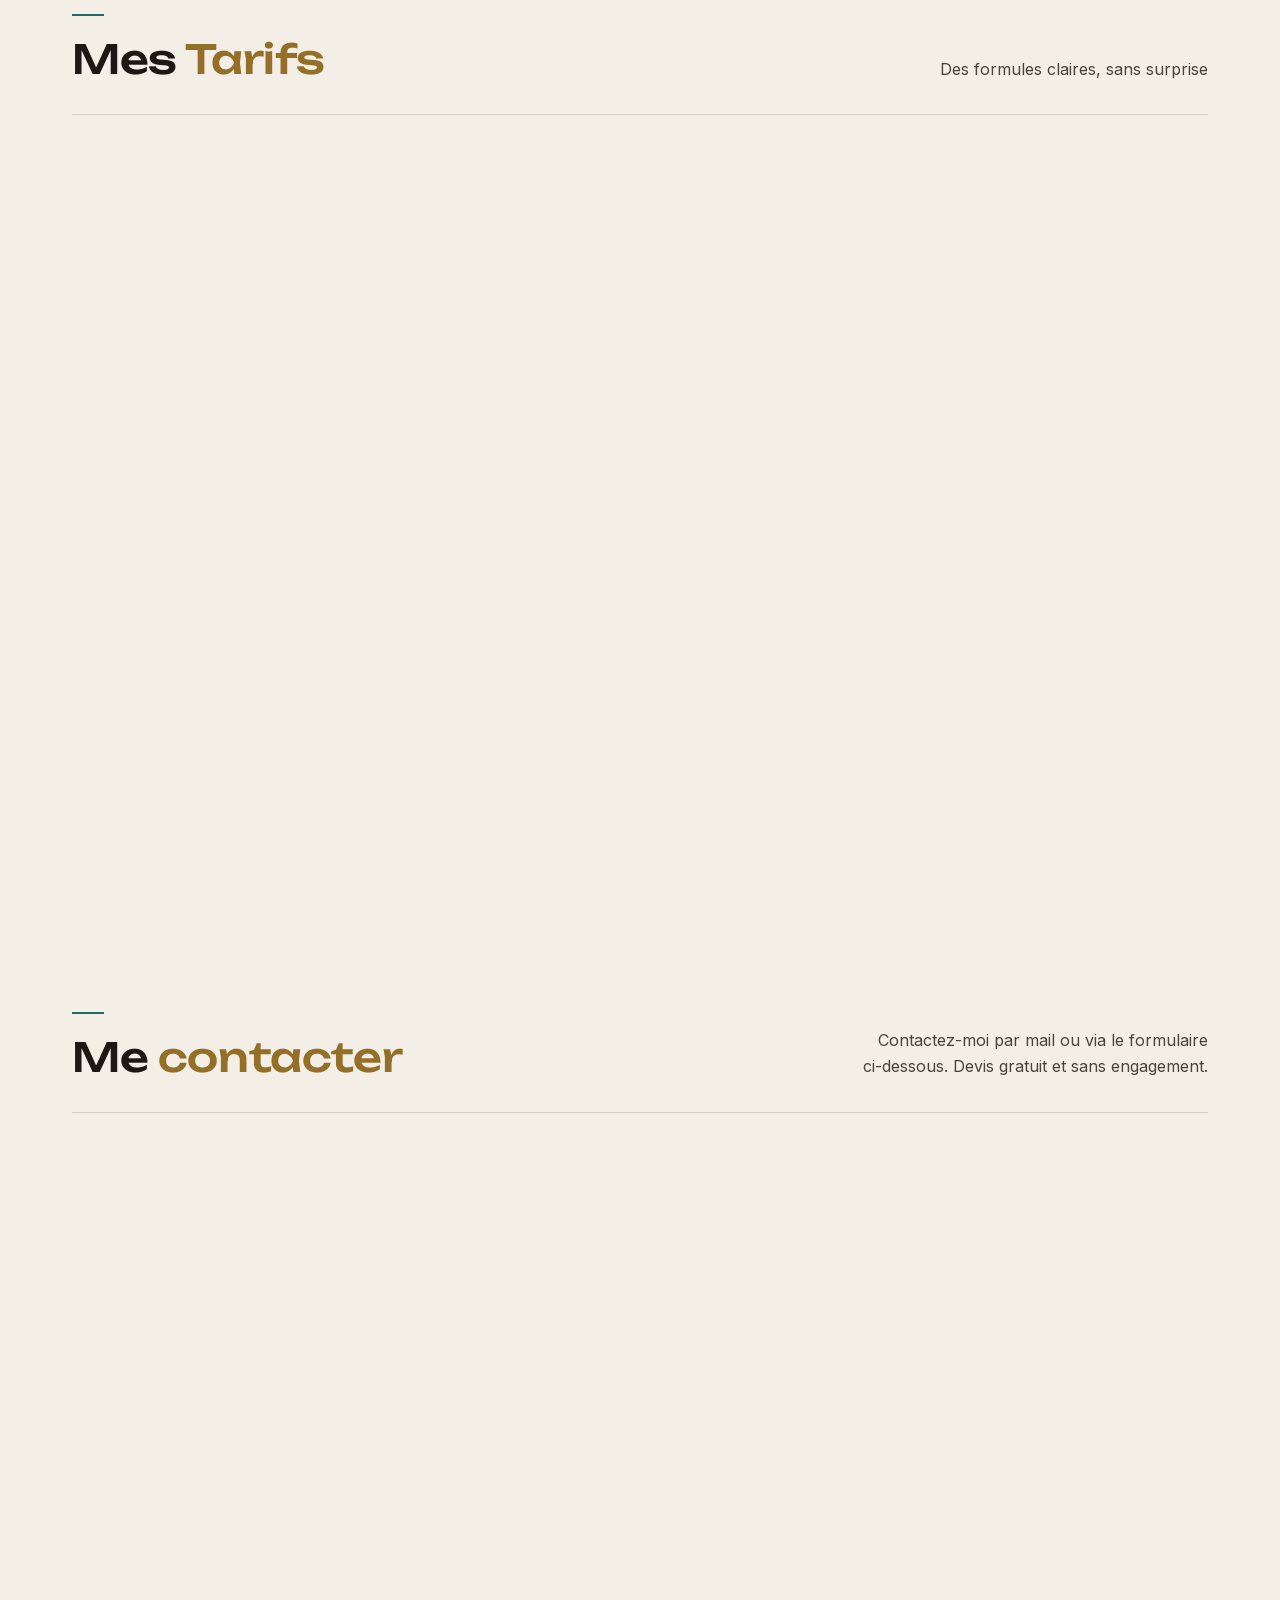
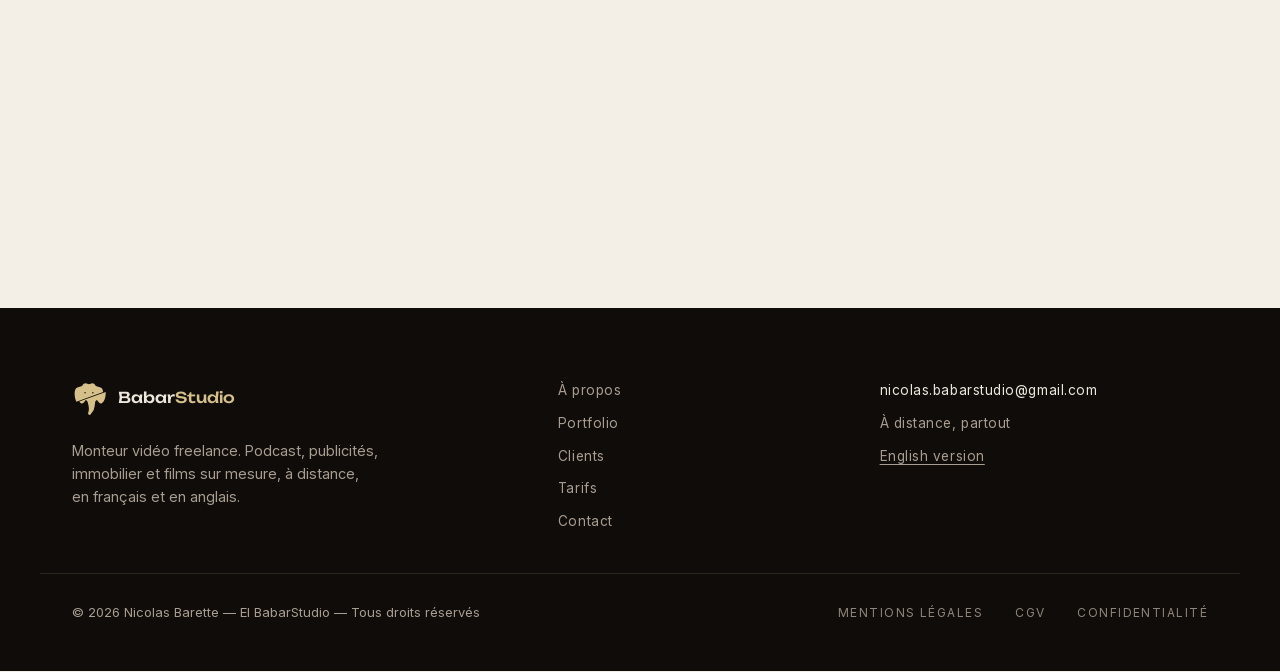
==== commit d069ebf0: "Podcast 1 h pricing at 300 € Co-Authored-By: Claude Fable 5.1 <noreply@anthropic.com> Claude-Session" ====
--- a/index.html
+++ b/index.html
@@ -532,7 +532,7 @@
           <div class="tarif-card-body">
             <div class="tarif-line">
               <div class="tarif-line-info"><span class="tarif-line-name">Podcast · 1 h</span><span class="tarif-line-desc">Montage d'un épisode d'une heure</span></div>
-              <span class="tarif-line-price">250&nbsp;€</span>
+              <span class="tarif-line-price">300&nbsp;€</span>
             </div>
             <div class="tarif-line">
               <div class="tarif-line-info"><span class="tarif-line-name">Trailer podcast</span><span class="tarif-line-desc">Choix des passages, dynamisation, b-rolls, effets de zoom, sous-titres personnalisés</span></div>
--- a/style.css
+++ b/style.css
@@ -1673,8 +1673,7 @@
 .hero-band {
   position: relative;
   z-index: 1;
-  background: var(--bg);
-  border-bottom: 1px solid var(--line);
+  background: #1f6b66; /* bande pétrole : respiration entre le bloc sombre et l'ivoire */
   padding: 1rem 0;
   overflow: hidden;
 }
@@ -1692,7 +1691,7 @@
   font-weight: 600;
   letter-spacing: 0.16em;
   text-transform: uppercase;
-  color: var(--text);
+  color: #ffffff;
   white-space: nowrap;
 }
 .hero-band-track {
@@ -1717,13 +1716,13 @@
   font-size: 0.78rem;
   letter-spacing: 0.14em;
   text-transform: uppercase;
-  color: var(--text-3);
+  color: rgba(255, 255, 255, 0.8); /* 5.5:1 sur le pétrole */
   white-space: nowrap;
 }
 .hero-band-list li::after {
   content: '·';
   margin-left: 3.2rem;
-  color: var(--gold);
+  color: rgba(214, 192, 138, 0.9);
 }
 .hero-band:hover .hero-band-list { animation-play-state: paused; }
 @keyframes band-scroll {
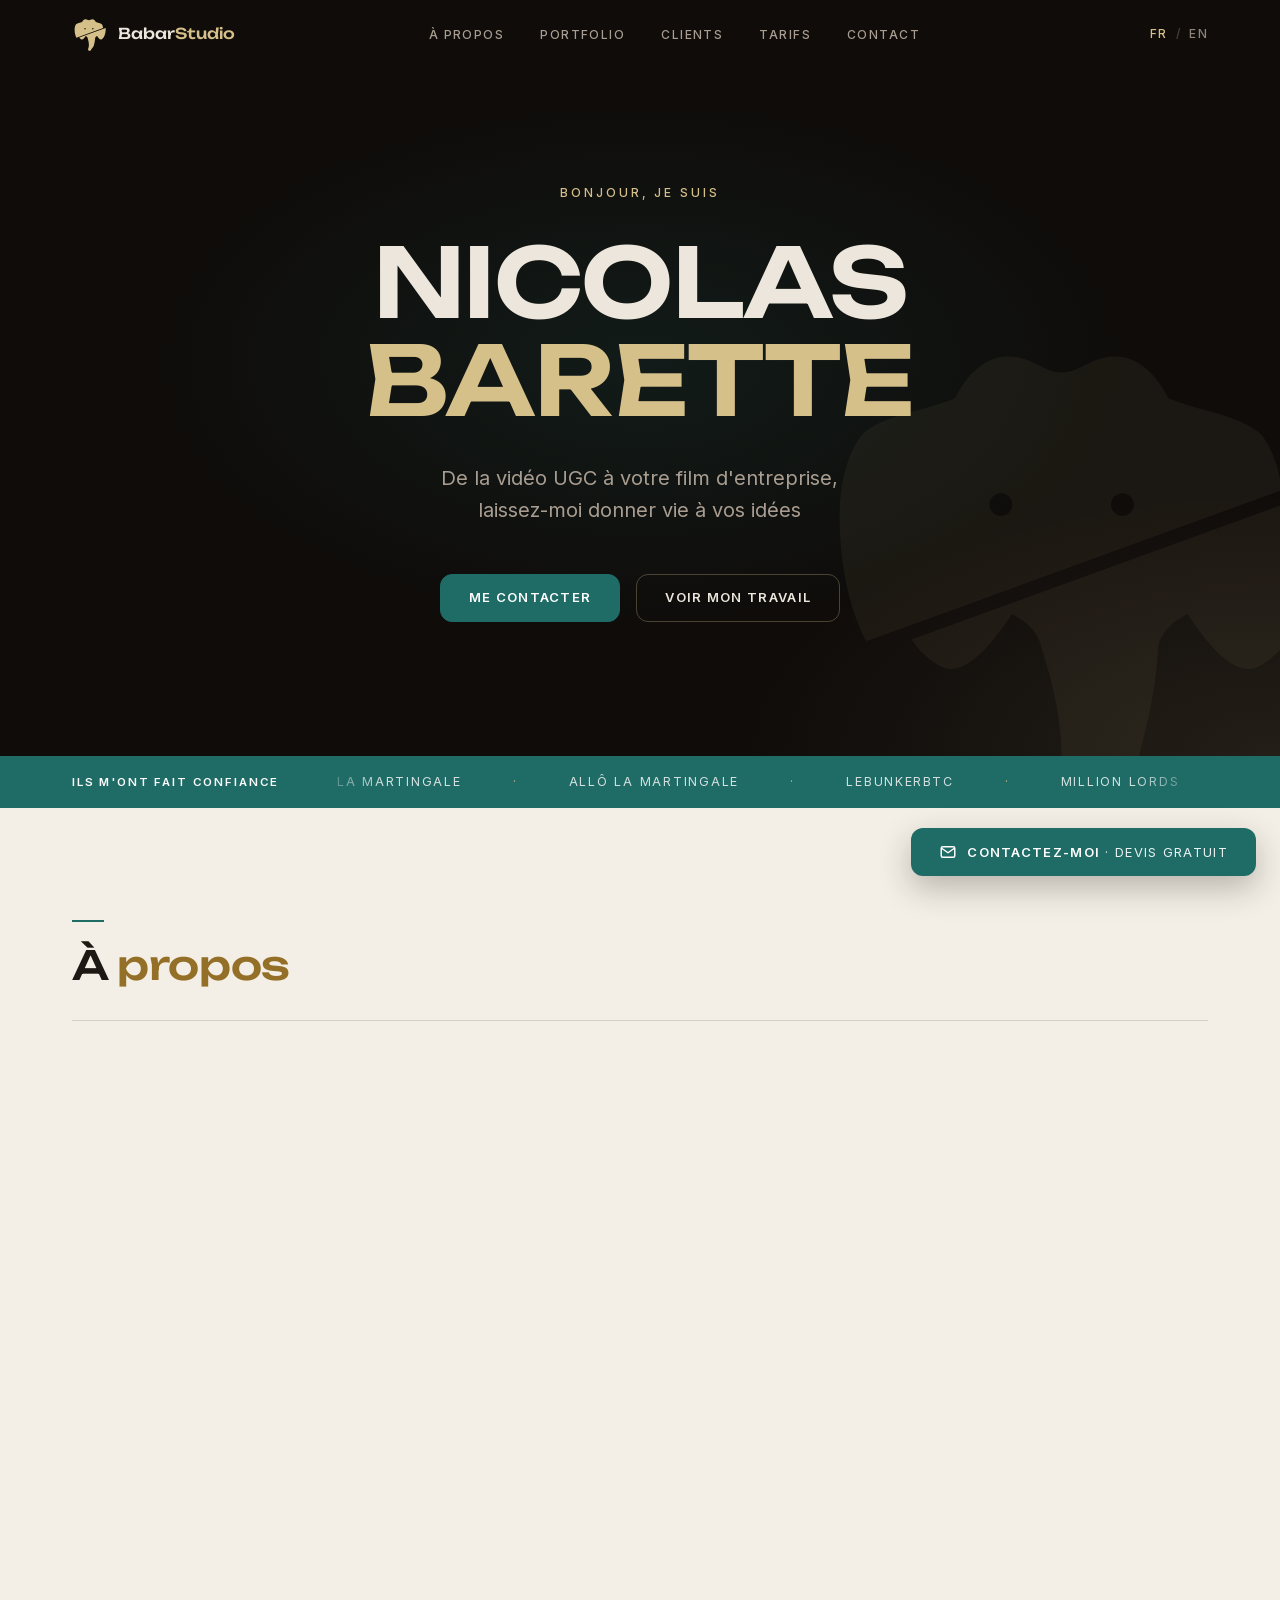
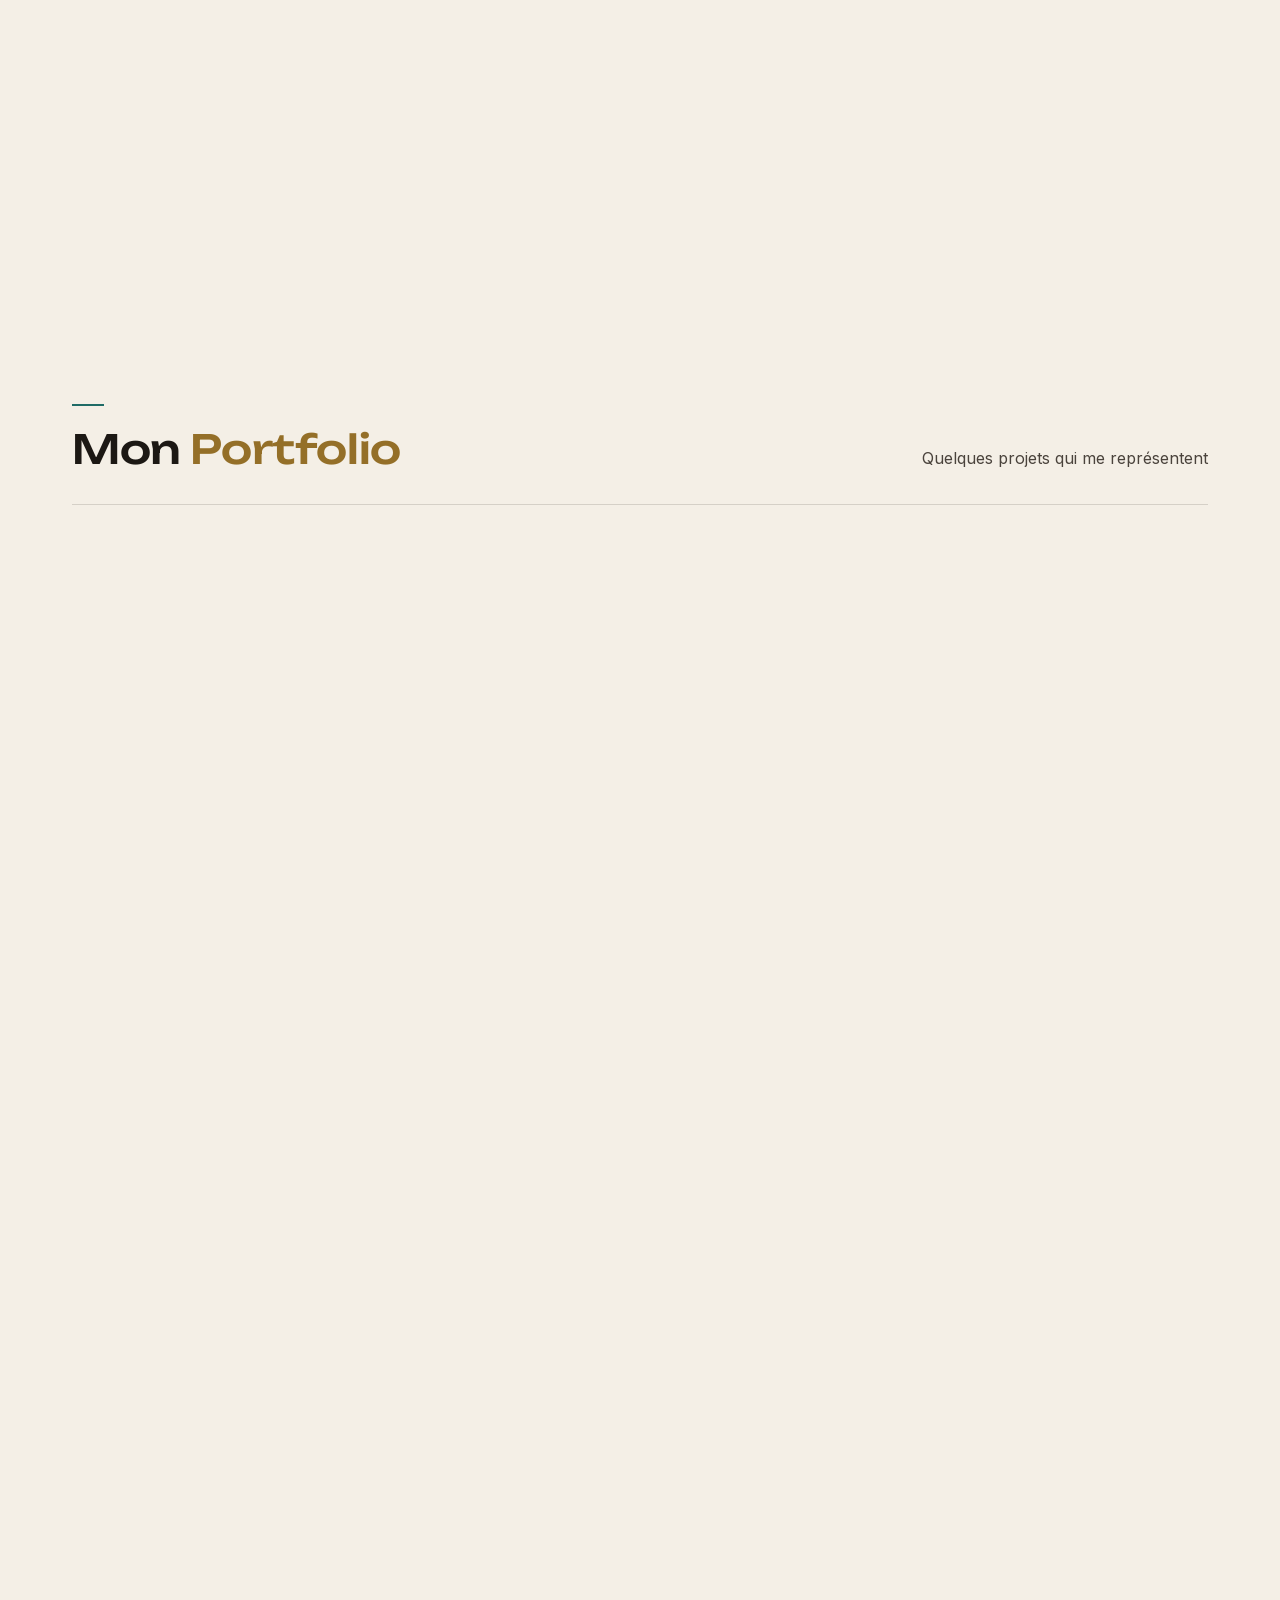
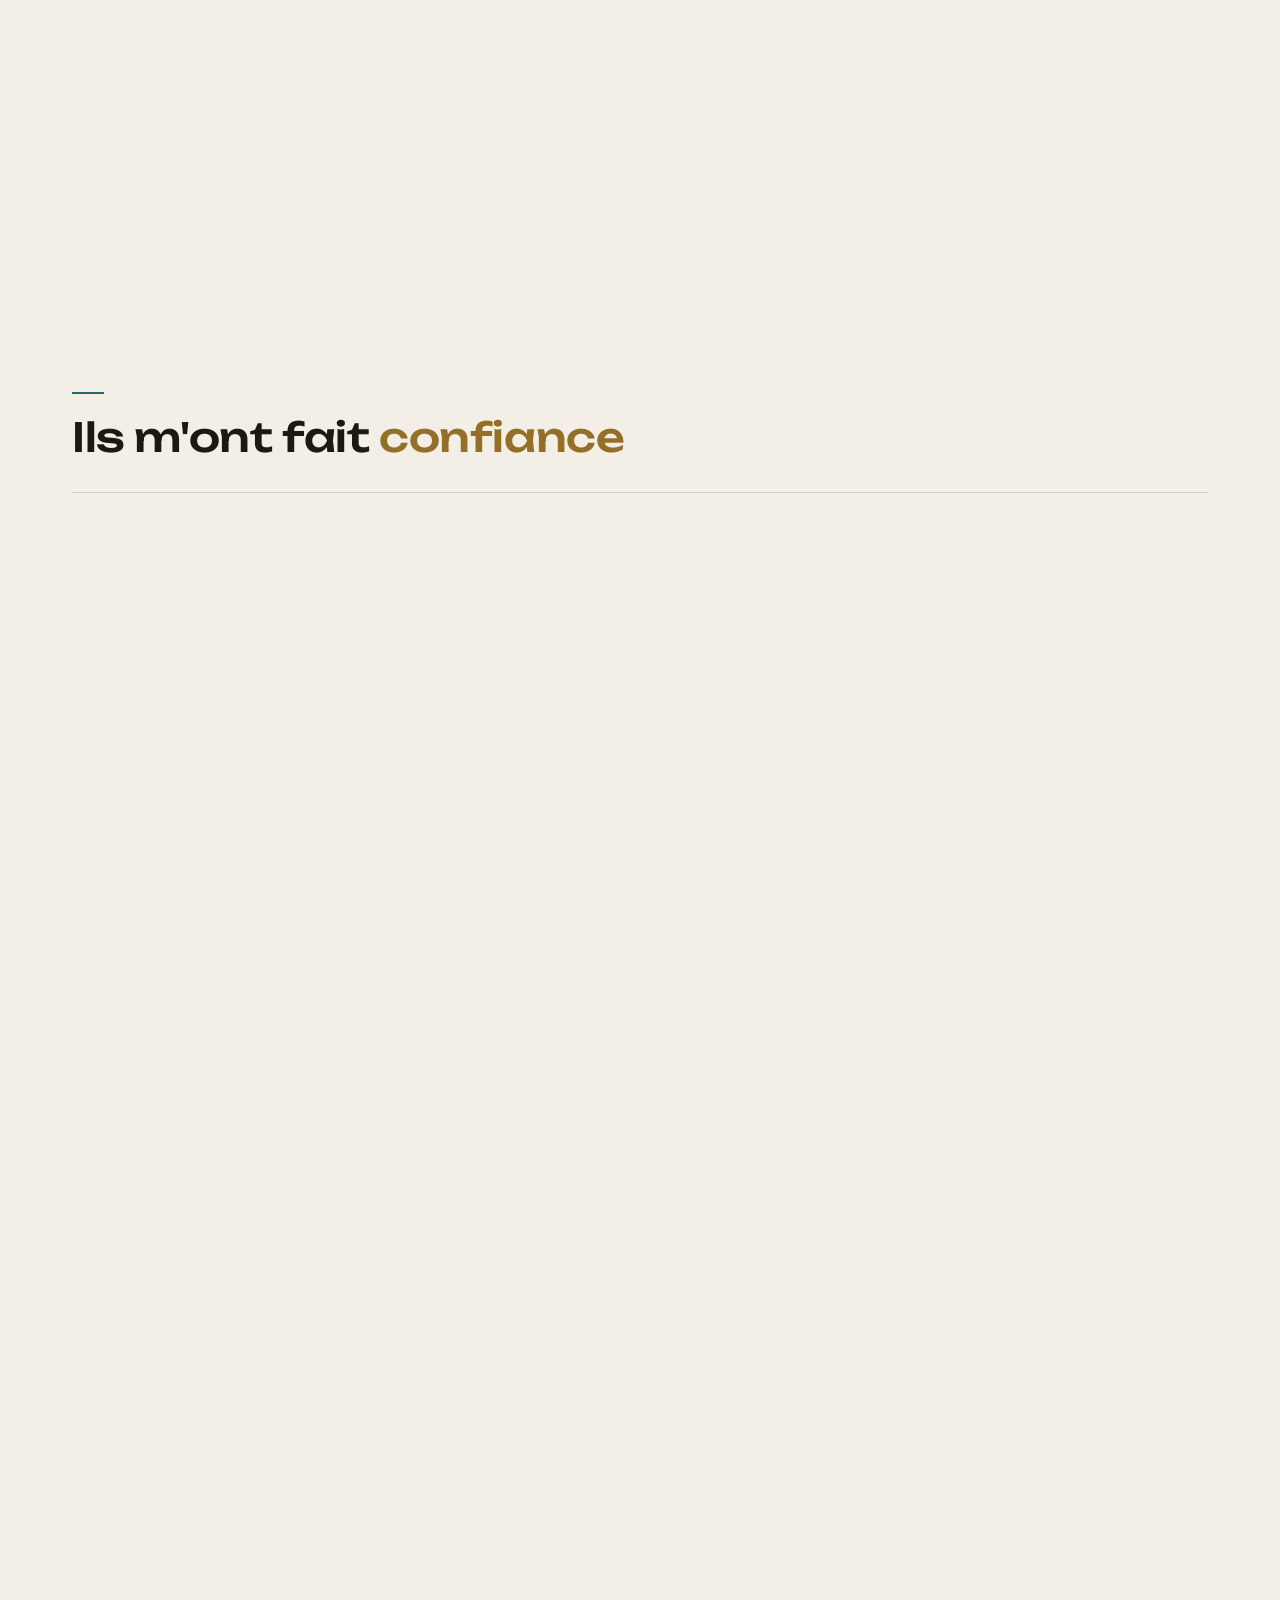
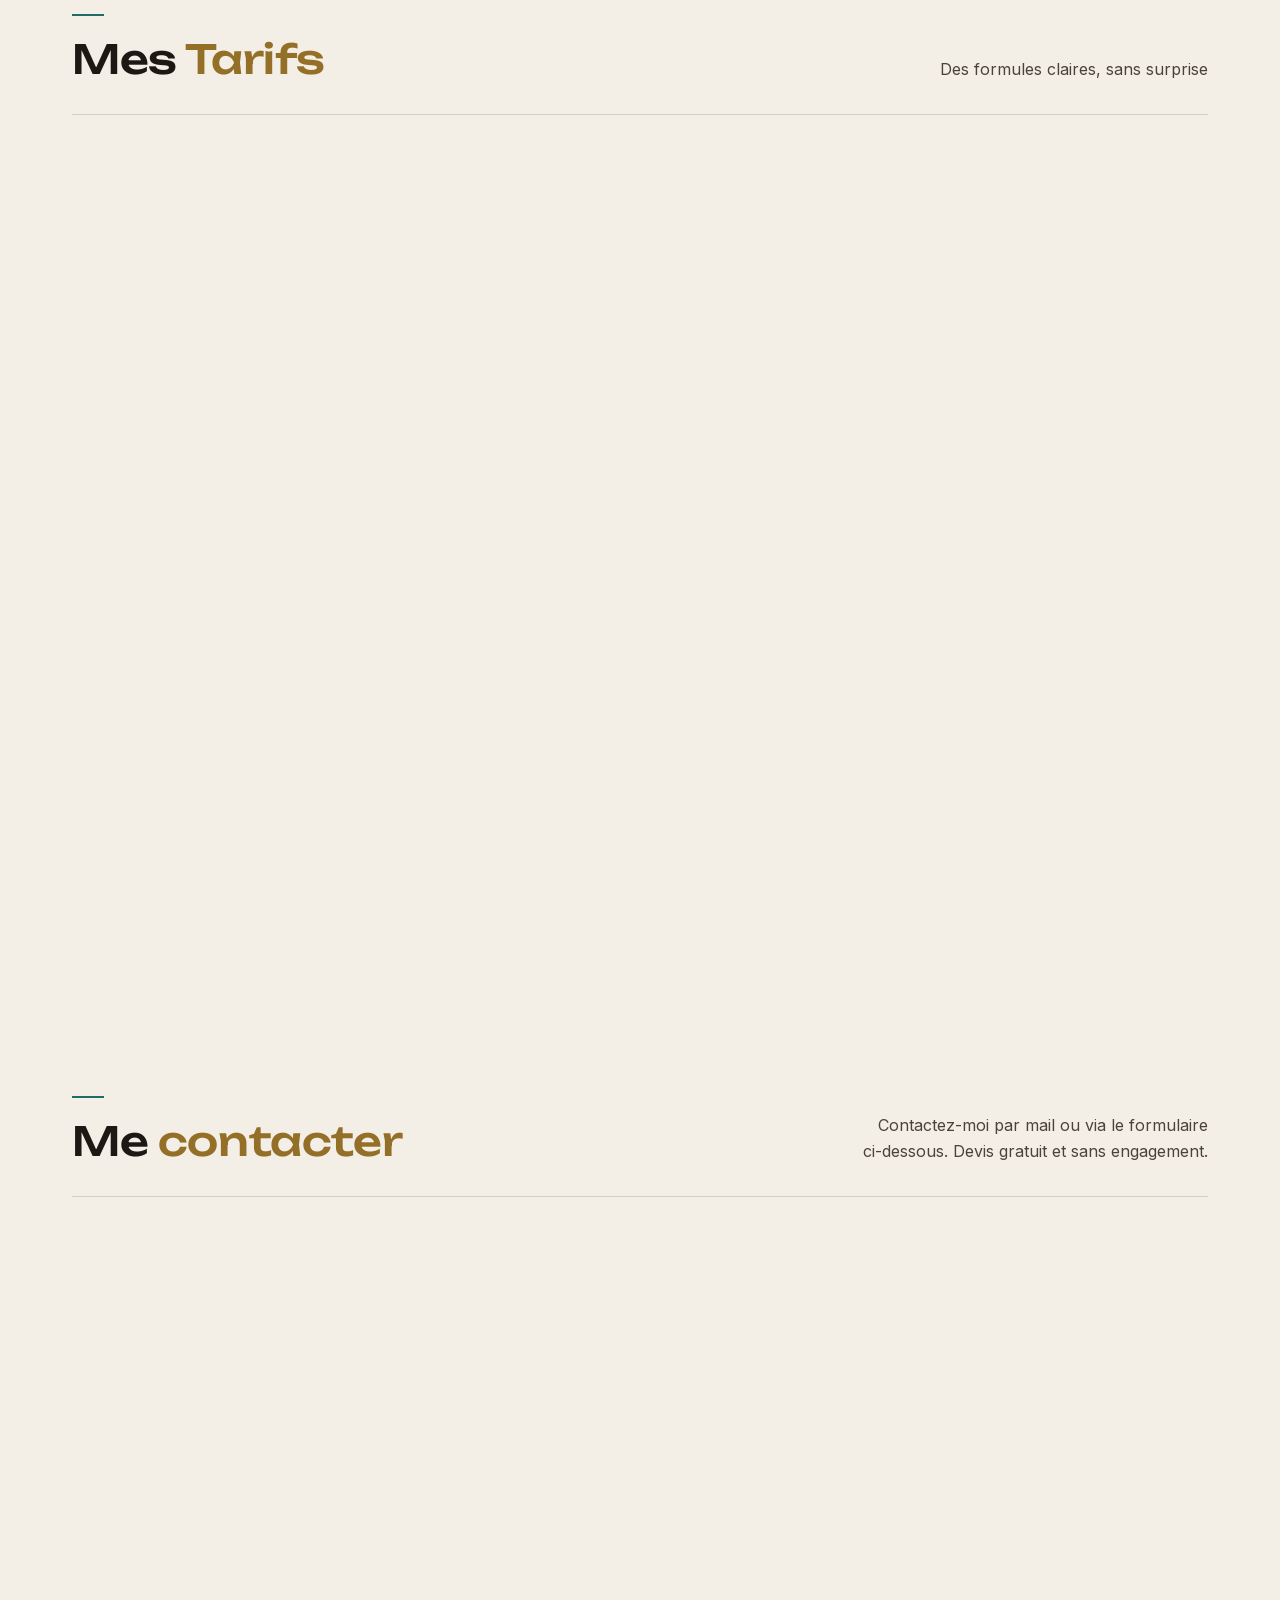
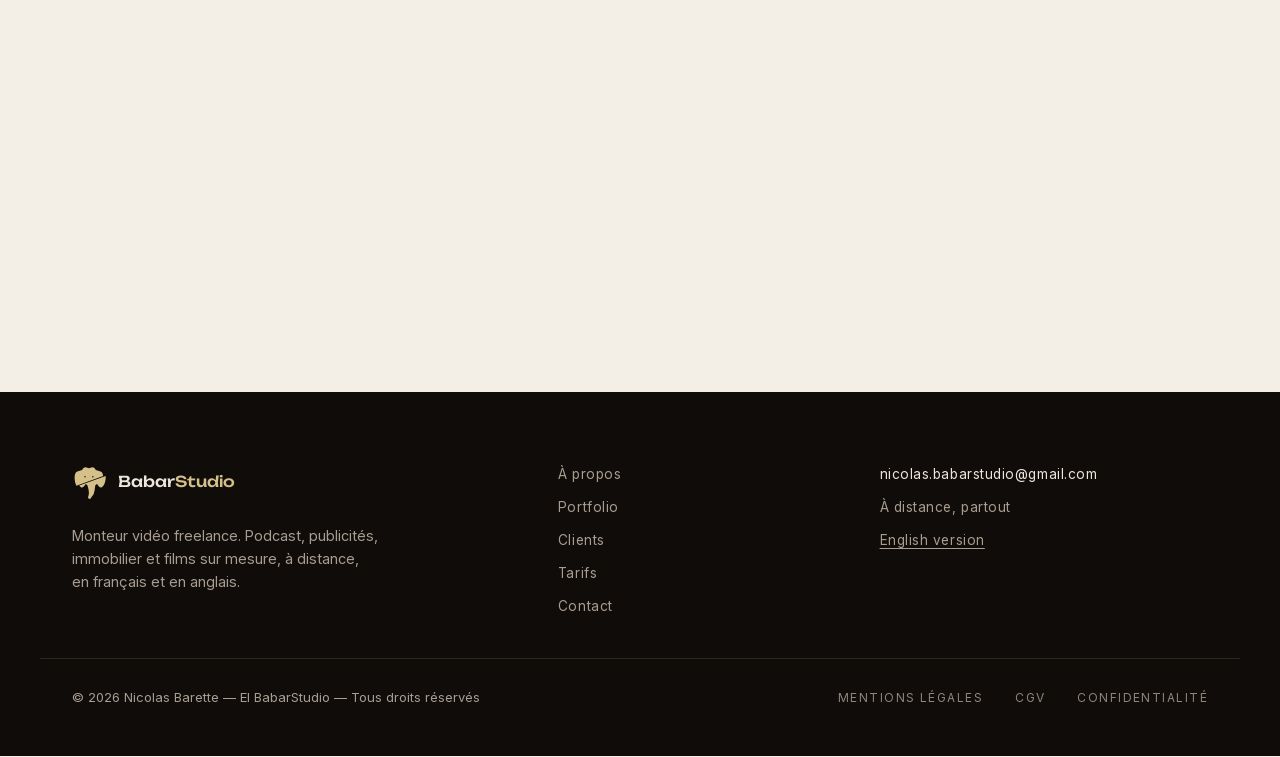
==== commit 92665172: "Add full podcast pack to pricing Episode + trailer + 3 vertical clips at 650 €, shown as a pack stri" ====
--- a/index.html
+++ b/index.html
@@ -538,6 +538,7 @@
               <div class="tarif-line-info"><span class="tarif-line-name">Trailer podcast</span><span class="tarif-line-desc">Choix des passages, dynamisation, b-rolls, effets de zoom, sous-titres personnalisés</span></div>
               <span class="tarif-line-price">125&nbsp;€</span>
             </div>
+            <div class="tarif-pack-row"><span class="tarif-pack-info"><span>Pack podcast complet</span><span class="tarif-pack-desc">Épisode 1&nbsp;h + trailer + 3 extraits verticaux</span></span><span class="pack-price">650&nbsp;€</span></div>
             <div class="tarif-line">
               <div class="tarif-line-info"><span class="tarif-line-name">Vidéo entreprise / pub</span><span class="tarif-line-desc">2 à 5 minutes</span></div>
               <a href="#contact" class="tarif-line-price tarif-devis">Sur devis</a>
--- a/style.css
+++ b/style.css
@@ -1113,6 +1113,21 @@
   font-size: 1rem;
   font-weight: 500;
   color: var(--gold);
+  white-space: nowrap;
+  flex-shrink: 0;
+  margin-left: 1rem;
+}
+/* Pack avec détail du contenu (podcast) : nom au-dessus, contenu en dessous */
+.tarif-pack-info {
+  display: flex;
+  flex-direction: column;
+  gap: 0.2rem;
+}
+.tarif-pack-info > span:first-child { font-weight: 600; }
+.tarif-pack-desc {
+  font-size: 0.75rem;
+  line-height: 1.45;
+  color: var(--text-2);
 }
 
 /* Une phrase centrée, sans encadré : elle n'a pas besoin de boîte */
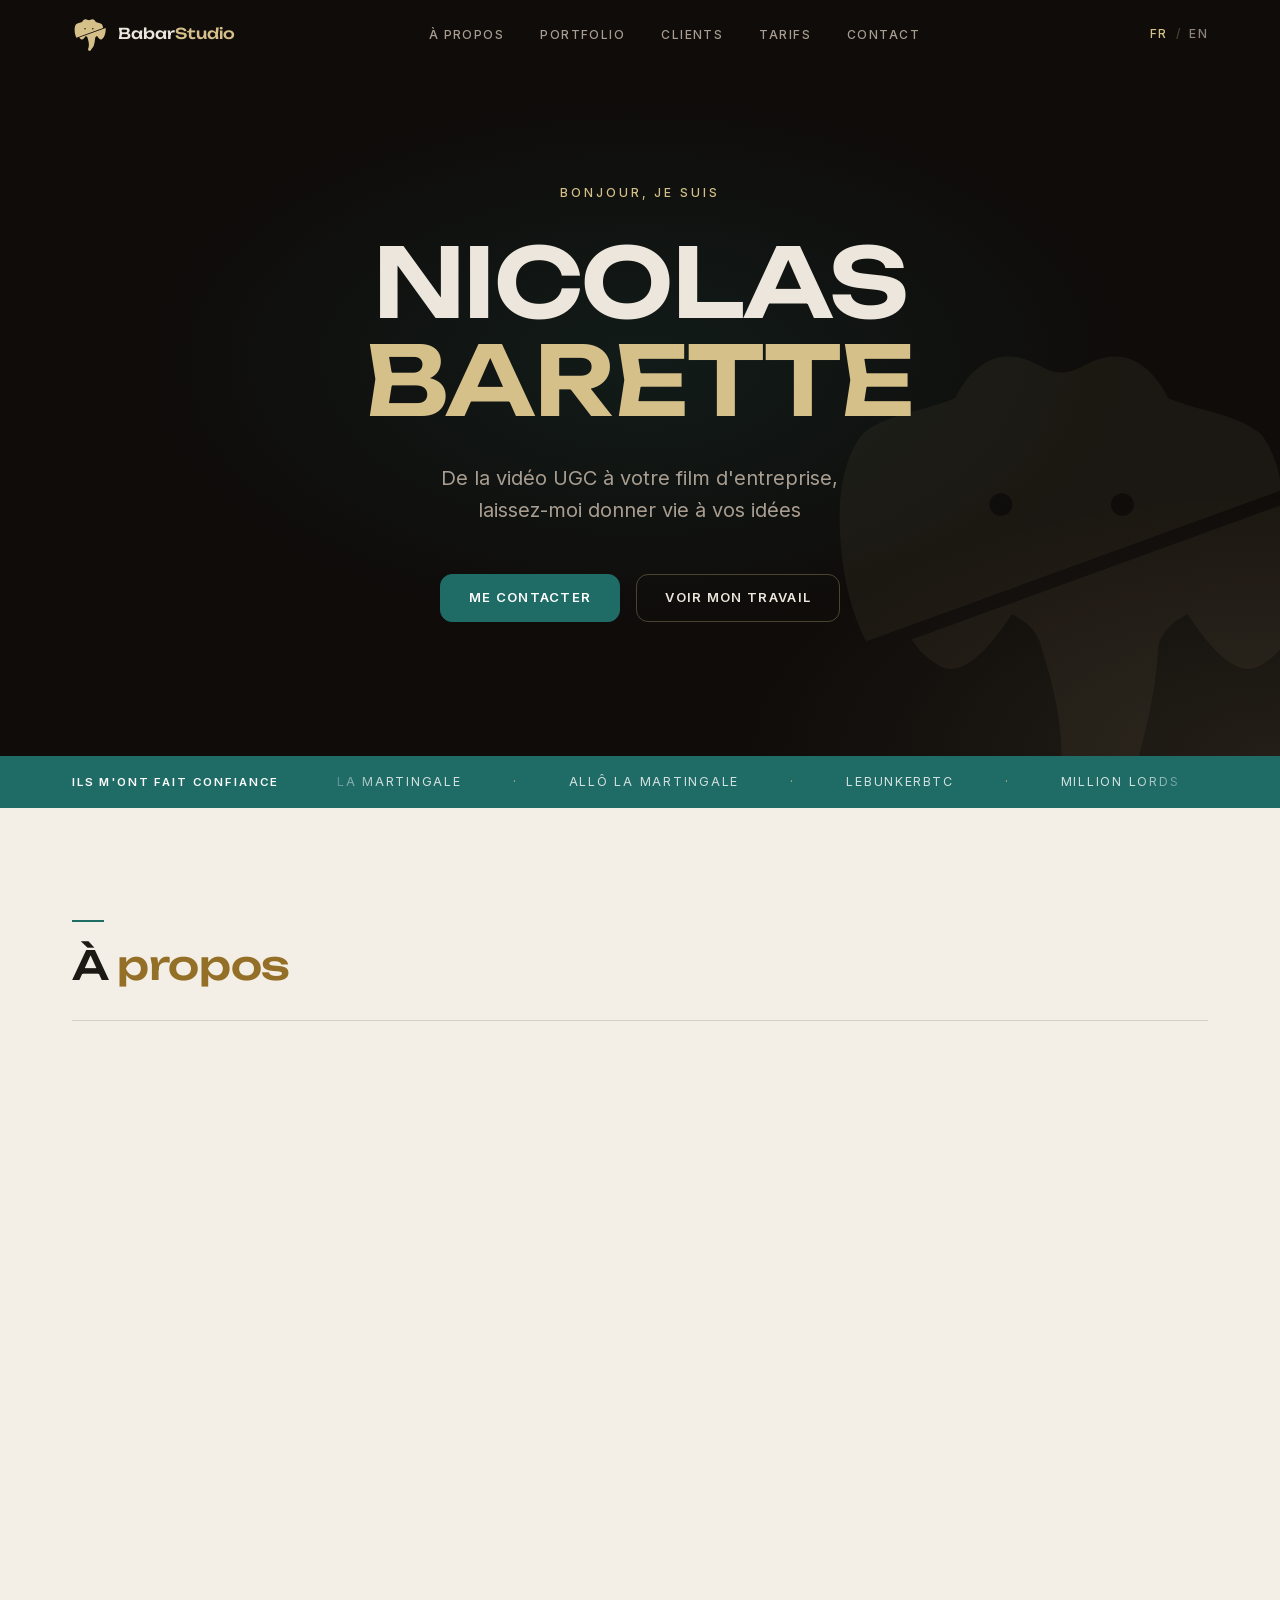
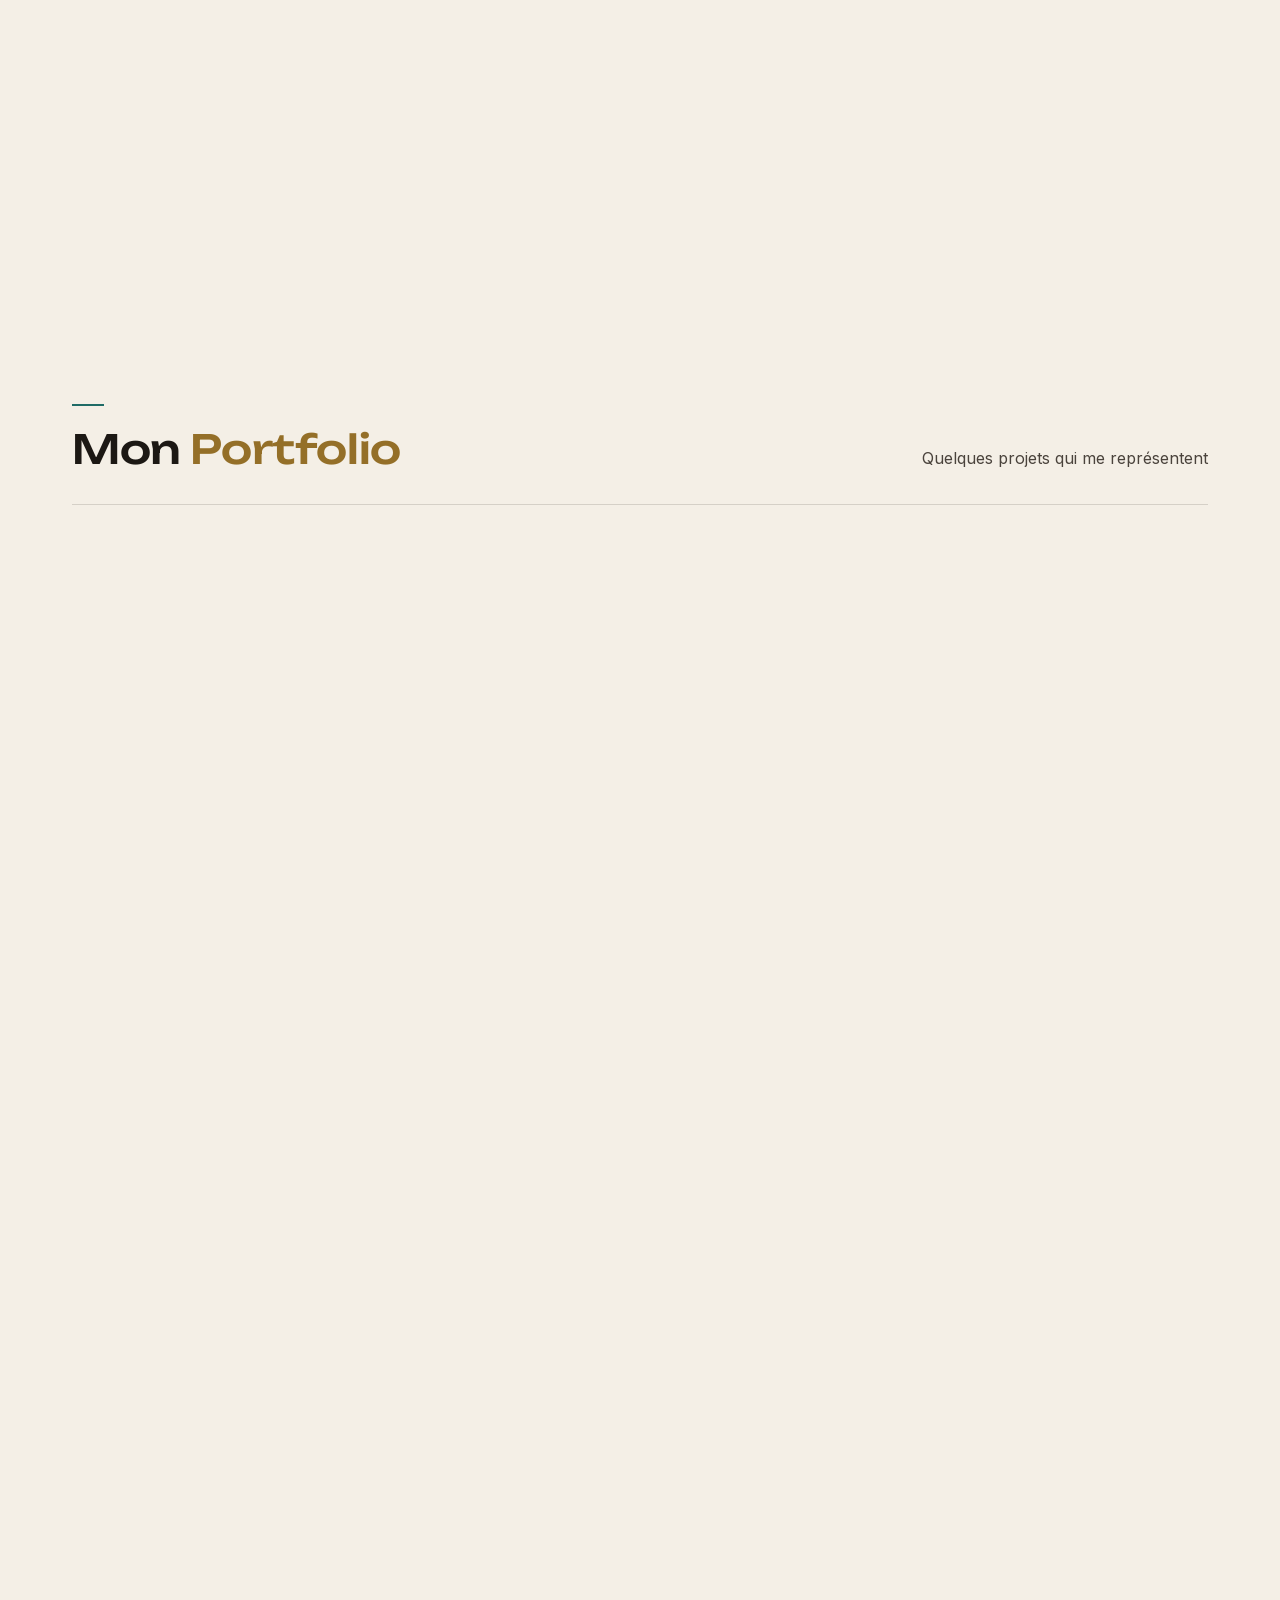
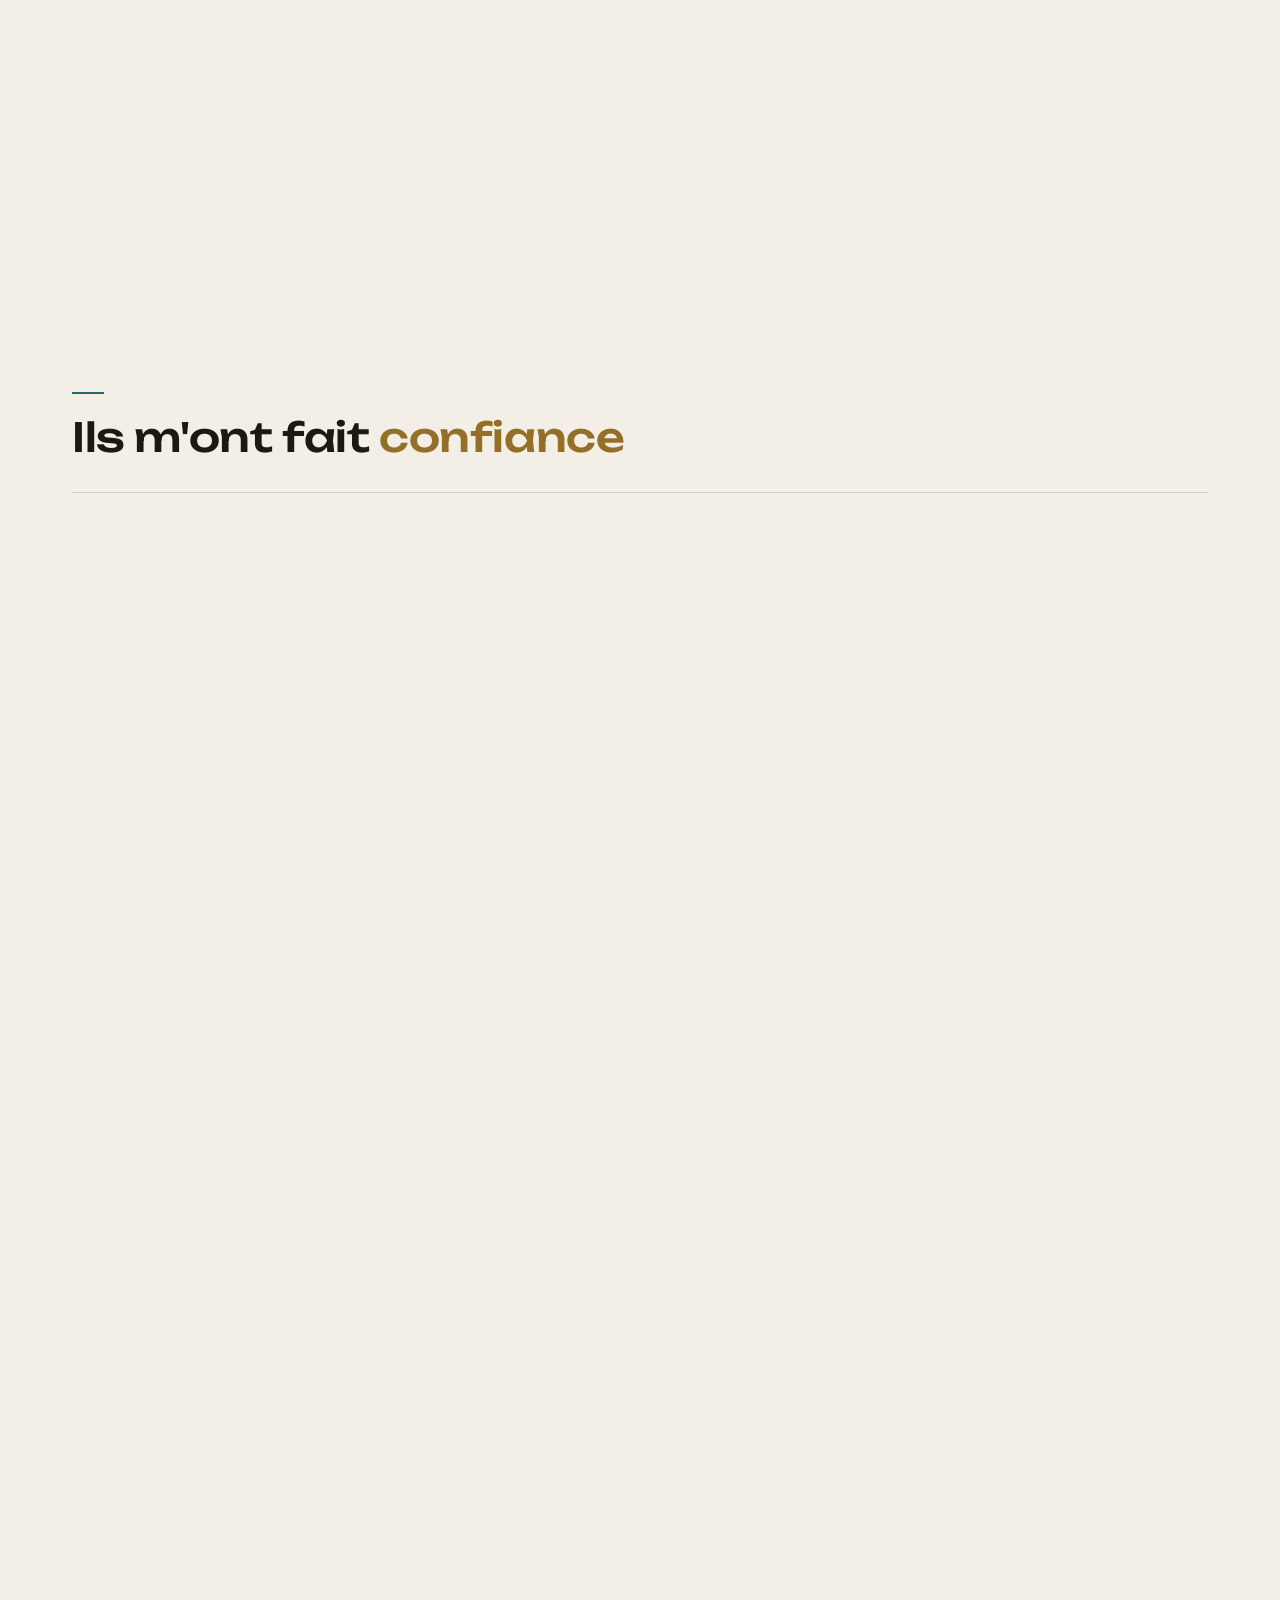
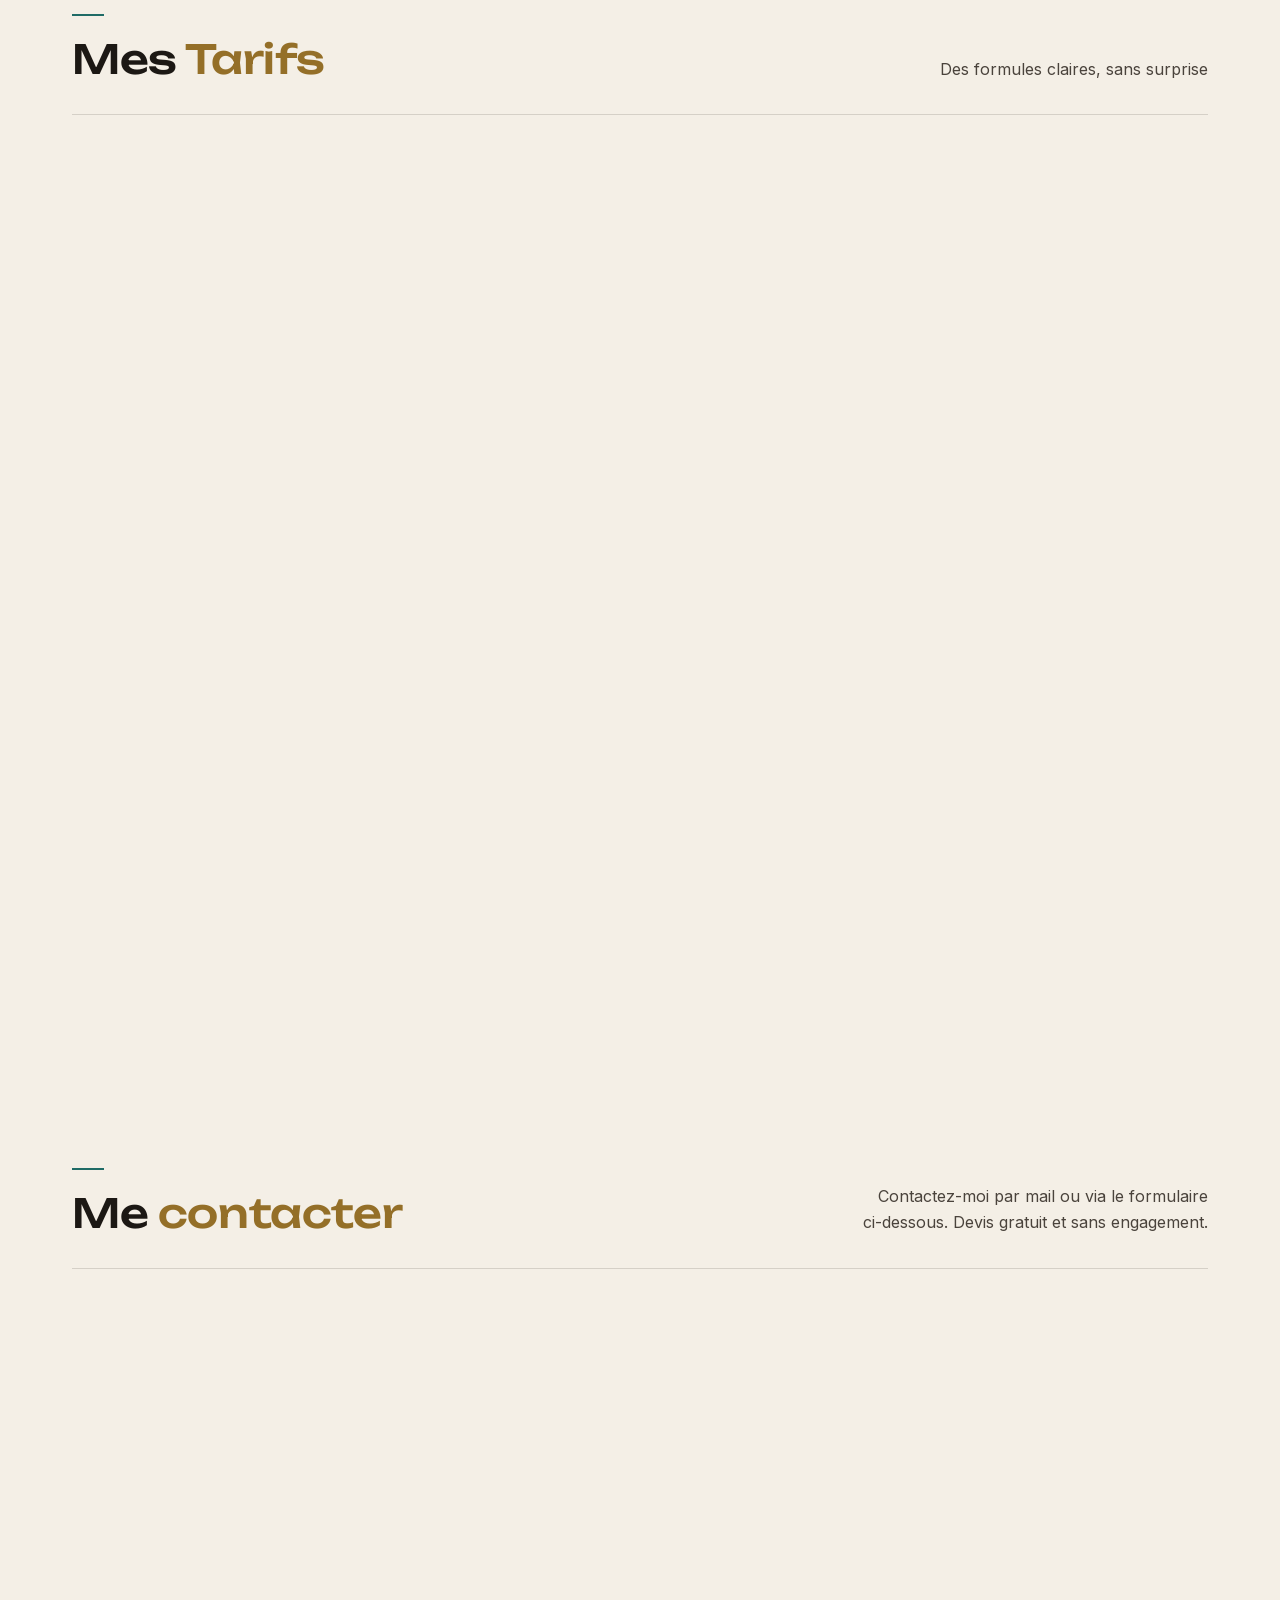
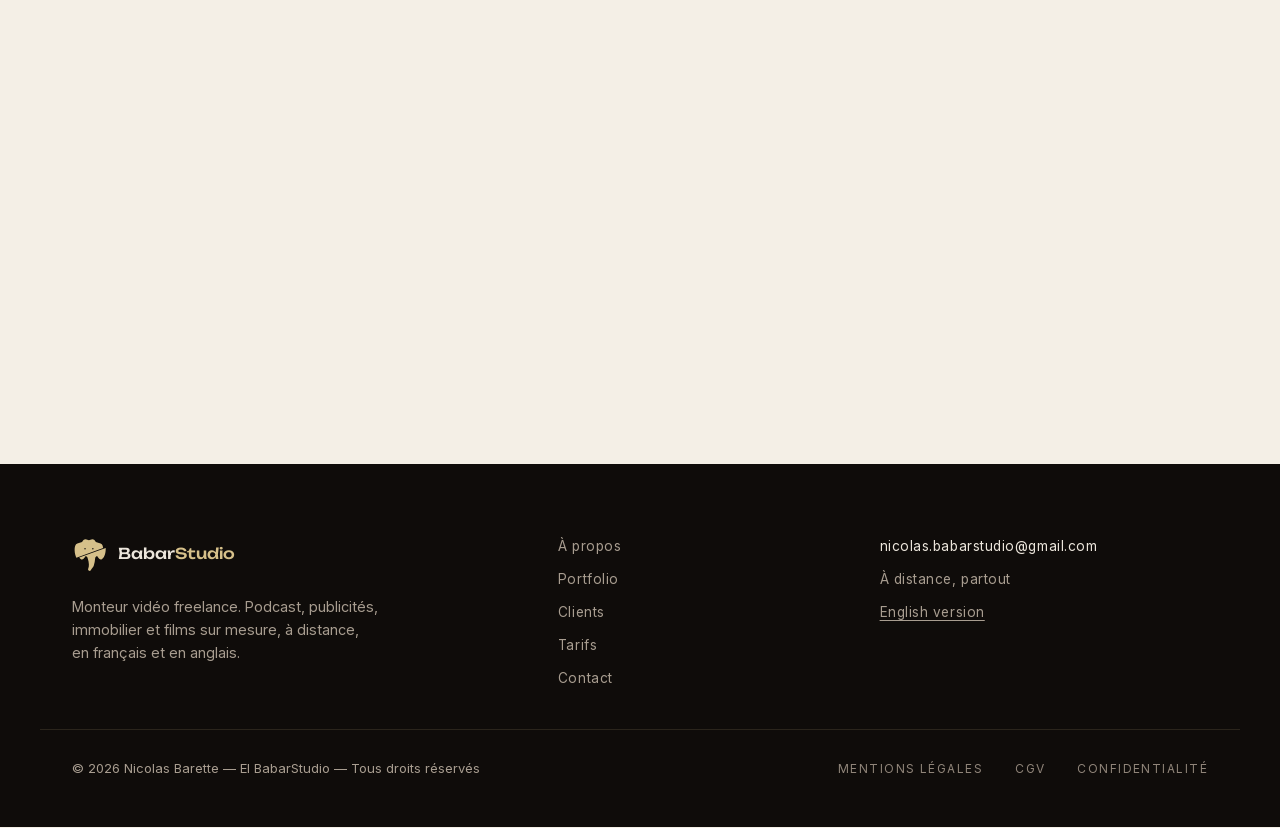
==== commit 3ad86077: "Add episode + trailer podcast pack at 400 € Second pack strip above the full pack, in French and Eng" ====
--- a/index.html
+++ b/index.html
@@ -538,6 +538,7 @@
               <div class="tarif-line-info"><span class="tarif-line-name">Trailer podcast</span><span class="tarif-line-desc">Choix des passages, dynamisation, b-rolls, effets de zoom, sous-titres personnalisés</span></div>
               <span class="tarif-line-price">125&nbsp;€</span>
             </div>
+            <div class="tarif-pack-row"><span class="tarif-pack-info"><span>Pack podcast</span><span class="tarif-pack-desc">Épisode 1&nbsp;h + trailer</span></span><span class="pack-price">400&nbsp;€</span></div>
             <div class="tarif-pack-row"><span class="tarif-pack-info"><span>Pack podcast complet</span><span class="tarif-pack-desc">Épisode 1&nbsp;h + trailer + 3 extraits verticaux</span></span><span class="pack-price">650&nbsp;€</span></div>
             <div class="tarif-line">
               <div class="tarif-line-info"><span class="tarif-line-name">Vidéo entreprise / pub</span><span class="tarif-line-desc">2 à 5 minutes</span></div>
--- a/style.css
+++ b/style.css
@@ -1108,6 +1108,8 @@
   font-size: 0.8125rem;
   color: var(--text);
 }
+/* Deux packs qui se suivent (podcast) : un petit espace entre les deux bandes */
+.tarif-pack-row + .tarif-pack-row { margin-top: 0.5rem; }
 .tarif-pack-row .pack-price {
   font-family: var(--font-display);
   font-size: 1rem;
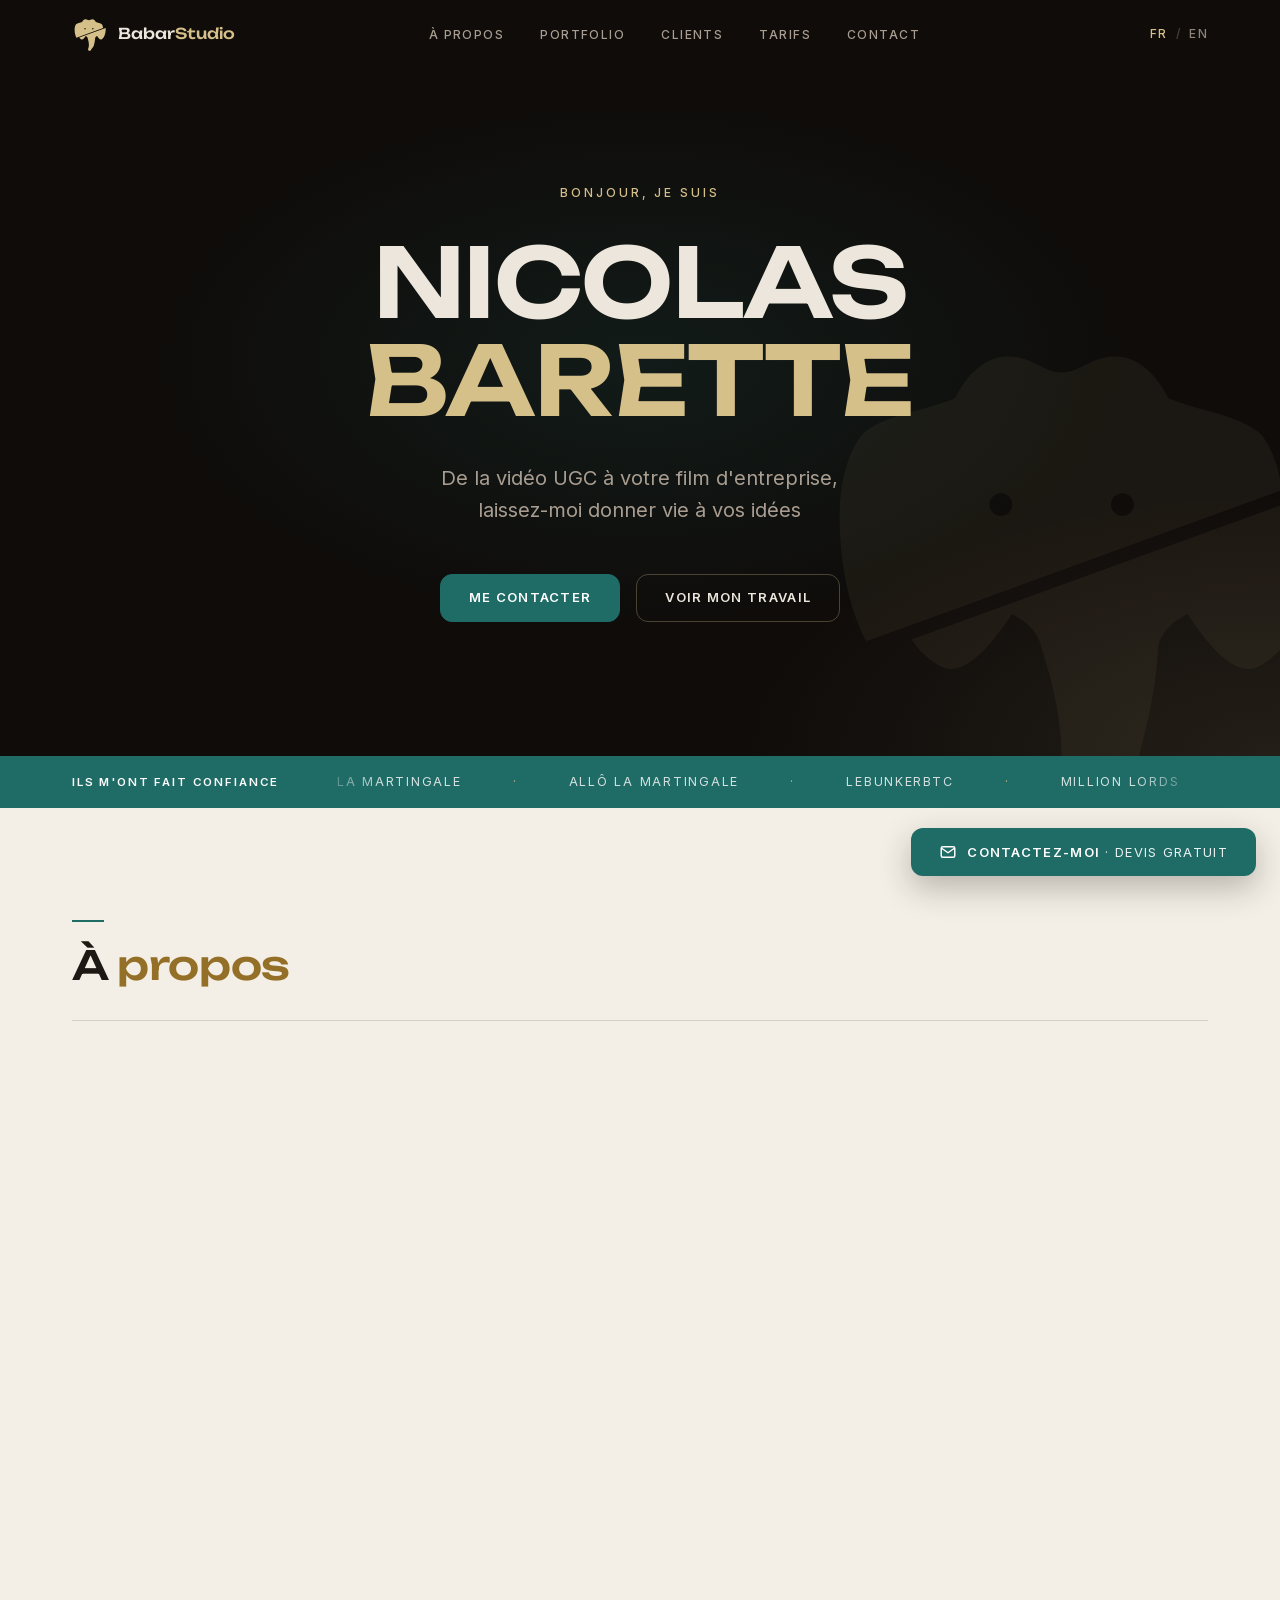
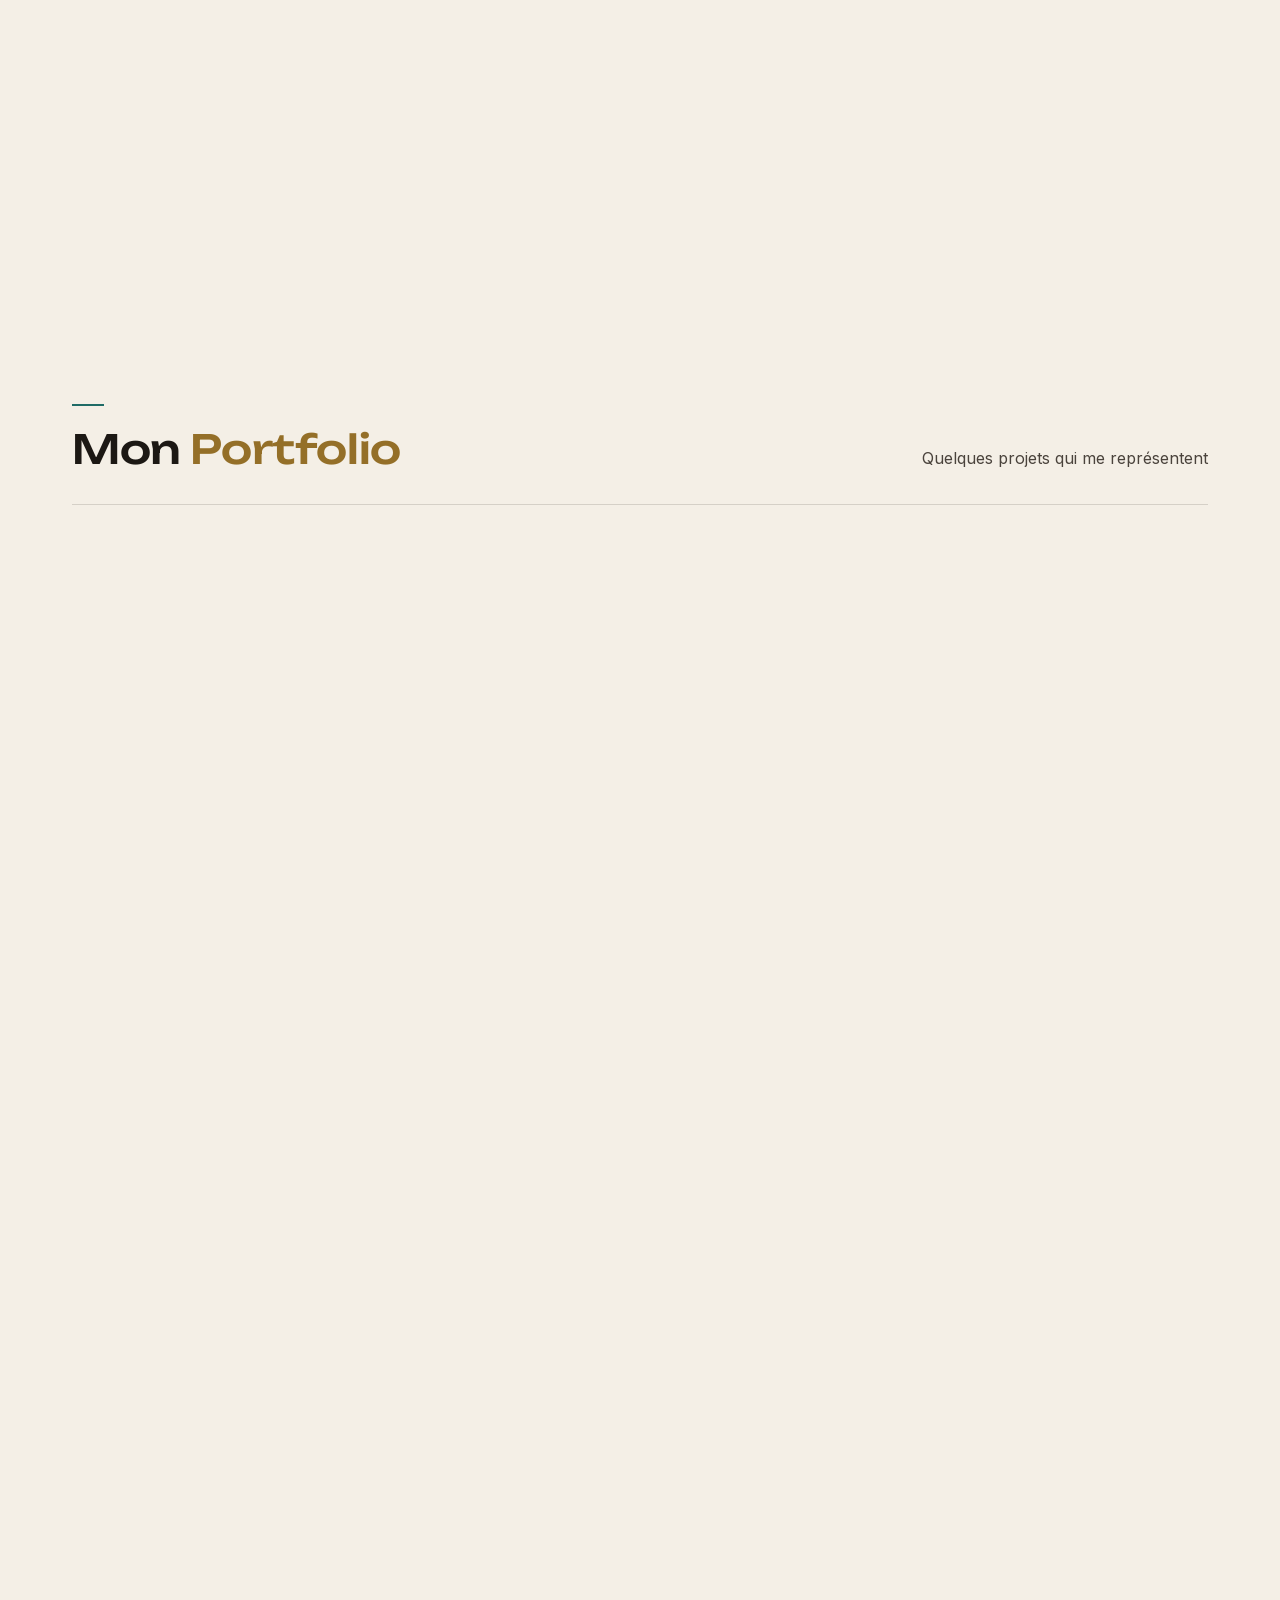
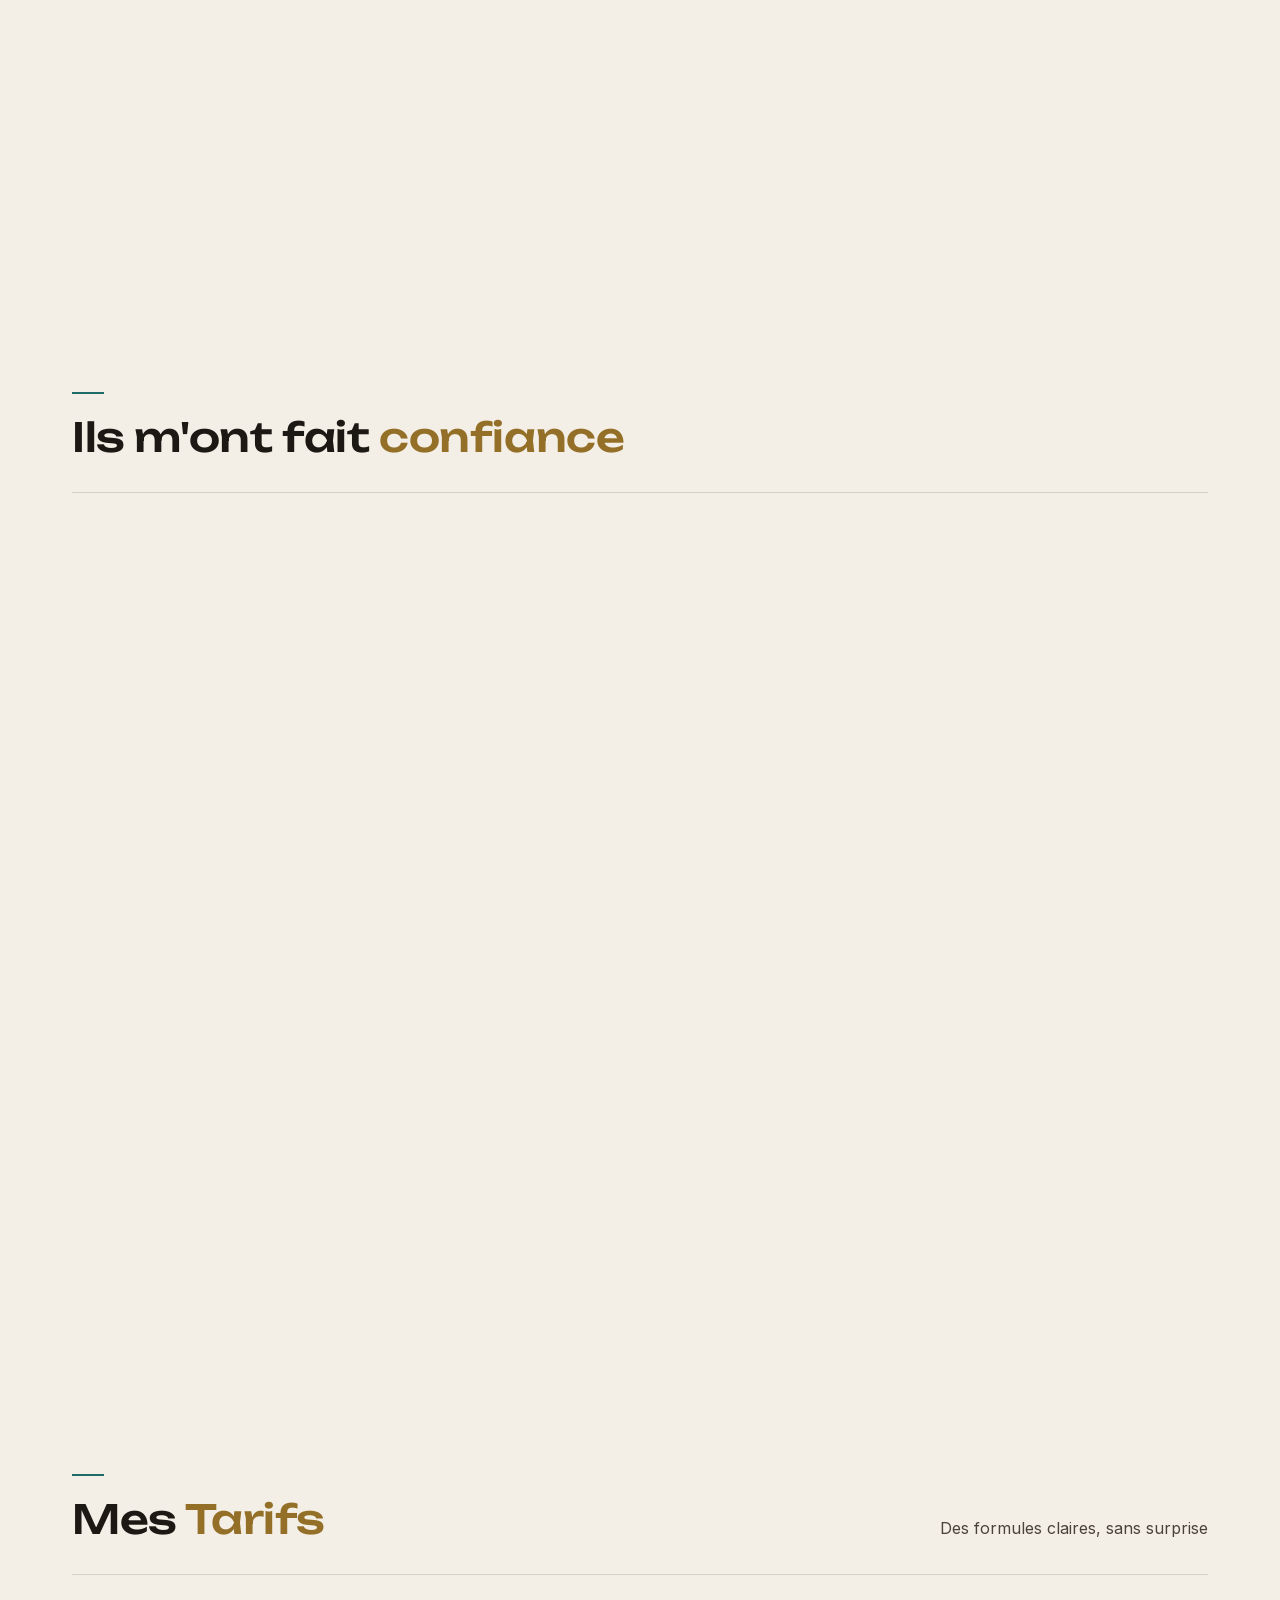
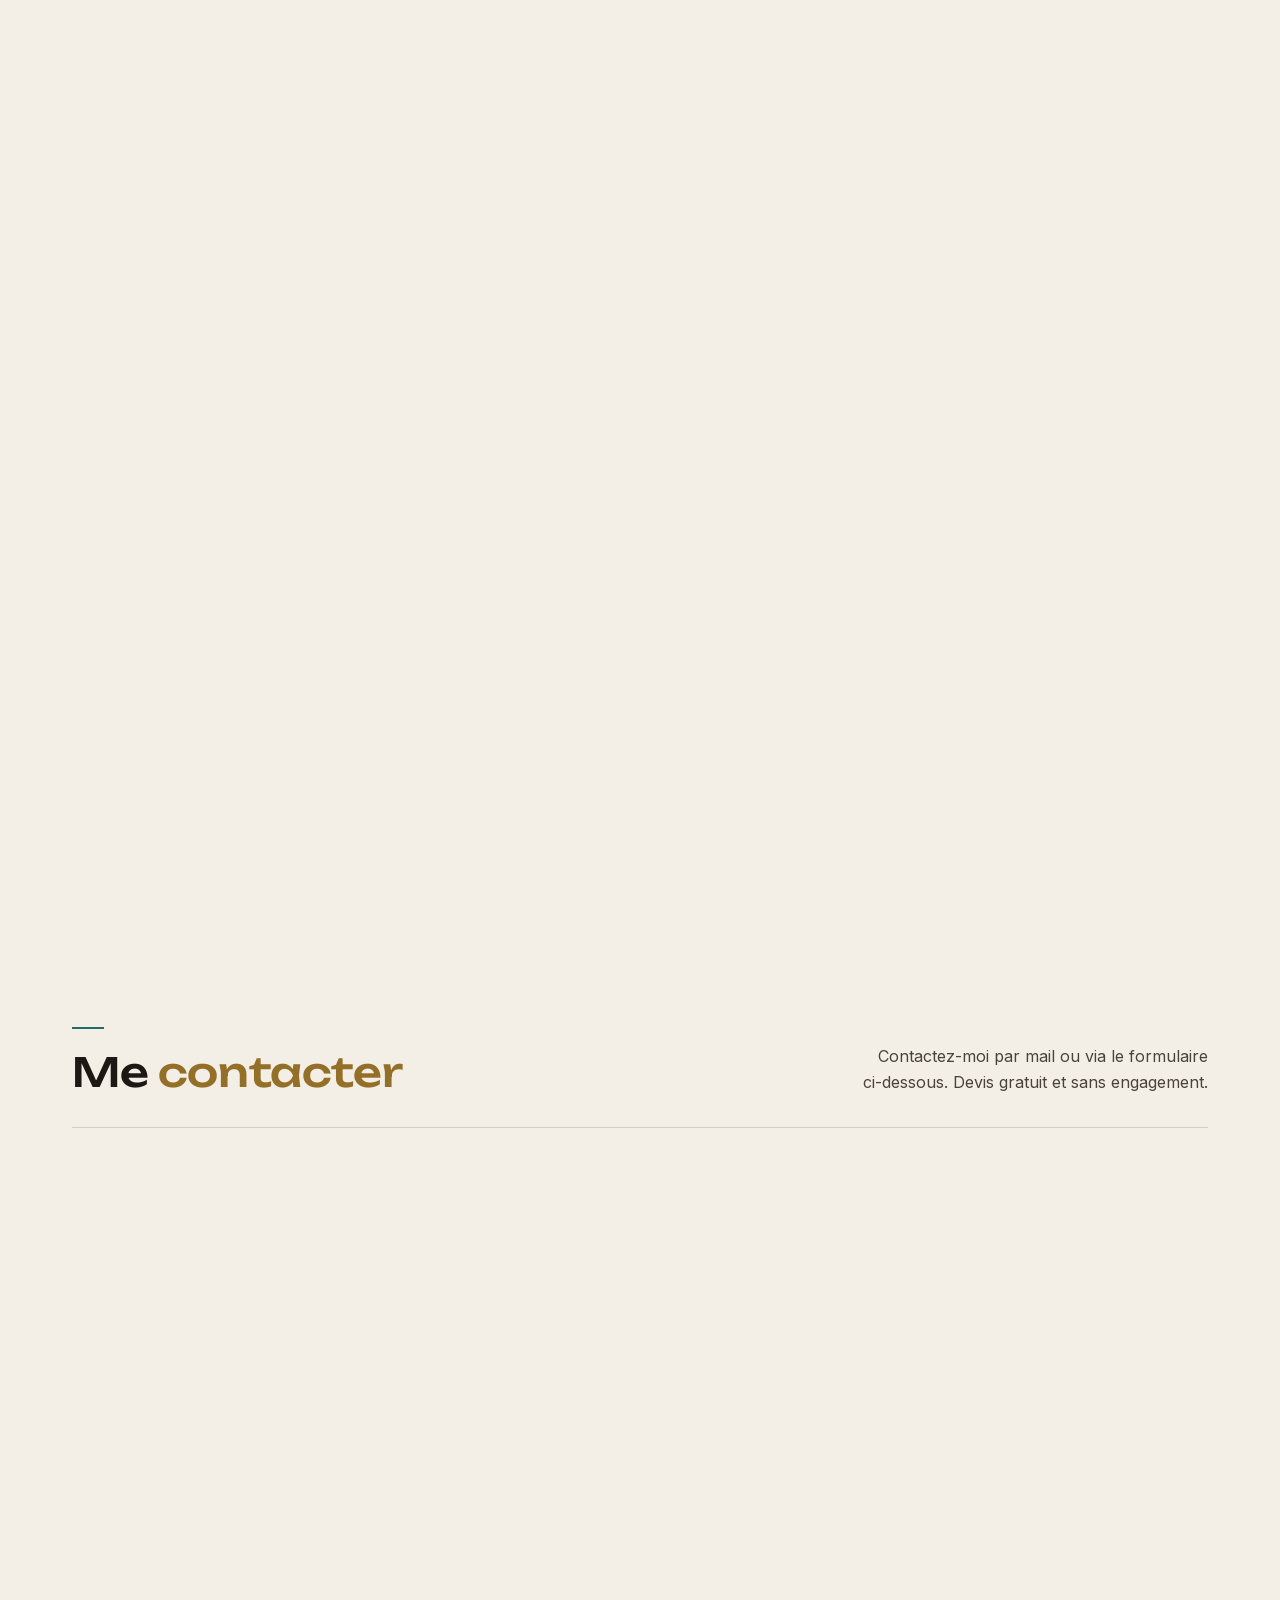
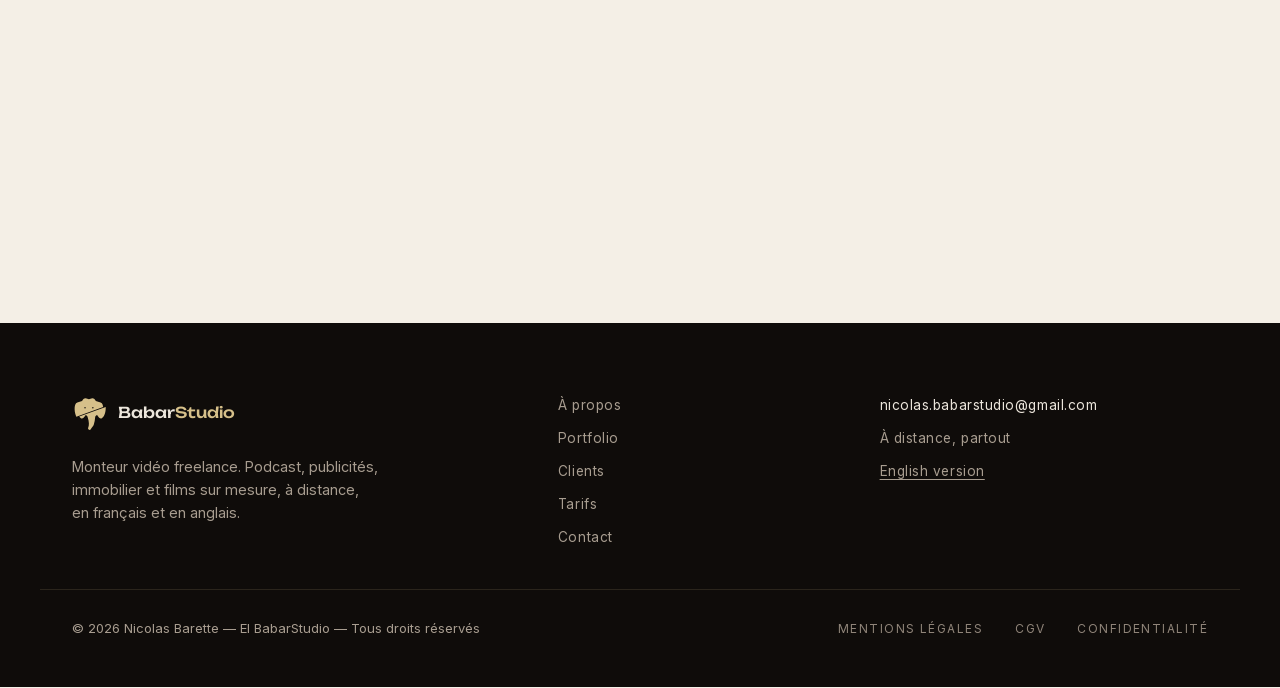
==== commit 8ad05703: "Add Lhou's video testimonial (La Martingale) Second self-hosted client review next to Gégé's: the up" ====
--- a/index.html
+++ b/index.html
@@ -458,25 +458,45 @@
       <div class="section-head">
         <h2 class="section-title">Ils m'ont fait <span class="neon-text">confiance</span></h2>
       </div>
-      <!-- Avis client en vidéo, hébergé sur le site (aucune requête vers YouTube) -->
-      <figure class="testimonial reveal">
-        <div class="video-card vertical-card testimonial-card" data-video-src="videos/temoignage-lebunkerbtc.mp4" role="button" tabindex="0" aria-label="Lire l'avis client en vidéo : Gégé, LeBunkerBTC">
-          <div class="video-thumb">
-            <img class="video-thumb-img" src="videos/temoignage-lebunkerbtc.jpg" alt="" width="540" height="960" loading="lazy" decoding="async">
-            <div class="thumb-overlay">
-              <span class="play-btn" aria-hidden="true">
-                <svg viewBox="0 0 24 24"><polygon points="5,3 19,12 5,21"/></svg>
-              </span>
-            </div>
-          </div>
-        </div>
-        <figcaption class="testimonial-body">
-          <span class="chip testimonial-chip">Avis client</span>
-          <strong class="testimonial-name">Gégé</strong>
-          <p class="testimonial-type">Chaîne YouTube LeBunkerBTC — crypto &amp; Bitcoin</p>
-          <p class="testimonial-note">Son retour en vidéo sur notre collaboration (22&nbsp;s).</p>
-        </figcaption>
-      </figure>
+      <!-- Avis clients en vidéo, hébergés sur le site (aucune requête vers YouTube) -->
+      <div class="testimonials">
+        <figure class="testimonial reveal">
+          <div class="video-card vertical-card testimonial-card" data-video-src="videos/temoignage-lamartingale.mp4" role="button" tabindex="0" aria-label="Lire l'avis client en vidéo : Lhou, La Martingale">
+            <div class="video-thumb">
+              <img class="video-thumb-img" src="videos/temoignage-lamartingale.jpg" alt="" width="540" height="960" loading="lazy" decoding="async">
+              <div class="thumb-overlay">
+                <span class="play-btn" aria-hidden="true">
+                  <svg viewBox="0 0 24 24"><polygon points="5,3 19,12 5,21"/></svg>
+                </span>
+              </div>
+            </div>
+          </div>
+          <figcaption class="testimonial-body">
+            <span class="chip testimonial-chip">Avis client</span>
+            <strong class="testimonial-name">Lhou</strong>
+            <p class="testimonial-type">Productrice des podcasts La Martingale et Vivement la reprise</p>
+            <p class="testimonial-note">Son retour en vidéo sur notre collaboration (19&nbsp;s).</p>
+          </figcaption>
+        </figure>
+        <figure class="testimonial reveal">
+          <div class="video-card vertical-card testimonial-card" data-video-src="videos/temoignage-lebunkerbtc.mp4" role="button" tabindex="0" aria-label="Lire l'avis client en vidéo : Gégé, LeBunkerBTC">
+            <div class="video-thumb">
+              <img class="video-thumb-img" src="videos/temoignage-lebunkerbtc.jpg" alt="" width="540" height="960" loading="lazy" decoding="async">
+              <div class="thumb-overlay">
+                <span class="play-btn" aria-hidden="true">
+                  <svg viewBox="0 0 24 24"><polygon points="5,3 19,12 5,21"/></svg>
+                </span>
+              </div>
+            </div>
+          </div>
+          <figcaption class="testimonial-body">
+            <span class="chip testimonial-chip">Avis client</span>
+            <strong class="testimonial-name">Gégé</strong>
+            <p class="testimonial-type">Chaîne YouTube LeBunkerBTC — crypto &amp; Bitcoin</p>
+            <p class="testimonial-note">Son retour en vidéo sur notre collaboration (22&nbsp;s).</p>
+          </figcaption>
+        </figure>
+      </div>
       <div class="clients-grid reveal">
         <div class="client-card"><p class="client-name">Dream of Farm</p><p class="client-type">Location saisonnière</p></div>
         <div class="client-card"><p class="client-name">LeBunkerBTC</p><p class="client-type">Crypto &amp; Bitcoin</p></div>
--- a/style.css
+++ b/style.css
@@ -866,18 +866,26 @@
 }
 
 /* ------------------------------------------------------------
-   Avis client en vidéo (section « Ils m'ont fait confiance »)
-   Un seul bloc sombre, sur toute la largeur du conteneur : la vignette et
-   le texte vivent dans la même bande (la carte vidéo n'a ni fond ni filet
-   propres, pour ne pas empiler deux surfaces sombres). La grille des
-   clients suit à 2,5 rem : bande + grille se lisent comme un seul objet.
+   Avis clients en vidéo (section « Ils m'ont fait confiance »)
+   Une bande sombre par avis : la vignette et le texte vivent dans la même
+   bande (la carte vidéo n'a ni fond ni filet propres, pour ne pas empiler
+   deux surfaces sombres). Les bandes s'empilent, puis se placent côte à
+   côte sur grand écran. La grille des clients suit à 2,5 rem : bandes +
+   grille se lisent comme un seul objet.
 ------------------------------------------------------------ */
+.testimonials {
+  display: grid;
+  grid-template-columns: 1fr;
+  gap: 1.25rem;
+  margin: 0 0 2.5rem;
+}
+
 .testimonial {
   display: grid;
   grid-template-columns: 230px minmax(0, 1fr);
   align-items: center;
   gap: 3rem;
-  margin: 0 0 2.5rem;
+  margin: 0;
   padding: 2rem 3rem 2rem 2rem;
   background: var(--surface);
   border: 1px solid var(--line);
@@ -919,6 +927,22 @@
   font-size: 1rem;
   line-height: 1.6;
   color: var(--text);
+}
+
+/* Deux avis côte à côte dès qu'il y a la place : vignette plus petite,
+   texte plus serré, pour que chaque bande garde un bloc de texte lisible.
+   (Placé après les règles de base, qu'il doit pouvoir remplacer.) */
+@media (min-width: 1024px) {
+  .testimonials { grid-template-columns: 1fr 1fr; gap: 1.5rem; }
+  .testimonial {
+    grid-template-columns: 160px minmax(0, 1fr);
+    gap: 1.75rem;
+    padding: 1.5rem 1.75rem 1.5rem 1.5rem;
+  }
+  .testimonial-card { width: 160px; }
+  .testimonial-chip { margin-bottom: 1rem; }
+  .testimonial-name { font-size: 1.125rem; }
+  .testimonial-note { font-size: 0.9375rem; }
 }
 
 /* ============================================================
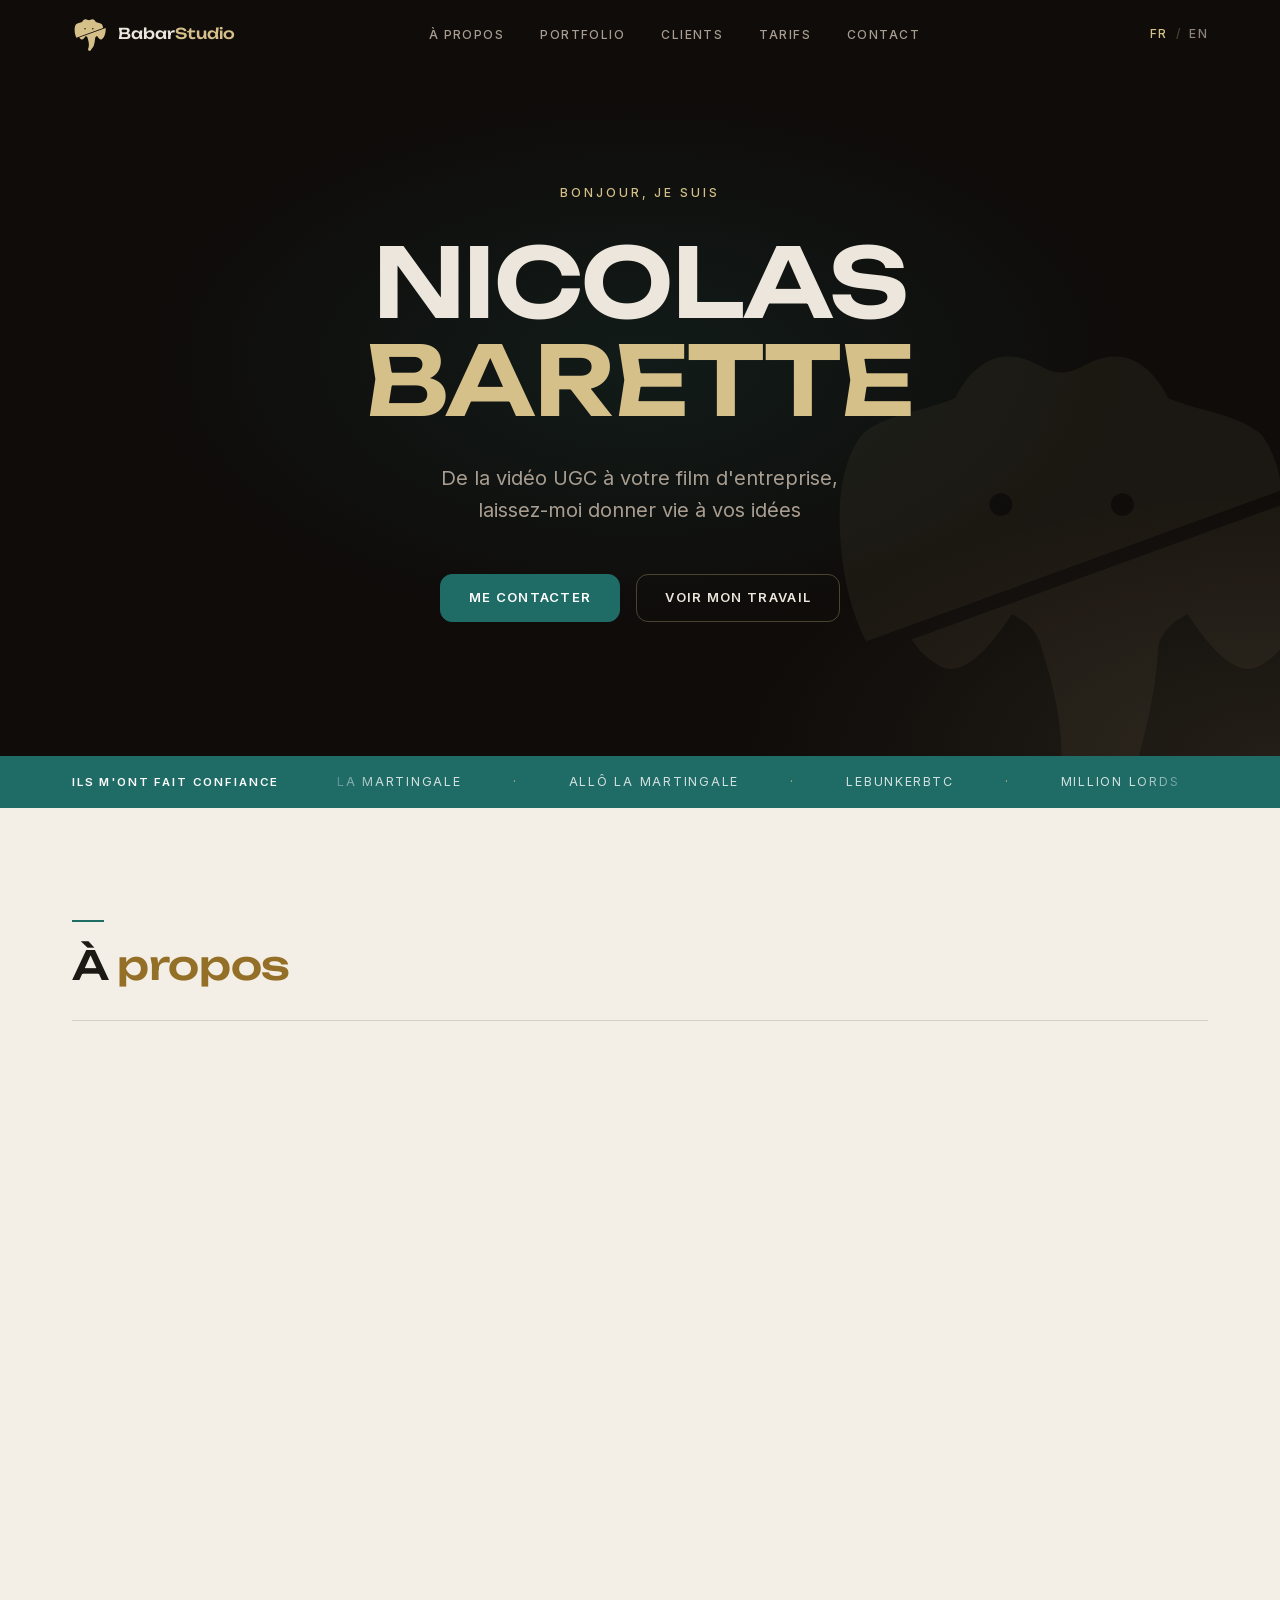
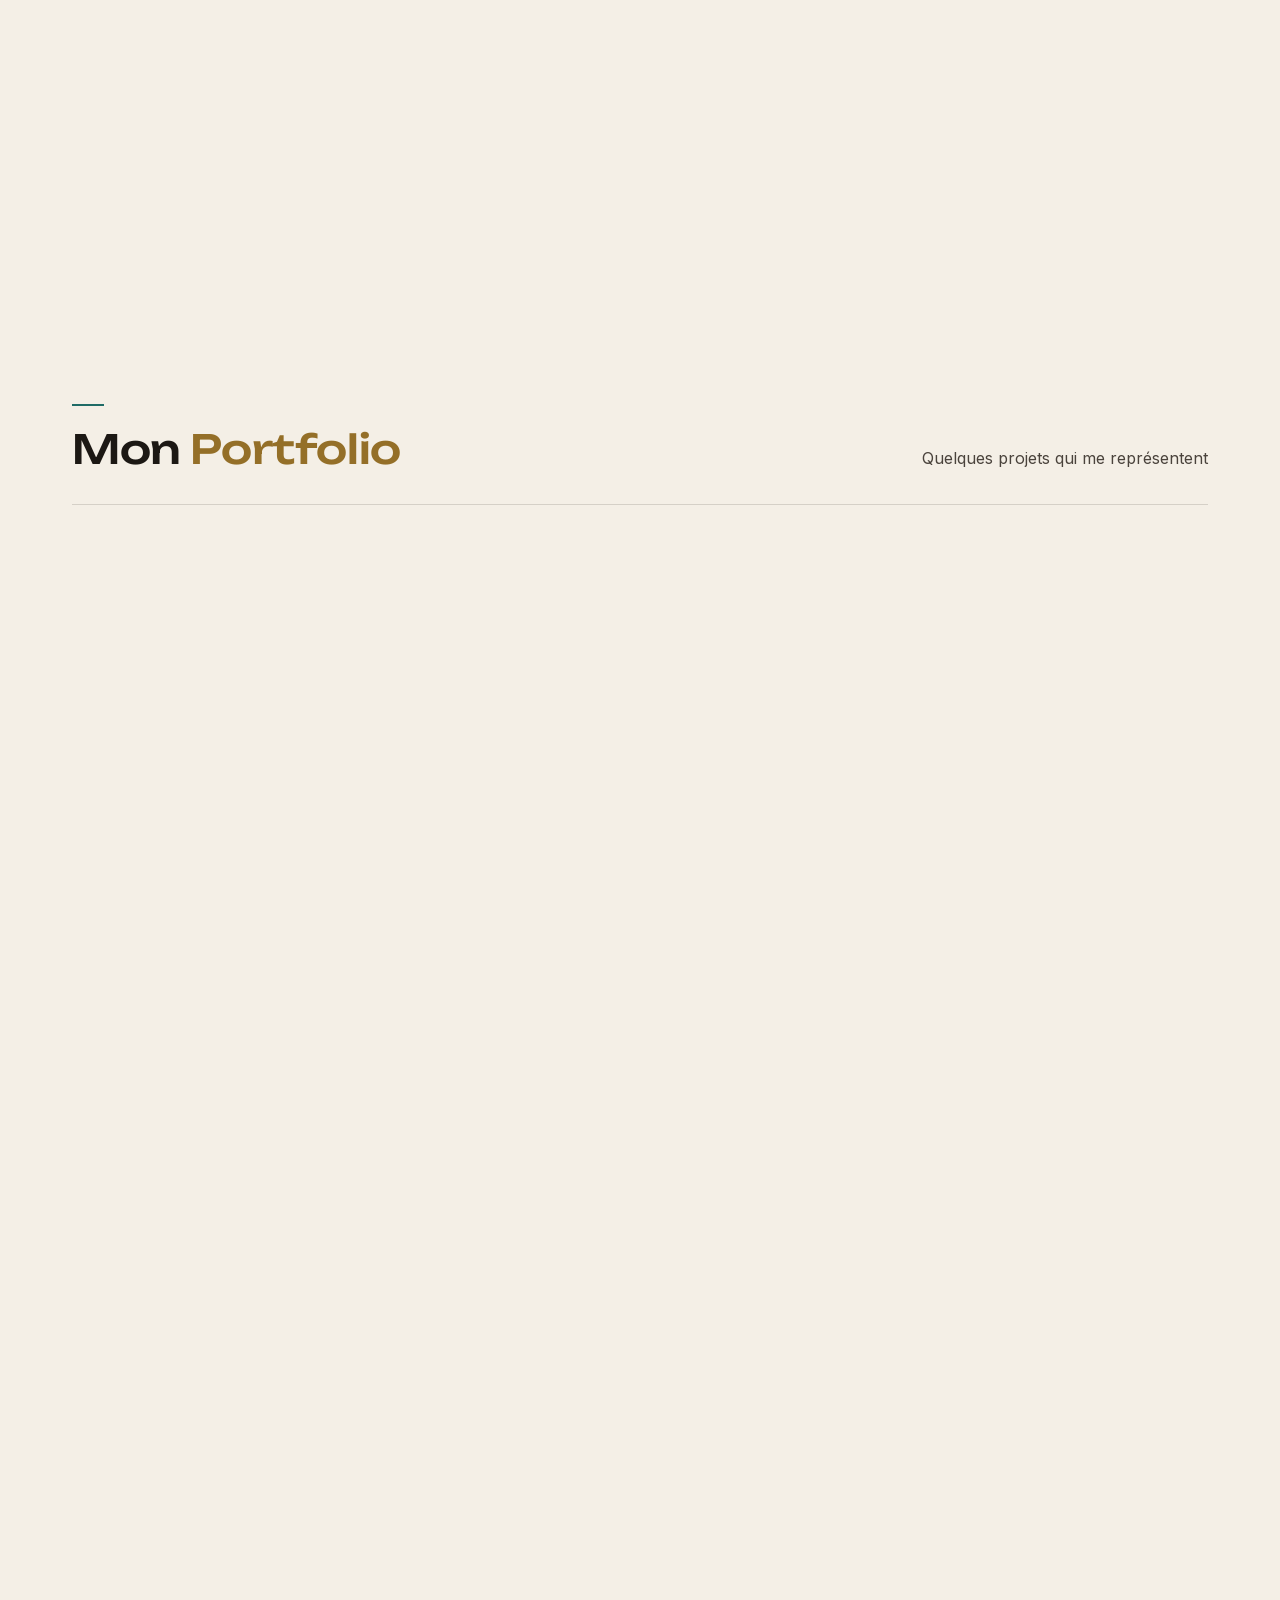
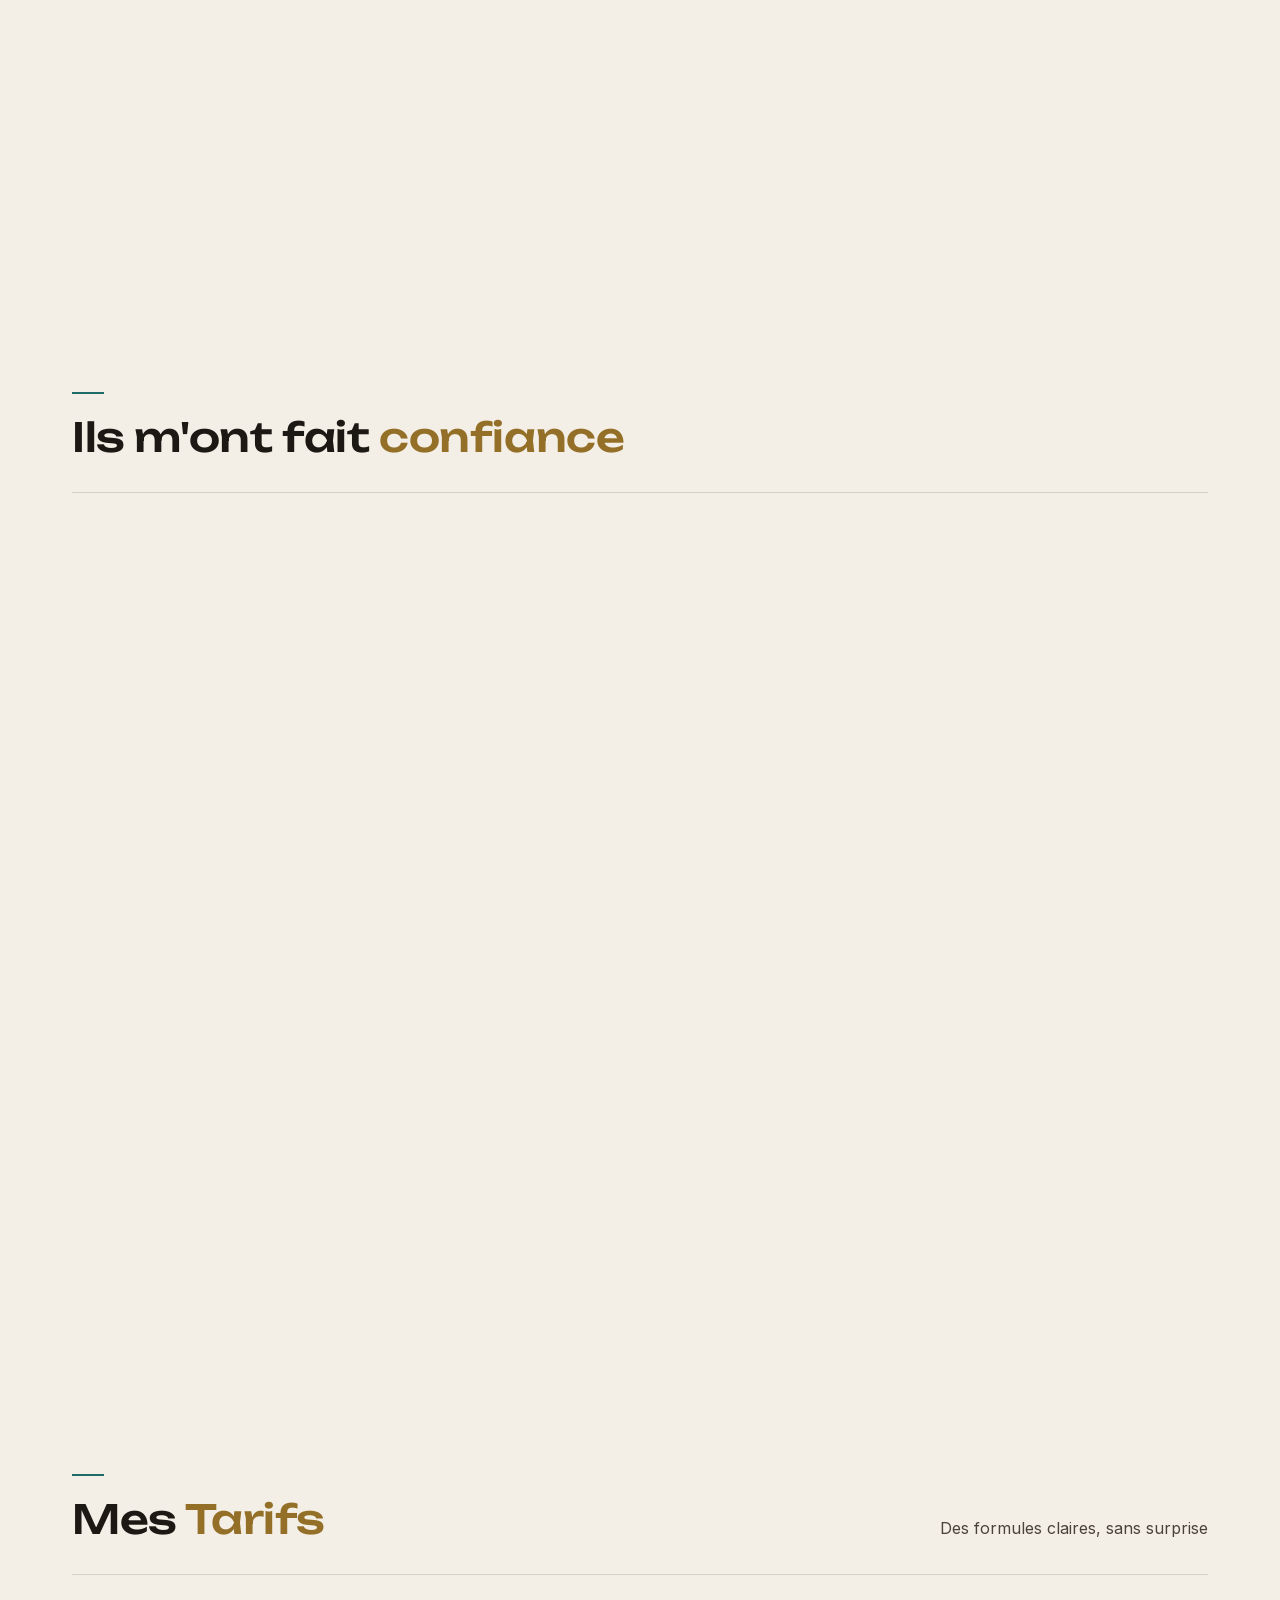
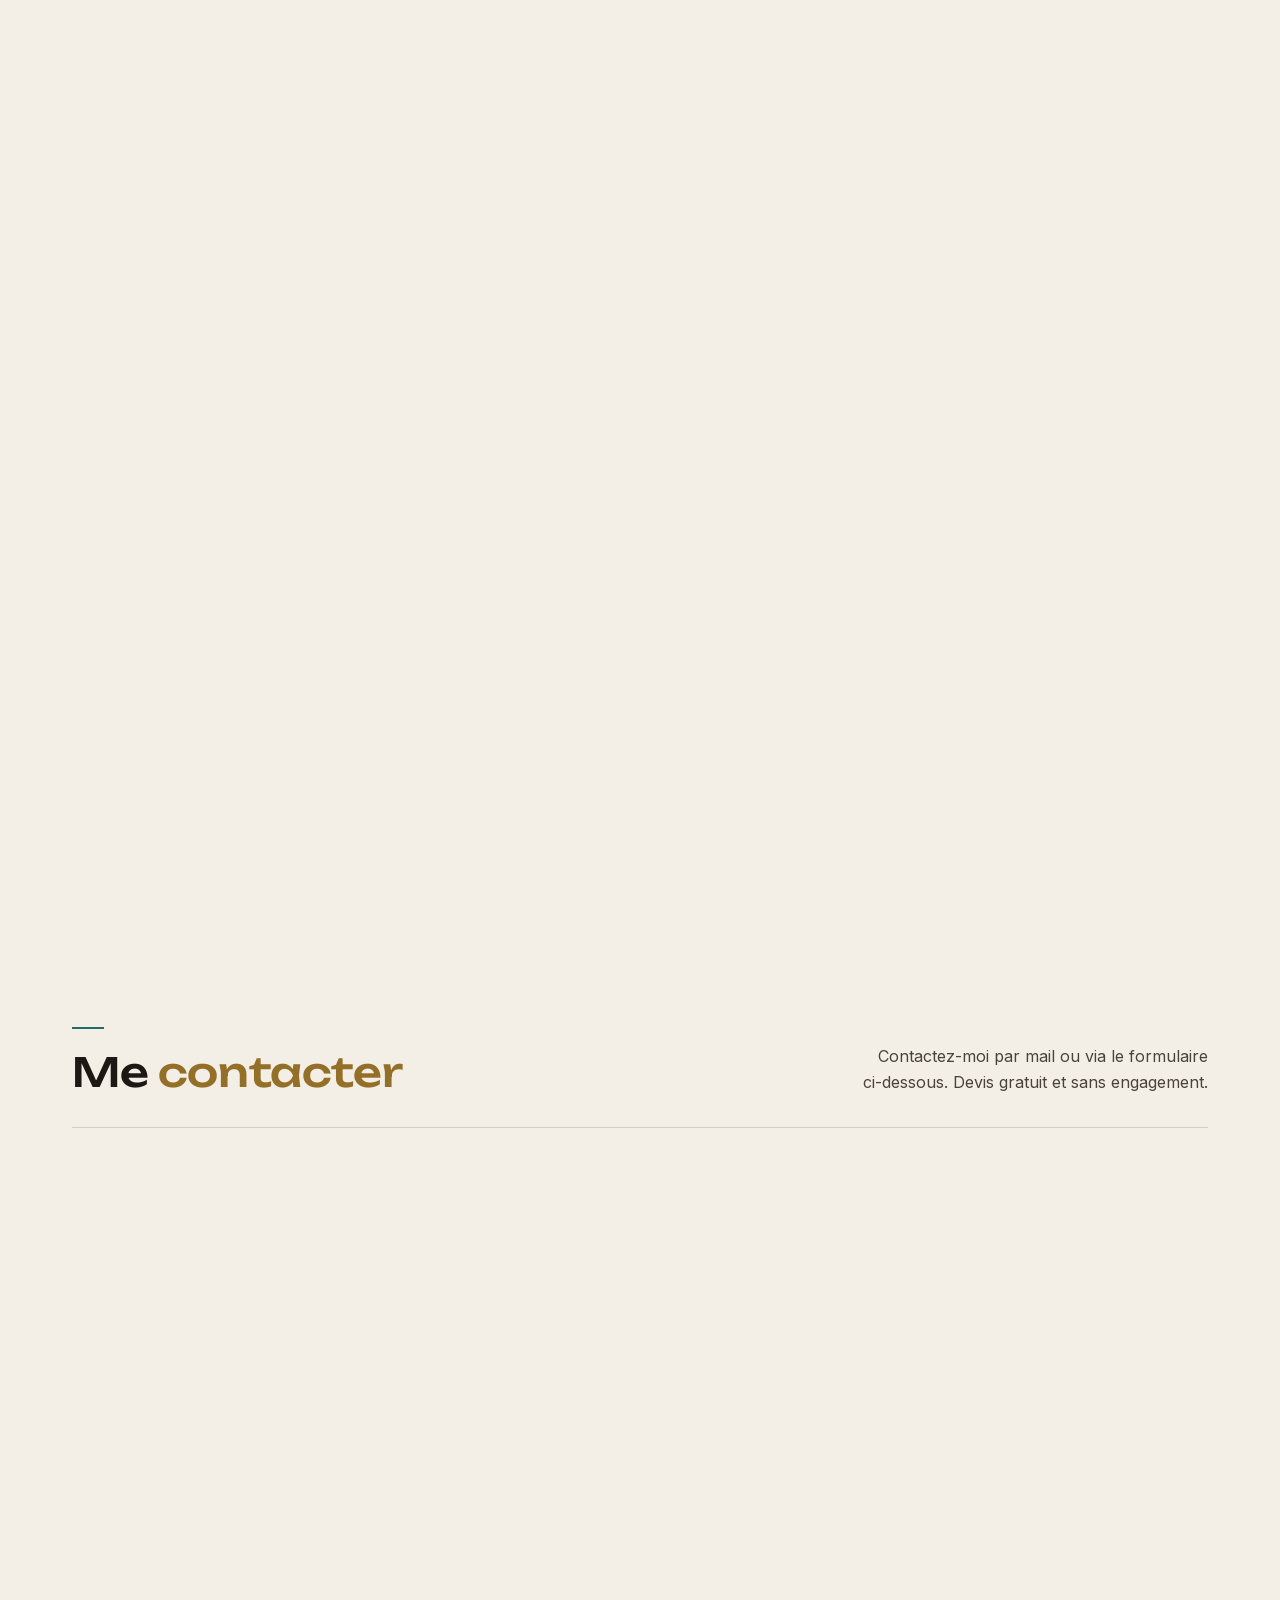
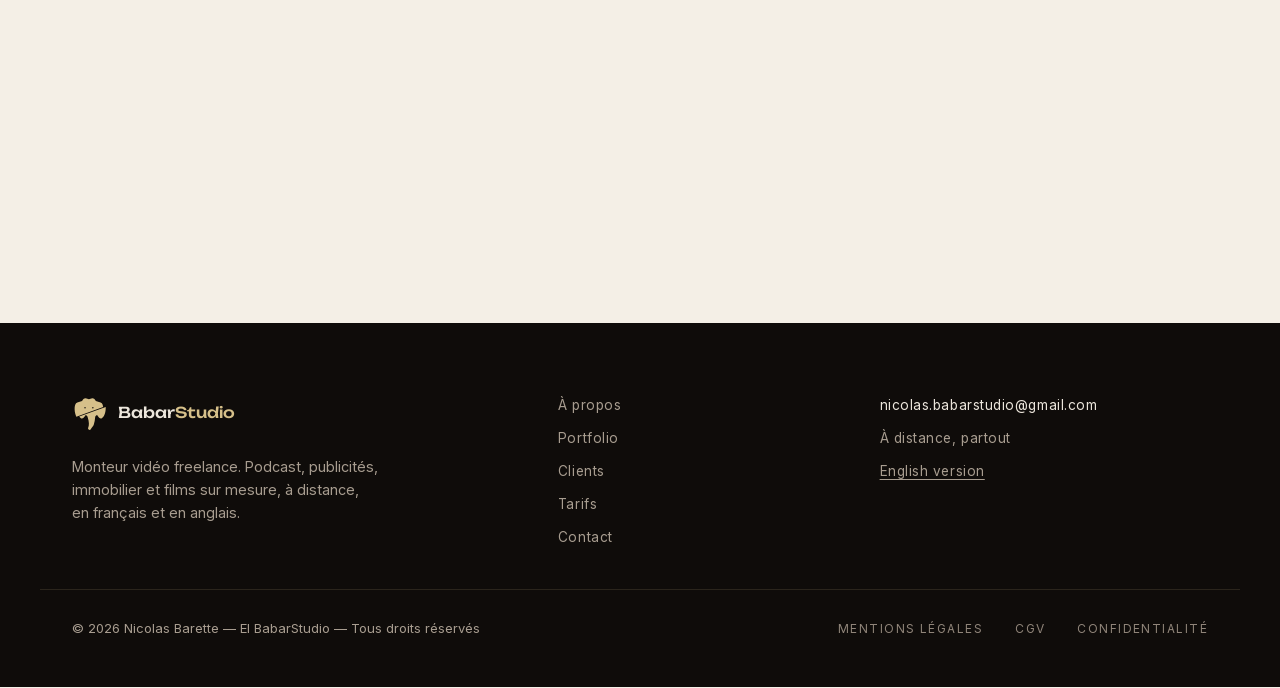
==== commit 0b38167f: "Add brand alternate names to structured data Declares "Babar Studio" and "Babarstudio" as alternate " ====
--- a/index.html
+++ b/index.html
@@ -46,6 +46,7 @@
       "@type": "ProfessionalService",
       "@id": "https://babarstudio.fr/#business",
       "name": "BabarStudio",
+      "alternateName": ["Babar Studio", "Babarstudio", "babarstudio.fr"],
       "description": "Montage vidéo, motion design, étalonnage et tournage : vidéo UGC, contenus YouTube et films d'entreprise.",
       "url": "https://babarstudio.fr/",
       "logo": "https://babarstudio.fr/Logo.png",
@@ -61,6 +62,7 @@
       "@type": "WebSite",
       "@id": "https://babarstudio.fr/#website",
       "name": "BabarStudio",
+      "alternateName": ["Babar Studio", "Babarstudio"],
       "url": "https://babarstudio.fr/",
       "inLanguage": ["fr", "en"],
       "publisher": { "@id": "https://babarstudio.fr/#business" }
